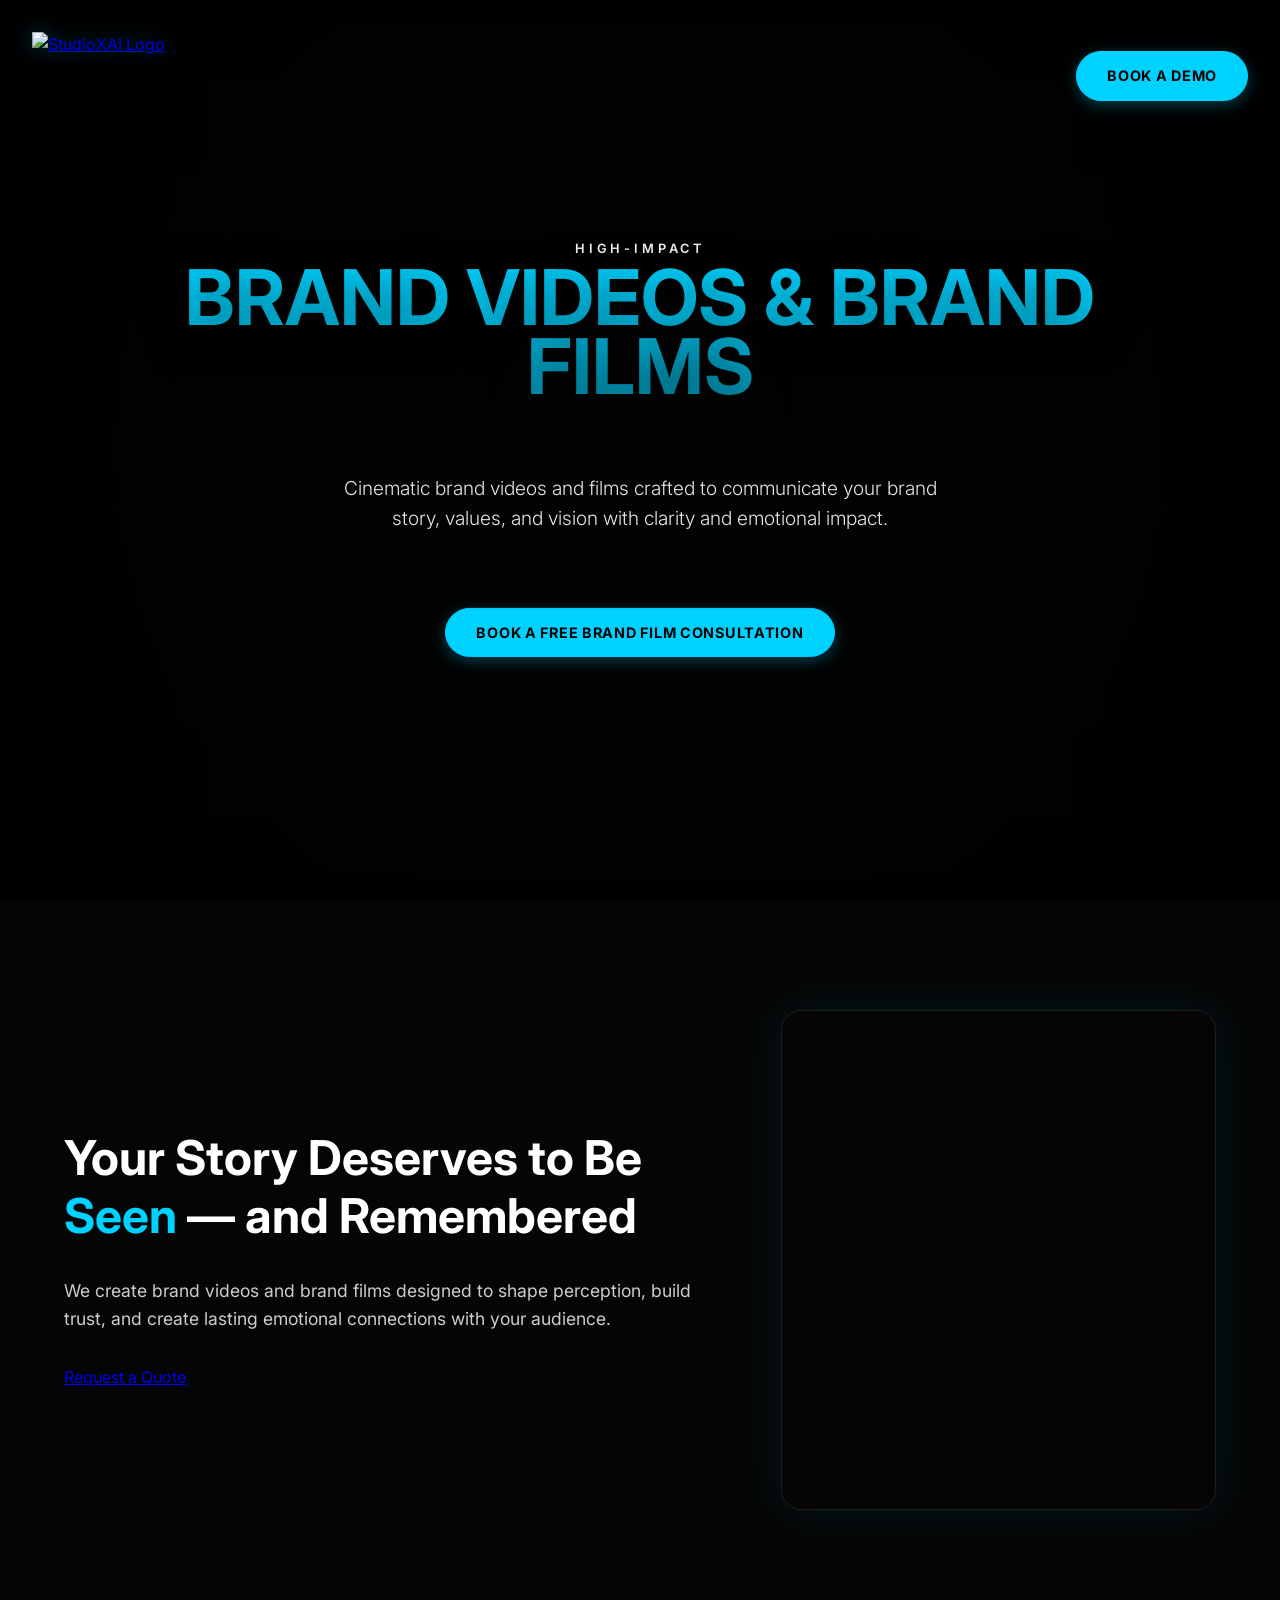
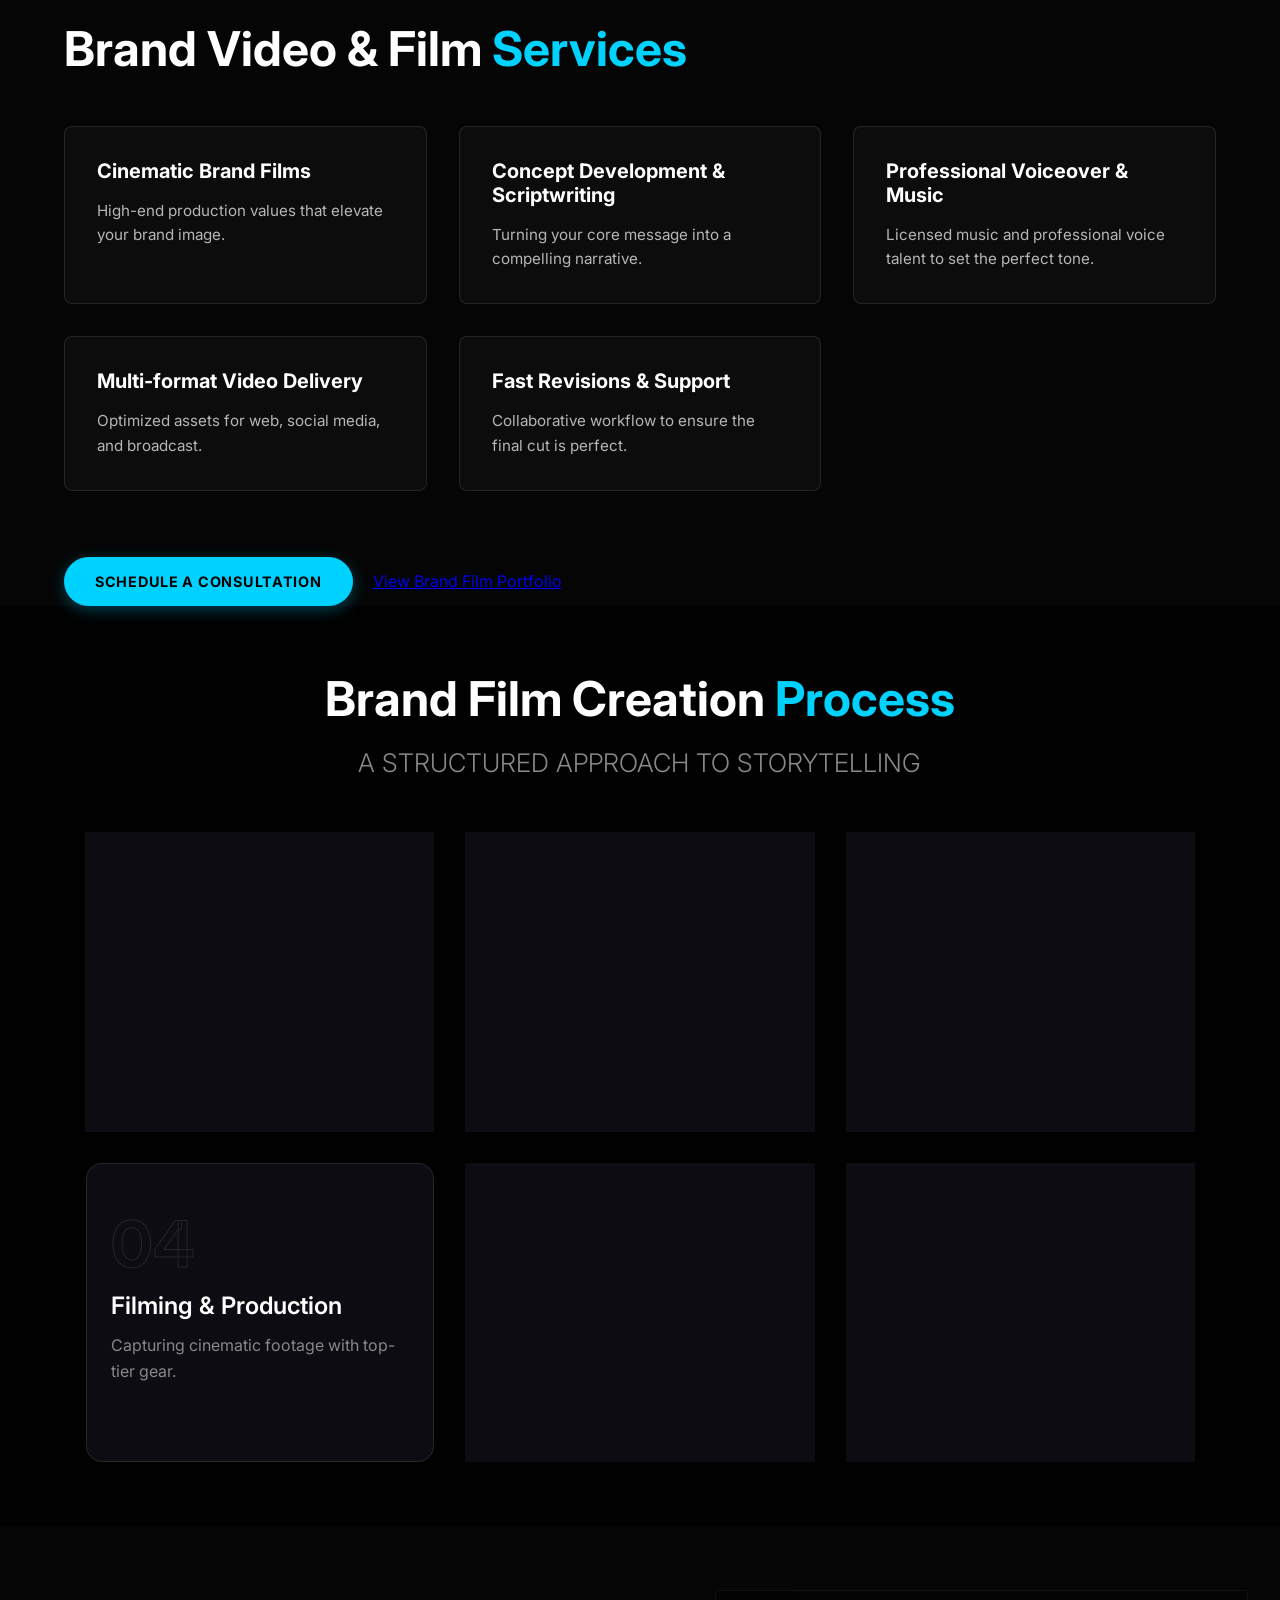
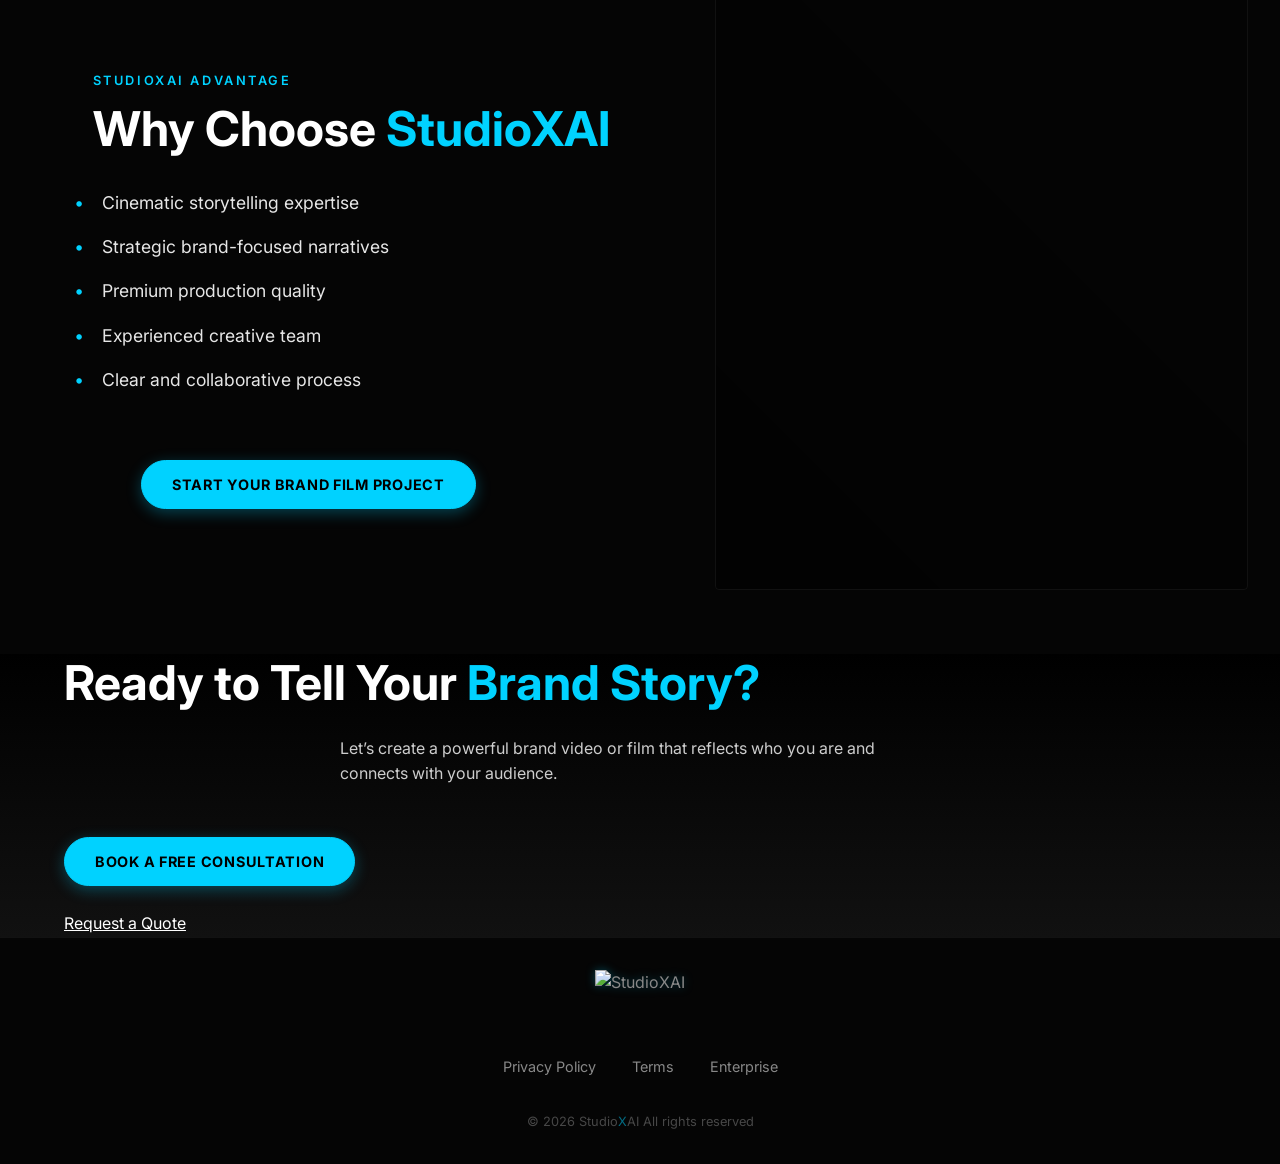
==== brand-videos.html @ f3bb55a2 "chnages" ====
<!DOCTYPE html>
<html lang="en">
<head>
    <meta charset="UTF-8">
    <meta name="viewport" content="width=device-width, initial-scale=1.0">
    <title>Brand Videos & Films | Studio X AI</title>
    <link rel="icon" type="image/png" sizes="32x32" href="https://pub-d8add5c3ed1e4923aa87c457caea356d.r2.dev/Studio%20X%20AI_Logo.png">
    
    <!-- Fonts -->
    <link rel="preconnect" href="https://fonts.googleapis.com">
    <link rel="preconnect" href="https://fonts.gstatic.com" crossorigin>
    <link href="https://fonts.googleapis.com/css2?family=Inter:wght@300;400;500;600;700;800&family=Playfair+Display:ital,wght@0,400;0,700;1,400&display=swap" rel="stylesheet">
    
    <!-- CSS -->
    <link rel="stylesheet" href="assets/css/avatar-landing.css">
    <link rel="stylesheet" href="assets/css/video-production.css">
    <style>
        /* Specific Overrides for Brand Videos Page if needed */
        .hero-title-large {
            font-size: 3.5rem; /* Slightly adjust for longer title */
        }
        @media (max-width: 768px) {
            .hero-title-large {
                font-size: 2.5rem;
            }
        }
        
        /* Service List Styling */
        .services-list-grid {
            display: grid;
            grid-template-columns: repeat(auto-fit, minmax(280px, 1fr));
            gap: 2rem;
            margin-top: 3rem;
        }
        .service-card-item {
            background: rgba(255, 255, 255, 0.03);
            border: 1px solid rgba(255, 255, 255, 0.1);
            padding: 2rem;
            border-radius: 8px;
            transition: all 0.3s ease;
        }
        .service-card-item:hover {
            background: rgba(255, 255, 255, 0.08);
            border-color: var(--color-accent);
            transform: translateY(-5px);
        }
        .service-card-item h3 {
            font-size: 1.25rem;
            margin-bottom: 1rem;
            color: #fff;
        }
        .service-card-item p {
            color: rgba(255, 255, 255, 0.7);
            font-size: 0.95rem;
        }

        /* Why Choose List Styling */
        .feature-simple-list {
            list-style: none;
            padding: 0;
            margin: 2rem 0;
        }
        .feature-simple-list li {
            display: flex;
            align-items: center;
            margin-bottom: 1rem;
            font-size: 1.1rem;
            color: rgba(255, 255, 255, 0.9);
        }
        .feature-simple-list li::before {
            content: "•";
            color: var(--color-accent);
            font-weight: bold;
            display: inline-block;
            width: 1.5em;
            margin-left: -1em;
        }
    </style>
</head>
<body>

    <!-- Navigation -->
    <nav class="main-nav">
        <a href="index.html" class="logo-link">
            <img src="https://pub-d8add5c3ed1e4923aa87c457caea356d.r2.dev/Studio%20X%20AI_Logo.png" alt="StudioXAI Logo" class="logo-img" style="height: 70px;">
        </a>
        <a href="#" onclick="openModal(); return false;" class="btn-primary">Book a Demo</a>
    </nav>
    
    <!-- Navbar Scroll Script -->
    <script>
        window.addEventListener('scroll', () => {
            const nav = document.querySelector('.main-nav');
            if (window.scrollY > 50) {
                nav.classList.add('scrolled');
            } else {
                nav.classList.remove('scrolled');
            }
        });
    </script>

    <!-- SECTION 1: HERO -->
    <section class="section-fullscreen">
        <!-- Background Video -->
        <video autoplay muted loop playsinline class="video-bg" style="object-fit: cover;">
            <!-- Reusing a high quality video from previous page, 'brand.mp4' seems fitting -->
            <source src="https://pub-d8add5c3ed1e4923aa87c457caea356d.r2.dev/brand.mp4" type="video/mp4">
        </video> 
        
        <!-- Content -->
        <div class="hero-content-wrapper centered-hero">
            <h1 class="hero-title-large">
                <span class="hero-line-1 fade-in">High-Impact</span>
                <span class="hero-line-2 fade-in delay-200" style="color: var(--color-accent);">Brand Videos & Brand Films</span>
            </h1>
            
            <p class="hero-subtitle fade-in delay-400">
                Cinematic brand videos and films crafted to communicate your brand story, values, and vision with clarity and emotional impact.
            </p>

            <div class="hero-actions fade-in delay-500">
                 <a href="#" onclick="openModal(); return false;" class="btn-primary">Book a Free Brand Film Consultation</a>
            </div>
        </div>
    </section>

    <!-- SECTION 2: INTRODUCTION / STORY -->
    <section class="philosophy-section">
        <div class="container">
             <div class="realism-grid">
                <!-- Left: Content -->
                <div class="fade-in">
                    <h2 class="text-headline" style="margin-bottom: 2rem;">Your Story Deserves to Be <span style="color: var(--color-accent);">Seen</span> — and Remembered</h2>
                    
                    <p class="philosophy-desc">
                        We create brand videos and brand films designed to shape perception, build trust, and create lasting emotional connections with your audience.
                    </p>
                    
                    <div style="margin-top: 2rem;">
                         <a href="#" onclick="openModal(); return false;" class="btn-secondary">Request a Quote</a>
                    </div>
                </div>
                
                <!-- Right: Video -->
                <div class="fade-in delay-200" style="display: flex; justify-content: center;">
                     <div class="philosophy-video-wrapper">
                        <video autoplay muted loop playsinline class="philosophy-video">
                            <source src="https://pub-d8add5c3ed1e4923aa87c457caea356d.r2.dev/we%20are%20video3.mp4" type="video/mp4">
                        </video>
                     </div>
                </div>
            </div>
        </div>
    </section>

    <!-- SECTION 3: SERVICES -->
    <section id="services" class="section-padding" style="background-color: #050505;">
        <div class="container">
            <div class="text-center fade-in">
                <h2 class="text-headline">Brand Video & Film <span style="color: var(--color-accent);">Services</span></h2>
            </div>
            
            <div class="services-list-grid">
                <div class="service-card-item fade-in delay-100">
                    <h3>Cinematic Brand Films</h3>
                    <p>High-end production values that elevate your brand image.</p>
                </div>
                <div class="service-card-item fade-in delay-200">
                    <h3>Concept Development & Scriptwriting</h3>
                    <p>Turning your core message into a compelling narrative.</p>
                </div>
                <div class="service-card-item fade-in delay-300">
                    <h3>Professional Voiceover & Music</h3>
                    <p>Licensed music and professional voice talent to set the perfect tone.</p>
                </div>
                 <div class="service-card-item fade-in delay-400">
                    <h3>Multi-format Video Delivery</h3>
                    <p>Optimized assets for web, social media, and broadcast.</p>
                </div>
                 <div class="service-card-item fade-in delay-500">
                    <h3>Fast Revisions & Support</h3>
                    <p>Collaborative workflow to ensure the final cut is perfect.</p>
                </div>
            </div>

            <div class="text-center fade-in delay-500" style="margin-top: 3rem;">
                <!-- Adding both options as buttons -->
                <a href="#" onclick="openModal(); return false;" class="btn-primary" style="margin-right: 1rem;">Schedule a Consultation</a>
                <a href="video-portfolio.html" class="btn-secondary">View Brand Film Portfolio</a>
            </div>
        </div>
    </section>

    <!-- SECTION 4: PROCESS -->
    <section class="steps-section">
        <div class="container">
            <h2 class="text-headline">Brand Film Creation <span style="color: var(--color-accent);">Process</span></h2>
            <p class="text-subhead" style="margin-top: 1rem;">A structured approach to storytelling</p>
            
            <div class="steps-grid">
                <div class="step-card fade-in delay-100">
                    <span class="step-number">01</span>
                    <h3 class="step-title">Brand Discovery & Strategy</h3>
                    <p style="color: var(--color-text-muted);">Uncovering your unique value proposition and goals.</p>
                </div>
                <div class="step-card fade-in delay-200">
                    <span class="step-number">02</span>
                    <h3 class="step-title">Concept & Story Development</h3>
                    <p style="color: var(--color-text-muted);">Crafting the narrative arc and visual style.</p>
                </div>
                <div class="step-card fade-in delay-300">
                    <span class="step-number">03</span>
                    <h3 class="step-title">Pre-Production Planning</h3>
                    <p style="color: var(--color-text-muted);">Logistics, locations, and casting.</p>
                </div>
                <div class="step-card fade-in delay-400">
                    <span class="step-number">04</span>
                    <h3 class="step-title">Filming & Production</h3>
                    <p style="color: var(--color-text-muted);">Capturing cinematic footage with top-tier gear.</p>
                </div>
                 <div class="step-card fade-in delay-500">
                    <span class="step-number">05</span>
                    <h3 class="step-title">Post-Production & Finishing</h3>
                    <p style="color: var(--color-text-muted);">Editing, grading, sound design, and effects.</p>
                </div>
                 <div class="step-card fade-in delay-600">
                    <span class="step-number">06</span>
                    <h3 class="step-title">Review & Final Delivery</h3>
                    <p style="color: var(--color-text-muted);">Polishing until it's ready for the world.</p>
                </div>
            </div>
        </div>
    </section>

    <!-- SECTION 5: WHY CHOOSE (Feature Split) -->
    <section class="cinematic-split-section">
        <div class="split-container">
            <!-- Content Side -->
            <div class="split-content" style="padding-left: 5%; padding-right: 2%;">
                <div class="split-header fade-in">
                    <span class="eyebrow">StudioXAI Advantage</span>
                    <h2 class="text-headline">Why Choose <span class="text-accent">StudioXAI</span></h2>
                </div>

                <ul class="feature-simple-list fade-in delay-100">
                    <li>Cinematic storytelling expertise</li>
                    <li>Strategic brand-focused narratives</li>
                    <li>Premium production quality</li>
                    <li>Experienced creative team</li>
                    <li>Clear and collaborative process</li>
                </ul>

                <div class="split-cta fade-in delay-500">
                    <a href="#" onclick="openModal(); return false;" class="btn-primary">Start Your Brand Film Project</a>
                </div>
            </div>

             <!-- Video Side -->
             <div class="split-visual fade-in delay-200">
                <div class="video-container-tall">
                     <video autoplay muted loop playsinline class="cinematic-video">
                        <source src="https://pub-d8add5c3ed1e4923aa87c457caea356d.r2.dev/newyt.mp4" type="video/mp4">
                    </video>
                    <div class="visual-overlay"></div>
                </div>
            </div>
        </div>
    </section>

    <!-- FINAL CTA SECTION -->
    <section class="section-padding text-center" style="background: linear-gradient(to bottom, #000, #111);">
        <div class="container">
            <h2 class="text-headline fade-in">Ready to Tell Your <span style="color: var(--color-accent);">Brand Story?</span></h2>
            <p class="fade-in delay-200" style="max-width: 600px; margin: 1.5rem auto; color: rgba(255,255,255,0.8);">
                Let’s create a powerful brand video or film that reflects who you are and connects with your audience.
            </p>
            <div class="fade-in delay-400" style="margin-top: 2rem;">
                 <a href="#" onclick="openModal(); return false;" class="btn-primary">Book a Free Consultation</a>
                 <br><br>
                 <a href="#" onclick="openModal(); return false;" class="btn-link" style="color: #fff; text-decoration: underline;">Request a Quote</a>
            </div>
        </div>
    </section>

    <!-- FOOTER -->
    <footer class="site-footer">
        <img src="https://pub-d8add5c3ed1e4923aa87c457caea356d.r2.dev/Studio%20X%20AI_Logo.png" alt="StudioXAI" class="footer-logo-img-small" style="height: 60px;">
        <div class="footer-links">
            <a href="privacy-policy.html">Privacy Policy</a>
            <a href="#">Terms</a>
            <a href="#">Enterprise</a>
        </div>
        <p style="font-size: 0.8rem; margin-top: 2rem; opacity: 0.5;">&copy; 2026 Studio<span style="color: var(--color-accent);">X</span>AI All rights reserved</p>
    </footer>

    <!-- MODAL POPUP (Reusing existing structure) -->
    <div id="projectModal" class="modal-overlay">
        <div class="modal-content">
            <button class="close-modal" onclick="closeModal()">&times;</button>
            
            <div class="modal-header">
                <h2>Start Your Brand Film Project</h2>
                <p>Tell us about your brand vision. We'll respond within 24 hours.</p>
            </div>
            
            <form class="modal-form" action="contact.php" method="POST">
                <div class="form-group">
                    <label>Full Name</label>
                    <input type="text" name="name" placeholder="Your Name" required>
                </div>
                
                <div class="form-group">
                    <label>Work Email</label>
                    <input type="email" name="email" placeholder="name@company.com" required>
                </div>
                
                <div class="form-group">
                    <label>Project Type</label>
                    <select name="project_type">
                        <option value="brand_film">Brand Film</option>
                        <option value="concept_dev">Concept Development</option>
                        <option value="commercial">Commercial</option>
                        <option value="other">Other</option>
                    </select>
                </div>
                
                <div class="form-group">
                    <label>Project Details</label>
                    <textarea name="message" placeholder="Briefly describe your goals and requirements..." required></textarea>
                </div>
                
                <button type="submit" class="modal-submit">Send Request</button>
            </form>
        </div>
    </div>

    <!-- SCRIPTS -->
    <script src="assets/js/modal.js"></script>
    <script>
        // Simple Intersection Observer for fade-in animations
        document.addEventListener('DOMContentLoaded', () => {
            const observerOptions = {
                root: null,
                rootMargin: '0px',
                threshold: 0.1
            };

            const observer = new IntersectionObserver((entries, observer) => {
                entries.forEach(entry => {
                    if (entry.isIntersecting) {
                        entry.target.style.opacity = '1';
                        entry.target.style.transform = 'translateY(0)';
                        observer.unobserve(entry.target);
                    }
                });
            }, observerOptions);

            const fadeElements = document.querySelectorAll('.fade-in');
            fadeElements.forEach(el => {
                el.style.opacity = '0';
                el.style.transform = 'translateY(20px)';
                el.style.transition = 'opacity 0.8s ease-out, transform 0.8s ease-out';
                observer.observe(el);
            });
        });
    </script>
</body>
</html>
---- assets/css/avatar-landing.css ----
/* StudioX Avatar Solutions - Cinematic Landing Page */

:root {
    /* Colors */
    --color-bg: #050505;
    --color-text: #FFFFFF;
    --color-text-muted: #888888;
    --color-accent: #00D2FF;
    --color-accent-dim: rgba(0, 210, 255, 0.1);
    --color-overlay: rgba(0, 0, 0, 0.7);

    /* Typography */
    --font-serif: 'Inter', sans-serif;
    --font-sans: 'Inter', sans-serif;

    /* Spacing */
    /* Spacing */
    --spacing-xs: 0.5rem;
    --spacing-sm: 0.75rem;
    --spacing-md: 1.5rem;
    --spacing-lg: 2rem;
    --spacing-xl: 3rem;
    --spacing-xxl: 4rem;
}

*, *::before, *::after {
    box-sizing: border-box;
    margin: 0;
    padding: 0;
}

html {
    scroll-behavior: smooth;
    font-size: 16px;
}

body {
    background-color: var(--color-bg);
    color: var(--color-text);
    font-family: var(--font-sans);
    line-height: 1.6;
    overflow-x: hidden;
    -webkit-font-smoothing: antialiased;
}

/* Typography Utility Classes */
h1, h2, h3, h4, h5, h6 {
    font-family: var(--font-serif);
    font-weight: 700;
    line-height: 1.2;
    margin-bottom: 1rem;
}

.step-title {
    font-size: 1.5rem;
    font-family: var(--font-serif);
    margin-bottom: 0.5rem;
    color: var(--color-text);
}

h2 { font-size: 2.5rem; }
h3 { font-size: 1.5rem; }

.text-display {
    font-size: clamp(3rem, 8vw, 6rem);
    letter-spacing: -0.02em;
}

.hero-headline {
    font-size: clamp(2.5rem, 6vw, 4.5rem);
    line-height: 1.1;
}

.text-headline {
    font-size: clamp(2rem, 4vw, 3rem);
}

.text-subhead {
    font-family: var(--font-sans);
    font-size: clamp(1.2rem, 2vw, 1.8rem);
    font-weight: 300;
    color: var(--color-text-muted);
    text-transform: uppercase;
}

.text-micro {
    font-family: var(--font-sans);
    font-size: 0.875rem;
    text-transform: uppercase;
    letter-spacing: 0.1em;
    color: var(--color-accent);
}

/* Layout Utilities */
.section-fullscreen {
    min-height: 100vh;
    width: 100%;
    position: relative;
    display: flex;
    flex-direction: column;
    justify-content: center;
    align-items: center;
    overflow: hidden;
}

.container {
    width: 90%;
    max-width: 1400px;
    margin: 0 auto;
    position: relative;
    z-index: 2;
}

/* Components */
.btn-primary {
    padding: 12px 30px;
    background: var(--color-accent); /* Theme Color */
    border: 1px solid var(--color-accent);
    color: #000000; /* Black text for contrast on bright cyan */
    text-transform: uppercase;
    font-weight: 700;
    font-size: 0.9rem;
    letter-spacing: 0.05em;
    text-decoration: none;
    transition: all 0.3s ease;
    cursor: pointer;
    border-radius: 50px;
    display: inline-flex;
    align-items: center;
    gap: 10px;
    box-shadow: 0 4px 15px rgba(0, 210, 255, 0.3); /* Cyan glow */
    margin-top: 18px;
}

.btn-primary:hover {
    background: #00d2ff;
    border-color: #00d2ff;
    color: #000;
    transform: translateY(-2px);
    box-shadow: 0 10px 20px rgba(0, 210, 255, 0.3);
}

/* Navigation */
.main-nav {
    position: fixed;
    top: 0;
    left: 0;
    width: 100%;
    padding: 2rem; /* Initial larger padding */
    z-index: 100;
    display: flex;
    justify-content: space-between;
    align-items: center;
    background: transparent;
    transition: all 0.4s ease;
}

.main-nav.scrolled {
    padding: 1rem 2rem; /* Reduced height */
    background: rgba(0, 0, 0, 0.6); /* Reduced darkness (was 0.8) */
    backdrop-filter: blur(10px);
    border-bottom: 1px solid rgba(255, 255, 255, 0.05);
}

/* Animations */
@keyframes btn-pulse {
    0% {
        box-shadow: 0 0 0 0 rgba(0, 210, 255, 0.4);
    }
    70% {
        box-shadow: 0 0 0 10px rgba(0, 210, 255, 0);
    }
    100% {
        box-shadow: 0 0 0 0 rgba(0, 210, 255, 0);
    }
}
@keyframes fadeIn {
    from { opacity: 0; transform: translateY(20px); }
    to { opacity: 1; transform: translateY(0); }
}

.fade-in {
    animation: fadeIn 1s cubic-bezier(0.2, 0.8, 0.2, 1) forwards;
    opacity: 0;
}

.delay-100 { animation-delay: 0.1s; }
.delay-200 { animation-delay: 0.2s; }
.delay-300 { animation-delay: 0.3s; }
.delay-500 { animation-delay: 0.5s; }

/* Video background */
.video-bg {
    position: absolute;
    top: 0;
    left: 0;
    width: 100%;
    height: 100%;
    object-fit: cover;
    object-position: center 25%;
    z-index: 0;
    opacity: 0.6;
}

.overlay {
    position: absolute;
    top: 0;
    left: 0;
    width: 100%;
    height: 100%;
    background: radial-gradient(circle at center, rgba(5,5,5,0.2) 0%, var(--color-bg) 90%);
    z-index: 1;
}

/* Helper */
.hidden { display: none; }

/* SECTION 2: REALISM MOMENT */
.split-screen {
    display: flex;
    width: 100%;
    height: 100vh;
    position: relative;
    overflow: hidden;
}

.split-panel {
    flex: 1;
    position: relative;
    height: 100%;
    transition: flex 0.8s cubic-bezier(0.2, 0.8, 0.2, 1);
    overflow: hidden;
}

.split-panel img,
.split-panel video {
    width: 100%;
    height: 100%;
    object-fit: cover;
    object-position: center 25%; /* Fix for cut-off heads in videos */
    transition: transform 0.8s ease;
}

.split-panel:hover {
    flex: 1.5;
}

.split-panel:hover img,
.split-panel:hover video {
    transform: scale(1.05);
}

.split-label {
    position: absolute;
    bottom: 2rem;
    left: 2rem;
    font-family: var(--font-serif);
    font-size: 2rem;
    color: var(--color-text);
    opacity: 0;
    transform: translateY(20px);
    transition: all 0.5s ease;
    z-index: 2;
    text-shadow: 0 2px 10px rgba(0,0,0,0.5);
}

.split-panel:hover .split-label {
    opacity: 1;
    transform: translateY(0);
}

.realism-overlay {
    position: absolute;
    top: 50%;
    left: 50%;
    transform: translate(-50%, -50%);
    z-index: 10;
    text-align: center;
    pointer-events: none; /* Let clicks pass through to panels */
    width: 100%;
}

.realism-text {
    font-size: clamp(1.5rem, 3vw, 2.5rem);
    font-family: var(--font-serif);
    font-style: italic;
    mix-blend-mode: difference; /* Ensures visibility on light/dark */
    opacity: 0.8;
}

/* SECTION 3: WHAT STUDIOX IS */
.intro-section {
    padding: var(--spacing-xxl) var(--spacing-md);
    background: var(--color-bg);
    position: relative;
    overflow: hidden;
    display: flex;
    justify-content: center;
    align-items: center;
    min-height: 80vh;
}

.intro-text {
    font-family: var(--font-serif);
    font-size: clamp(2rem, 5vw, 4.5rem);
    line-height: 1.2;
    text-align: center;
    max-width: 1200px;
    z-index: 2;
    position: relative;
}

.intro-text span {
    color: var(--color-accent);
    font-style: italic;
}

.abstract-bg {
    position: absolute;
    top: 0;
    left: 0;
    width: 100%;
    height: 100%;
    z-index: 0;
    opacity: 0.3;
    pointer-events: none;
    /* Create a subtle animated gradient background */
    background: radial-gradient(circle at 50% 50%, rgba(0, 210, 255, 0.15) 0%, transparent 50%);
    animation: pulse-glow 5s infinite alternate;
}

@keyframes pulse-glow {
    0% { transform: scale(1); opacity: 0.2; }
    100% { transform: scale(1.2); opacity: 0.4; }
}

/* SECTION 5: GLOBAL SCALE */
.scale-section {
    padding: var(--spacing-xxl) var(--spacing-md);
    position: relative;
    text-align: center;
    overflow: hidden;
}

.map-bg {
    position: absolute;
    top: 50%;
    left: 50%;
    transform: translate(-50%, -50%);
    width: 100%;
    height: 100%;
    object-fit: cover;
    opacity: 0.2;
    z-index: 0;
}

.scale-content {
    position: relative;
    z-index: 2;
}

.text-gradient {
    background: linear-gradient(135deg, #FFFFFF 0%, var(--color-accent) 100%);
    background-clip: text;
    -webkit-background-clip: text;
    -webkit-text-fill-color: transparent;
    display: inline-block;
}

/* SECTION 6: USE CASE SCENES (REDESIGN: SPLIT CARD) */
.use-case-wrapper {
    position: relative;
    background: #000;
}

.use-case-panel {
    height: 100vh;
    width: 100%;
    position: sticky;
    top: 0;
    display: flex;
    align-items: center;
    justify-content: center;
    overflow: hidden;
    background: #050505;
    border-top: 1px solid rgba(255,255,255,0.05);
}

/* Blurred Background Ambient Effect */
.use-case-bg-blur {
    position: absolute;
    top: 0;
    left: 0;
    width: 100%;
    height: 100%;
    z-index: 0;
    opacity: 0.3;
    filter: blur(80px);
    transform: scale(1.2);
}

.use-case-bg-blur video {
    width: 100%;
    height: 100%;
    object-fit: cover;
}

/* Main Grid Container */
.use-case-grid {
    display: grid;
    grid-template-columns: 1fr 1fr;
    gap: var(--spacing-xl);
    width: 90%;
    max-width: 1400px;
    height: 80vh; /* Contain within viewport */
    position: relative;
    z-index: 2;
}

/* Text Side */
.use-case-text-col {
    padding: var(--spacing-lg);
    text-align: left;
    display: flex;
    flex-direction: column;
    justify-content: center;
    height: 100%;
}

.use-case-label {
    text-transform: uppercase;
    font-size: 0.9rem;
    letter-spacing: 0.2em;
    margin-bottom: 1.5rem;
    display: block;
    color: var(--color-accent);
}

.use-case-text-col h2 {
    font-size: clamp(2.5rem, 5vw, 3rem);
    margin-bottom: 1.5rem;
}

.use-case-text-col p {
    font-size: 1.25rem;
    color: var(--color-text-muted);
    max-width: 500px;
}

/* Video Card Side */
.use-case-card-col {
    height: 100%;
    display: flex;
    justify-content: center;
    align-items: center;
}

.use-case-video-card {
    width: auto;
    max-width: 650px;
    max-height: 80vh;
    background: #000;
    border-radius: 20px;
    overflow: hidden;
    position: relative;
    box-shadow: 0 20px 80px rgba(0,0,0,0.8);
    border: 1px solid rgba(255, 255, 255, 0.1);
    display: flex;
    justify-content: center;
    align-items: center;
}

.use-case-video-card video {
    width: auto;
    height: auto;
    max-width: 100%;
    max-height: 100%;
    object-fit: contain;
}

/* Mobile Responsive */
@media (max-width: 968px) {
    .use-case-panel {
        height: auto;
        min-height: 100vh;
        position: relative;
        overflow: visible;
        padding-bottom: 2rem;
    }

    .use-case-grid {
        grid-template-columns: 1fr;
        height: auto;
        padding-top: 100px;
        padding-bottom: 50px;
        gap: var(--spacing-md);
        text-align: center;
    }

    .use-case-text-col {
        padding: 0;
        text-align: center;
    }

    .use-case-text-col p {
        margin: 0 auto;
    }

    .use-case-card-col {
        height: 40vh;
    }
}

/* SECTION: HOW IT WORKS (STEPS) */
.steps-section {
    padding: var(--spacing-xxl) var(--spacing-md);
    background: var(--color-bg);
    text-align: center;
}

.steps-grid {
    display: grid;
    grid-template-columns: repeat(auto-fit, minmax(300px, 1fr));
    gap: var(--spacing-lg);
    margin-top: var(--spacing-xl);
    max-width: 1200px;
    margin-left: auto;
    margin-right: auto;
}

.step-card {
    background: rgba(255,255,255,0.03);
    padding: var(--spacing-md);
    border: 1px solid rgba(255,255,255,0.05);
    border-radius: 8px;
    text-align: center;
    transition: transform 0.3s ease;
}

.step-card:hover {
    transform: translateY(-5px);
    border-color: var(--color-accent);
}

.step-number {
    font-family: var(--font-serif);
    font-size: 3rem;
    color: var(--color-accent);
    opacity: 0.5;
    margin-bottom: 1rem;
    display: block;
}

.step-title {
    font-size: 1.5rem;
    margin-bottom: 0.5rem;
    color: var(--color-text);
}


/* SECTION 7: SPEED & SCALE */
.speed-section {
    padding: var(--spacing-xl) var(--spacing-md);
    background: var(--color-bg);
    text-align: center;
}

.icon-grid {
    display: flex;
    justify-content: center;
    gap: var(--spacing-lg);
    margin-top: var(--spacing-lg);
}

.speed-item {
    text-align: center;
}

.speed-icon {
    font-size: 3rem;
    color: var(--color-accent);
    margin-bottom: 1rem;
    display: block;
}

/* SECTION 8: RESULTS */
.results-section {
    padding: var(--spacing-xxl) var(--spacing-md);
    background: url('https://pub-d8add5c3ed1e4923aa87c457caea356d.r2.dev/results_bg_tech.png') no-repeat center center/cover;
    position: relative;
    overflow: hidden;
}

.results-section::before {
    content: '';
    position: absolute;
    top: 0; left: 0; 
    width: 100%; height: 100%;
    background: rgba(0,0,0,0.4); /* Lighter overlay to show new bg details */
    z-index: 1;
}

.results-section .container {
    position: relative;
    z-index: 2;
}

.results-grid {
    display: flex;
    justify-content: center;
    align-items: stretch;
    flex-wrap: wrap;
    gap: 2rem;
    width: 100%;
}

.result-item {
    text-align: center;
    flex: 1 1 250px;
    max-width: 350px;
    background: rgba(20, 20, 30, 0.4); /* Darker, more integrated */
    border: 1px solid rgba(255, 255, 255, 0.05);
    border-radius: 20px;
    padding: 3rem 1.5rem;
    backdrop-filter: blur(20px);
    transition: all 0.4s cubic-bezier(0.2, 0.8, 0.2, 1);
    box-shadow: 0 4px 30px rgba(0, 0, 0, 0.1);
    position: relative;
    overflow: hidden;
}

.result-item::before {
    content: '';
    position: absolute;
    top: 0; left: 0; width: 100%; height: 100%;
    background: linear-gradient(135deg, rgba(255,255,255,0.1) 0%, transparent 100%);
    opacity: 0;
    transition: opacity 0.4s ease;
}

.result-item:hover {
    transform: translateY(-10px);
    border-color: rgba(0, 210, 255, 0.5);
    background: rgba(20, 20, 30, 0.6);
    box-shadow: 0 20px 50px rgba(0, 210, 255, 0.15);
}

.result-item:hover::before {
    opacity: 1;
}

.result-number {
    font-size: clamp(3rem, 6vw, 4.5rem);
    font-family: var(--font-serif);
    color: var(--color-accent);
    line-height: 1;
    display: block;
    margin-bottom: 1rem;
    text-shadow: 0 0 30px rgba(0, 210, 255, 0.4);
    background: linear-gradient(to bottom, #fff, var(--color-accent));
    -webkit-background-clip: text;
    background-clip: text;
    -webkit-text-fill-color: transparent;
}

.result-label {
    font-size: 1.2rem;
    color: var(--color-text-muted);
    margin-top: 0.5rem;
    font-weight: 300;
    letter-spacing: 0.05em;
}

/* Testimonials Grid */
.testimonials-grid {
    display: grid;
    grid-template-columns: repeat(auto-fit, minmax(300px, 1fr));
    gap: 2rem;
    width: 100%;
}

.testimonial-card {
    background: rgba(255, 255, 255, 0.03);
    border: 1px solid rgba(255, 255, 255, 0.1);
    border-radius: 16px;
    padding: 2.5rem;
    position: relative;
    transition: all 0.3s ease;
}

.testimonial-card:hover {
    background: rgba(255, 255, 255, 0.05);
    border-color: var(--color-accent);
    transform: translateY(-5px);
}

.quote-icon {
    font-size: 5rem;
    color: var(--color-accent);
    opacity: 0.3;
    font-family: serif;
    line-height: 1;
    margin-bottom: 1rem;
    display: block;
}

.testimonial-text {
    font-size: 1.1rem;
    line-height: 1.6;
    color: #ddd;
    margin-bottom: 1.5rem;
    font-style: italic;
}

.testimonial-author {
    border-top: 1px solid rgba(255, 255, 255, 0.1);
    padding-top: 1rem;
    display: flex;
    flex-direction: column;
}

.author-name {
    font-weight: 700;
    color: #fff;
    font-size: 1rem;
}

.author-role {
    color: var(--color-accent);
    font-size: 0.85rem;
    text-transform: uppercase;
    letter-spacing: 0.05em;
    margin-top: 0.2rem;
}

/* SECTION 9: FINAL CTA (REDESIGN: MINIMAL) */
.cta-section {
    min-height: 50vh;
    display: flex;
    flex-direction: column;
    justify-content: center;
    align-items: center;
    position: relative;
    background: #000;
    text-align: center;
    padding: var(--spacing-md);
    overflow: hidden;
}

.cta-avatar-bg {
    position: absolute;
    top: 50%;
    left: 50%;
    transform: translate(-50%, -50%);
    width: 100%;
    height: 100%;
    z-index: 0;
    opacity: 0.5; /* Slightly darker for better text contrast */
}

.cta-avatar-bg img {
    width: 100%;
    height: 100%;
    object-fit: cover;
}

/* Minimalist Content - No Glass Box */
.cta-content {
    position: relative;
    z-index: 2;
    background: transparent;
    backdrop-filter: none;
    -webkit-backdrop-filter: none;
    border: none;
    padding: var(--spacing-lg) var(--spacing-lg);
    border-radius: 0;
    box-shadow: none;
    max-width: 900px;
    width: 100%;
    transform: translateY(20px);
    opacity: 1;
    animation: fadeIn 1s forwards;
}

.cta-content h2 {
    font-size: 2.5rem;
    text-shadow: 0 4px 20px rgba(0,0,0,0.8);
    font-weight: 700;
}

.cta-content p {
    font-size: 1.3rem;
    text-shadow: 0 2px 10px rgba(0,0,0,0.8);
    opacity: 0.9;
}

/* FOOTER */
.site-footer {
    padding: var(--spacing-lg) var(--spacing-md);
    background: var(--color-bg);
    border-top: 1px solid rgba(255,255,255,0.05);
    text-align: center;
    color: var(--color-text-muted);
}

.footer-logo {
    font-family: var(--font-serif);
    font-size: 1.5rem;
    color: var(--color-text);
    margin-bottom: 1rem;
    display: block;
}

.footer-logo-img-small {
    height: 60px;
    width: auto;
    margin-bottom: 1.5rem;
    display: inline-block;
    filter: drop-shadow(0 0 5px rgba(0, 210, 255, 0.3));
}

.footer-links a {
    color: var(--color-text-muted);
    margin: 0 1rem;
    text-decoration: none;
    font-size: 0.9rem;
    transition: color 0.3s ease;
}

.footer-links a:hover {
    color: var(--color-accent);
}
.gallery-section {
    background: var(--color-bg);
    padding: var(--spacing-xl) 0;
    overflow: hidden;
    position: relative;
}

.gallery-header {
    padding: 0 var(--spacing-md);
    margin-bottom: var(--spacing-lg);
    max-width: 1400px;
    margin-left: auto;
    margin-right: auto;
}

.gallery-track {
    display: flex;
    gap: var(--spacing-md);
    padding: 0 var(--spacing-md);
    overflow-x: auto;
    scroll-snap-type: x mandatory;
    padding-bottom: var(--spacing-md); /* Space for scrollbar if visible */
    scrollbar-width: none; /* Firefox */
}

/* Center items on desktop if they fit - REMOVED for 7 items flow */

.gallery-track::-webkit-scrollbar {
    display: none; /* Chrome/Safari */
}

.gallery-item {
    flex: 0 0 300px; /* Portrait width */
    height: 60vh;
    min-height: 400px;
    position: relative;
    border-radius: 4px;
    overflow: hidden;
    scroll-snap-align: center;
    cursor: pointer;
    background: #111;
    transition: transform 0.3s ease; /* Revert to simple hover effect */
}

/* Lightbox Styles */
.lightbox-overlay {
    position: fixed;
    top: 0;
    left: 0;
    width: 100%;
    height: 100%;
    background: rgba(0, 0, 0, 0.95);
    z-index: 2000;
    display: none;
    opacity: 0;
    transition: opacity 0.3s ease;
    justify-content: center;
    align-items: center;
    backdrop-filter: blur(10px);
}

.lightbox-overlay.active {
    display: flex;
    opacity: 1;
}

.lightbox-content {
    max-width: 90vw;
    max-height: 90vh;
    position: relative;
    transform: scale(0.95);
    transition: transform 0.3s cubic-bezier(0.2, 0.8, 0.2, 1);
    display: flex;
    justify-content: center;
    align-items: center;
}

.lightbox-overlay.active .lightbox-content {
    transform: scale(1);
}

.lightbox-image {
    max-width: 100%;
    max-height: 90vh;
    object-fit: contain;
    border-radius: 4px;
    box-shadow: 0 20px 50px rgba(0,0,0,0.5);
    border: 1px solid rgba(255,255,255,0.1);
}

.lightbox-close {
    position: absolute;
    top: 2rem;
    right: 2rem;
    background: none;
    border: none;
    color: #fff;
    font-size: 3rem;
    cursor: pointer;
    z-index: 2001;
    opacity: 0.7;
    transition: all 0.2s;
    line-height: 1;
    padding: 0;
}

.lightbox-close:hover {
    opacity: 1;
    color: var(--color-accent);
    transform: rotate(90deg);
}

.gallery-item img,
.gallery-item video,
.placeholder-avatar {
    width: 100%;
    height: 100%;
    object-fit: cover;
    object-position: top center; /* Show face/top of image */
    opacity: 0.8;
    transition: all 0.5s ease;
    filter: grayscale(100%);
}

.gallery-item:hover img,
.gallery-item:hover video,
.gallery-item:hover .placeholder-avatar,
.gallery-item.active img,
.gallery-item.active video,
.gallery-item.active .placeholder-avatar {
    opacity: 1;
    transform: scale(1.05);
    filter: grayscale(0%);
}

.gallery-content {
    position: absolute;
    bottom: 0;
    left: 0;
    width: 100%;
    padding: var(--spacing-md);
    background: linear-gradient(to top, rgba(0,0,0,0.9), transparent);
    z-index: 2;
}

.gallery-category {
    font-size: 0.8rem;
    text-transform: uppercase;
    letter-spacing: 0.1em;
    color: var(--color-accent);
    margin-bottom: 0.5rem;
    display: block;
}

.gallery-title {
    font-family: var(--font-serif);
    font-size: 1.5rem;
    color: var(--color-text);
}

/* SECTION: INTRODUCING ELARA */
.elara-section {
    position: relative;
    min-height: auto;
    padding: 5rem 0;
    display: flex;
    align-items: center;
    justify-content: center;
    background: transparent;
    overflow: hidden;
}

.elara-content {
    display: flex;
    align-items: center;
    justify-content: center;
    gap: var(--spacing-xl);
    width: 90%;
    max-width: 1400px;
    position: relative;
    z-index: 2;
}

.elara-image-wrapper {
    flex: 1;
    position: relative;
    display: flex;
    justify-content: center;
}

.elara-image {
    max-height: 70vh;
    object-fit: contain;
    filter: drop-shadow(0 0 50px rgba(0, 210, 255, 0.1));
    transform: scale(1);
    transition: transform 1s ease;
}

.elara-section:hover .elara-image {
    transform: scale(1.15);
}

.elara-text-content {
    flex: 1;
    text-align: left;
}

.elara-badge {
    display: inline-block;
    padding: 0;
    border: none;
    color: var(--color-accent);
    text-transform: uppercase;
    letter-spacing: 0.2em;
    font-size: 0.8rem;
    margin-bottom: 1rem;
    border-radius: 0;
    background: transparent;
}

.elara-title {
    font-family: var(--font-serif);
    font-size: 2.5rem;
    line-height: 1;
    margin-bottom: 1rem;
    background: linear-gradient(to right, #fff, #888);
    -webkit-background-clip: text;
    background-clip: text;
    -webkit-text-fill-color: transparent;
}

.elara-desc {
    font-size: 1.2rem;
    color: var(--color-text-muted);
    margin-bottom: 2rem;
    max-width: 800px;
}

@media (max-width: 968px) {
    .elara-content {
        flex-direction: column;
        text-align: center;
        padding: var(--spacing-xl) 0;
    }
    
    .elara-text-content {
        text-align: center;
        order: 1;
    }
    
    .elara-image-wrapper {
         order: 2;
         margin-top: 3rem;
    }
    
    .elara-image {
        max-height: 50vh;
    }
}

/* Navigation Logo */
.logo-img {
    height: 70px;
    width: auto;
    display: block;
    object-fit: contain;
    filter: drop-shadow(0 0 10px rgba(0, 210, 255, 0.3)); /* Extended glow for better visibility */
}

/* Modal Styles */
.modal-overlay {
    position: fixed;
    top: 0;
    left: 0;
    width: 100%;
    height: 100%;
    background: rgba(0, 0, 0, 0.8);
    backdrop-filter: blur(8px);
    z-index: 1000;
    display: none;
    opacity: 0;
    transition: opacity 0.3s ease;
    justify-content: center;
    align-items: center;
}

.modal-overlay.active {
    display: flex;
    opacity: 1;
}

.modal-container {
    background: #111;
    border: 1px solid rgba(255, 255, 255, 0.1);
    border-radius: 12px;
    padding: 3rem;
    max-width: 600px;
    width: 90%;
    position: relative;
    transform: scale(0.95);
    transition: transform 0.3s ease;
    box-shadow: 0 20px 50px rgba(0, 0, 0, 0.5);
}

.modal-overlay.active .modal-container {
    transform: scale(1);
}

.modal-close {
    position: absolute;
    top: 1.5rem;
    right: 1.5rem;
    background: none;
    border: none;
    color: #fff;
    font-size: 1.5rem;
    cursor: pointer;
    opacity: 0.7;
    transition: opacity 0.2s;
}

.modal-close:hover {
    opacity: 1;
}

.modal-title {
    font-family: var(--font-serif);
    font-size: 2rem;
    margin-bottom: 2rem;
    color: #fff;
    text-align: center;
}

.form-group {
    margin-bottom: 1.5rem;
}

.form-label {
    display: block;
    color: #ccc;
    margin-bottom: 0.5rem;
    font-size: 0.9rem;
    font-weight: 500;
}

.form-input, .form-select {
    width: 100%;
    padding: 1rem;
    background: rgba(255, 255, 255, 0.05);
    border: 1px solid rgba(255, 255, 255, 0.1);
    border-radius: 6px;
    color: #fff;
    font-size: 1rem;
    font-family: var(--font-sans);
    transition: border-color 0.3s;
}

.form-input:focus, .form-select:focus {
    outline: none;
    border-color: var(--color-accent);
}

.form-select option {
    background: #111;
    color: #fff;
}

.form-row {
    display: grid;
    grid-template-columns: 1fr 1fr;
    gap: 1rem;
}

@media (max-width: 600px) {
    .form-row {
        grid-template-columns: 1fr;
    }
}


.modal-footer-text {
    text-align: center;
    color: #666;
    font-size: 0.8rem;
    margin-top: 1rem;
}

/* =========================================
   MOBILE RESPONSIVENESS
   ========================================= */
@media (max-width: 768px) {
    :root {
        --spacing-md: 1rem;
        --spacing-lg: 1.5rem;
        --spacing-xl: 2.5rem;
        --spacing-xxl: 3rem;
    }

    .text-display {
        font-size: 2.5rem; /* Ensure readable on small screens */
    }

    .hero-headline {
        font-size: 2.2rem;
        line-height: 1.2;
    }

    .text-headline {
        font-size: 1.7rem;
        line-height: 1.2;
    }

    /* Navigation */
    nav {
        padding: 1rem !important; /* Override inline style */
        background: rgba(0,0,0,0.8); /* readable bg */
        backdrop-filter: blur(10px);
    }

    .logo-img {
        height: 50px; /* Smaller logo */
    }

    .btn-primary {
        padding: 0.8rem 1.2rem !important;
        font-size: 0.8rem !important;
    }

    /* Split Screen - Stack panels */
    .split-screen {
        flex-direction: column;
        height: auto;
        min-height: 100vh;
    }

    .split-panel {
        height: 50vh;
        width: 100%;
    }

    .split-label {
        font-size: 1.5rem;
        bottom: 1rem;
        left: 1rem;
        opacity: 1; /* Always visible on mobile */
        transform: none;
    }

    /* Intro Section */
    .intro-section {
        padding: var(--spacing-xl) var(--spacing-md);
        min-height: auto;
    }

    .intro-text {
        font-size: 2rem;
    }

    /* Gallery - Carousel effect */
    .gallery-item {
        flex: 0 0 85vw; /* Wider items */
        height: 50vh;
    }

    .gallery-item img,
    .gallery-item video,
    .placeholder-avatar {
        opacity: 1 !important;
        filter: grayscale(0%) !important;
    }

    /* Results */
    .results-grid {
        display: flex;
        flex-direction: column;
        gap: var(--spacing-xl);
    }
    
    .result-number {
        font-size: 3.5rem;
    }
    
    /* Testimonials */
    .testimonials-grid {
        grid-template-columns: 1fr !important; /* Force single column on mobile */
    }

    /* FAQ Detail */
    details {
        padding: 1rem;
    }
    
    summary {
        font-size: 1rem;
    }
}

/* Tablet Responsiveness */
@media (max-width: 991px) {
    .results-grid {
        /* On tablet, we might still want them side-by-side if they fit, or wrapped nicely */
        /* Let's try to keep them in a row/grid but handle smaller space */
        justify-content: center;
    }
}

@media (max-width: 768px) {
    /* Hero Section Mobile Adjustment */
    .section-fullscreen:first-of-type {
        min-height: 60vh;
        height: auto;
        padding-top: 100px; /* Space for navbar */
        padding-bottom: 3rem;
    }
    
    .section-fullscreen:first-of-type .video-bg {
        height: 100%;
        object-fit: cover;
    }
}
---- assets/css/video-production.css ----
/* StudioX Video Production Styles */

/* SECTION: HOW IT WORKS (STEPS) */
.steps-section {
    padding: var(--spacing-xxl) var(--spacing-md);
    background: url('../images/hero_bg_real.png') no-repeat center center;
    background-size: cover;
    background-attachment: fixed;
    position: relative;
    text-align: center;
}

.steps-section::before {
    content: '';
    position: absolute;
    top: 0;
    left: 0;
    width: 100%;
    height: 100%;
    background: rgba(0, 0, 0, 0.7); /* Dark overlay for text readability */
    z-index: 1;
}

.steps-section .container {
    position: relative;
    z-index: 2;
}

.steps-grid {
    display: grid;
    grid-template-columns: repeat(auto-fit, minmax(300px, 1fr));
    gap: var(--spacing-lg);
    margin-top: var(--spacing-xl);
    max-width: 1200px;
    margin-left: auto;
    margin-right: auto;
}

.step-card {
    background: rgba(20, 20, 30, 0.6);
    backdrop-filter: blur(12px);
    -webkit-backdrop-filter: blur(12px);
    padding: var(--spacing-xl) var(--spacing-md);
    border: 1px solid rgba(255, 255, 255, 0.1);
    border-radius: 16px;
    text-align: left; /* Better for reading steps */
    transition: all 0.4s cubic-bezier(0.2, 0.8, 0.2, 1);
    position: relative;
    overflow: hidden;
}

.step-card:hover {
    transform: translateY(-10px);
    border-color: var(--color-accent);
    background: rgba(20, 20, 30, 0.8);
    box-shadow: 0 15px 40px rgba(0, 0, 0, 0.3);
}

.step-card::after {
    content: '';
    position: absolute;
    top: 0;
    left: 0;
    width: 100%;
    height: 100%;
    background: linear-gradient(135deg, rgba(255,255,255,0.05) 0%, transparent 100%);
    opacity: 0;
    transition: opacity 0.4s ease;
}

.step-card:hover::after {
    opacity: 1;
}

.step-number {
    font-family: var(--font-serif);
    font-size: 4rem;
    font-weight: 700;
    color: transparent;
    -webkit-text-stroke: 1px rgba(255, 255, 255, 0.2);
    margin-bottom: 1rem;
    display: block;
    line-height: 1;
    transition: all 0.3s ease;
}

.step-card:hover .step-number {
    -webkit-text-stroke: 1px var(--color-accent);
    color: rgba(0, 210, 255, 0.1);
}

.step-title {
    font-size: 1.5rem;
    margin-bottom: 0.75rem;
    color: #fff;
    font-weight: 600;
}


/* HERO REDESIGN - CENTERED CINEMATIC */
.section-fullscreen {
    position: relative;
    /* Vignette Overlay */
    box-shadow: inset 0 0 150px rgba(0,0,0,0.8);
}

.section-fullscreen::after {
    content: '';
    position: absolute;
    top: 0; left: 0; width: 100%; height: 100%;
    background: radial-gradient(circle at center, rgba(0,0,0,0.5) 0%, rgba(0,0,0,0.8) 100%);
    pointer-events: none;
    z-index: 1;
}

.hero-content-wrapper.centered-hero {
    position: absolute;
    top: 50%;
    left: 50%;
    transform: translate(-50%, -50%);
    text-align: center;
    z-index: 10;
    width: 90%;
    max-width: 1000px;
    display: flex;
    flex-direction: column;
    align-items: center;
    gap: 1.5rem;
}

.hero-title-large {
    font-family: var(--font-serif);
    font-weight: 700;
    line-height: 0.9;
    text-transform: uppercase;
    display: flex;
    flex-direction: column;
    align-items: center;
    text-shadow: 0 10px 40px rgba(0,0,0,0.5);
}

.hero-line-1 {
    font-size: 0.8rem;
    letter-spacing: 0.3em;
    color: rgba(255, 255, 255, 0.95); /* Clean white */
    font-family: 'Inter', sans-serif;
    font-weight: 600;
    margin-bottom: 0.5rem;
    display: block;
    text-shadow: 0 2px 10px rgba(0,0,0,0.5);
}

.hero-line-2 {
    font-size: clamp(2.5rem, 6vw, 5rem); /* Significantly reduced max size from 8rem */
    color: var(--color-accent); /* Theme Color */
    display: block;
    background: linear-gradient(180deg, var(--color-accent) 30%, rgba(0, 210, 255, 0.7) 100%);
    -webkit-background-clip: text;
    background-clip: text;
    -webkit-text-fill-color: transparent;
    margin-bottom: 1rem;
}

.hero-subtitle {
    color: rgba(255, 255, 255, 0.9); /* Clean white/grey */
    font-size: clamp(1rem, 1.5vw, 1.25rem);
    max-width: 600px;
    line-height: 1.6;
    margin-top: 1rem;
    font-weight: 300;
}

.hero-actions {
    display: flex;
    gap: 2rem;
    align-items: center;
    margin-top: 2rem;
}

.btn-text {
    color: #fff;
    text-decoration: none;
    font-weight: 500;
    transition: all 0.3s ease;
    display: flex;
    align-items: center;
    gap: 0.5rem;
}

.btn-text span {
    transition: transform 0.3s ease;
}

.btn-text:hover span {
    transform: translateX(5px);
}

.btn-text:hover {
    color: var(--color-accent);
}

/* Scroll Indicator */
.scroll-indicator {
    position: absolute;
    bottom: 2rem;
    left: 50%;
    transform: translateX(-50%);
    z-index: 10;
    display: flex;
    flex-direction: column;
    align-items: center;
    gap: 0.5rem;
    color: rgba(255,255,255,0.5);
    font-size: 0.8rem;
    letter-spacing: 0.1em;
    text-transform: uppercase;
}

.mouse {
    width: 26px;
    height: 40px;
    border: 1px solid rgba(255,255,255,0.5);
    border-radius: 20px;
    position: relative;
    display: flex;
    justify-content: center;
    padding-top: 8px;
}

.wheel {
    width: 2px;
    height: 6px;
    background: #fff;
    border-radius: 2px;
    animation: scrollWheel 1.5s infinite;
}

@keyframes scrollWheel {
    0% { transform: translateY(0); opacity: 1; }
    100% { transform: translateY(15px); opacity: 0; }
}

/* Mobile Responsive - Hero */
@media (max-width: 900px) {
    .hero-content-wrapper.centered-hero {
        width: 100%;
        padding: 0 1rem;
    }
    
    .hero-line-1 {
        letter-spacing: 0.1em;
    }
    
    .hero-actions {
        flex-direction: column;
        gap: 1.5rem;
    }
    
    .scroll-indicator {
        bottom: 5rem;
    }
}

/* CINEMATIC SPLIT SECTION */
.cinematic-split-section {
    background: #050505;
    padding: 0; /* Full edge to edge feel if wanted, or retain padding */
    padding: var(--spacing-xxl) 0;
    overflow: hidden;
}

.split-container {
    display: flex;
    max-width: 1400px;
    margin: 0 auto;
    align-items: center; /* Center vertically */
    gap: 4rem;
    padding: 0 var(--spacing-lg);
}

.split-content {
    flex: 1;
    padding-left: 3rem; /* Adjusted for right side placement */
}

.split-visual {
    flex: 1;
    height: 600px; /* Tall video */
    position: relative;
}

/* Typography & Header */
.eyebrow {
    color: var(--color-accent);
    letter-spacing: 0.2em;
    text-transform: uppercase;
    font-size: 0.8rem;
    font-weight: 600;
    display: block;
    margin-bottom: 0.5rem;
}

.text-accent {
    color: var(--color-accent);
}

.split-desc {
    color: rgba(255,255,255,0.7);
    margin-top: 1rem;
    font-size: 1.1rem;
    max-width: 500px;
}

/* Feature List */
.feature-list {
    margin-top: 3rem;
    display: flex;
    flex-direction: column;
    gap: 2.5rem;
}

.feature-row {
    display: flex;
    gap: 1.5rem;
    align-items: flex-start;
}

.feature-num {
    font-family: var(--font-serif);
    font-size: 1.2rem;
    color: rgba(255,255,255,0.3);
    padding-top: 0.2rem;
}

.feature-text h3 {
    font-size: 1.25rem;
    margin-bottom: 0.5rem;
    color: #fff;
    font-weight: 500;
}

.feature-text p {
    font-size: 0.95rem;
    color: rgba(255,255,255,0.6);
    line-height: 1.6;
    max-width: 450px;
}

/* Video Side */
.video-container-tall {
    width: 100%;
    height: 100%;
    border-radius: 4px;
    overflow: hidden;
    position: relative;
    /* Subtle border/glow */
    border: 1px solid rgba(255,255,255,0.05);
}

.cinematic-video {
    width: 100%;
    height: 100%;
    object-fit: cover;
    opacity: 0.9;
}

.visual-overlay {
    position: absolute;
    top: 0; left: 0; width: 100%; height: 100%;
    background: linear-gradient(45deg, rgba(0,0,0,0.5) 0%, transparent 100%);
    pointer-events: none;
}

.split-cta {
    margin-top: 3rem;
    padding-left: 3rem; /* Align with text, skipping number width approx */
}


@media (max-width: 900px) {
    .split-container {
        flex-direction: column;
        gap: 3rem;
        padding: var(--spacing-xl) var(--spacing-md);
    }
    
    .split-content {
        padding-left: 0;
        text-align: center; /* Center text on mobile */
    }

    /* Center the feature rows on mobile too? */
    .feature-list {
        align-items: flex-start; /* Keep left aligned for readability or center? Let's keep strict left for list */
        text-align: left; 
    }
    
    .split-visual {
        width: 100%;
        height: 400px;
        order: -1; /* Ensure video is on top */
    }
    
    .split-cta {
        padding-left: 0;
        display: flex;
        justify-content: center; /* Center button */
    }
}

/* PHILOSOPHY SECTION (Moved from Inline) */
.philosophy-section {
    min-height: 80vh;
    display: flex;
    align-items: center;
    background: #050505;
    padding: var(--spacing-xxl) 0;
}

.realism-grid {
    display: grid; 
    grid-template-columns: 1.5fr 1fr; 
    gap: 4rem; 
    align-items: center;
}

.philosophy-desc {
    color: rgba(255,255,255,0.8);
    font-size: 1.1rem; 
    margin-bottom: 2rem; 
    line-height: 1.6;
}

.philosophy-video-wrapper {
    border-radius: 20px; 
    overflow: hidden; 
    box-shadow: 0 0 50px rgba(0, 210, 255, 0.1); 
    border: 1px solid rgba(255,255,255,0.1); 
    max-width: 500px; 
    width: 100%; 
    height: 500px;
    position: relative;
}

.philosophy-video {
    width: 100%; 
    height: 100%; 
    object-fit: cover; 
    display: block;
}

@media (max-width: 900px) {
    .philosophy-section {
        padding: var(--spacing-xl) 0;
        min-height: auto;
    }

    .realism-grid {
        grid-template-columns: 1fr;
        gap: 3rem;
        text-align: center;
    }
    
    .realism-grid > div:last-child {
        justify-content: center;
        display: flex;
    }

    .philosophy-video-wrapper {
        height: auto;
        aspect-ratio: 1/1; /* Square on mobile or video ratio */
        max-height: 400px;
    }
}

@media (max-width: 600px) {
   .hero-line-2 {
       font-size: clamp(1.8rem, 8vw, 3rem); /* Further reduced for better visibility */
       margin-bottom: 0.5rem; /* Reduced from 1rem */
   }
   
   .hero-line-1 {
       font-size: 0.8rem;
       margin-bottom: 0.3rem; /* Reduced from 0.5rem */
   }
   
   .hero-subtitle {
       font-size: 0.9rem;
       margin-top: 0.5rem; /* Reduced from 1rem */
   }
   
   .hero-actions {
       gap: 1rem;
       margin-top: 1rem; /* Reduced from 2rem (or default) */
   }
   
   .step-number {
       font-size: 3rem;
   }
   
   .gallery-item {
       height: 50vh;
   }
}


/* =========================================
   MODAL POPUP STYLES
   ========================================= */
.modal-overlay {
    position: fixed;
    top: 0;
    left: 0;
    width: 100%;
    height: 100%;
    background: rgba(0, 0, 0, 0.85);
    backdrop-filter: blur(8px);
    -webkit-backdrop-filter: blur(8px);
    z-index: 9999;
    display: flex;
    justify-content: center;
    align-items: center;
    opacity: 0;
    visibility: hidden;
    transition: all 0.3s ease;
}

.modal-overlay.active {
    opacity: 1;
    visibility: visible;
}

.modal-content {
    background: #111;
    border: 1px solid rgba(255, 255, 255, 0.1);
    border-radius: 16px;
    width: 90%;
    max-width: 500px;
    padding: 2.5rem;
    position: relative;
    box-shadow: 0 25px 50px rgba(0, 0, 0, 0.5);
    transform: translateY(20px);
    transition: all 0.3s ease;
    max-height: 90vh;
    overflow-y: auto;
}

.modal-overlay.active .modal-content {
    transform: translateY(0);
}

.close-modal {
    position: absolute;
    top: 1.5rem;
    right: 1.5rem;
    background: transparent;
    border: none;
    color: rgba(255, 255, 255, 0.5);
    font-size: 1.5rem;
    cursor: pointer;
    transition: color 0.3s ease;
    line-height: 1;
    padding: 0;
}

.close-modal:hover {
    color: #fff;
}

.modal-header {
    margin-bottom: 2rem;
    text-align: center;
}

.modal-header h2 {
    font-size: 1.8rem;
    margin-bottom: 0.5rem;
    font-family: var(--font-serif);
}

.modal-header p {
    color: rgba(255, 255, 255, 0.6);
    font-size: 0.95rem;
}

.modal-form .form-group {
    margin-bottom: 1.25rem;
}

.modal-form label {
    display: block;
    margin-bottom: 0.5rem;
    color: #fff;
    font-size: 0.9rem;
    font-weight: 500;
}

.modal-form input,
.modal-form select,
.modal-form textarea {
    width: 100%;
    background: rgba(255, 255, 255, 0.05);
    border: 1px solid rgba(255, 255, 255, 0.1);
    border-radius: 8px;
    padding: 0.75rem 1rem;
    color: #fff;
    font-family: inherit;
    font-size: 0.95rem;
    transition: all 0.3s ease;
}

.modal-form input:focus,
.modal-form select:focus,
.modal-form textarea:focus {
    outline: none;
    border-color: var(--color-accent);
    background: rgba(255, 255, 255, 0.1);
}

.modal-form textarea {
    resize: vertical;
    min-height: 100px;
}

.modal-submit {
    width: 100%;
    background: #fff;
    color: #000;
    border: none;
    padding: 1rem;
    border-radius: 8px;
    font-weight: 600;
    margin-top: 1rem;
    cursor: pointer;
    transition: all 0.3s ease;
}

.modal-submit:hover {
    background: var(--color-accent);
    transform: translateY(-2px);
}
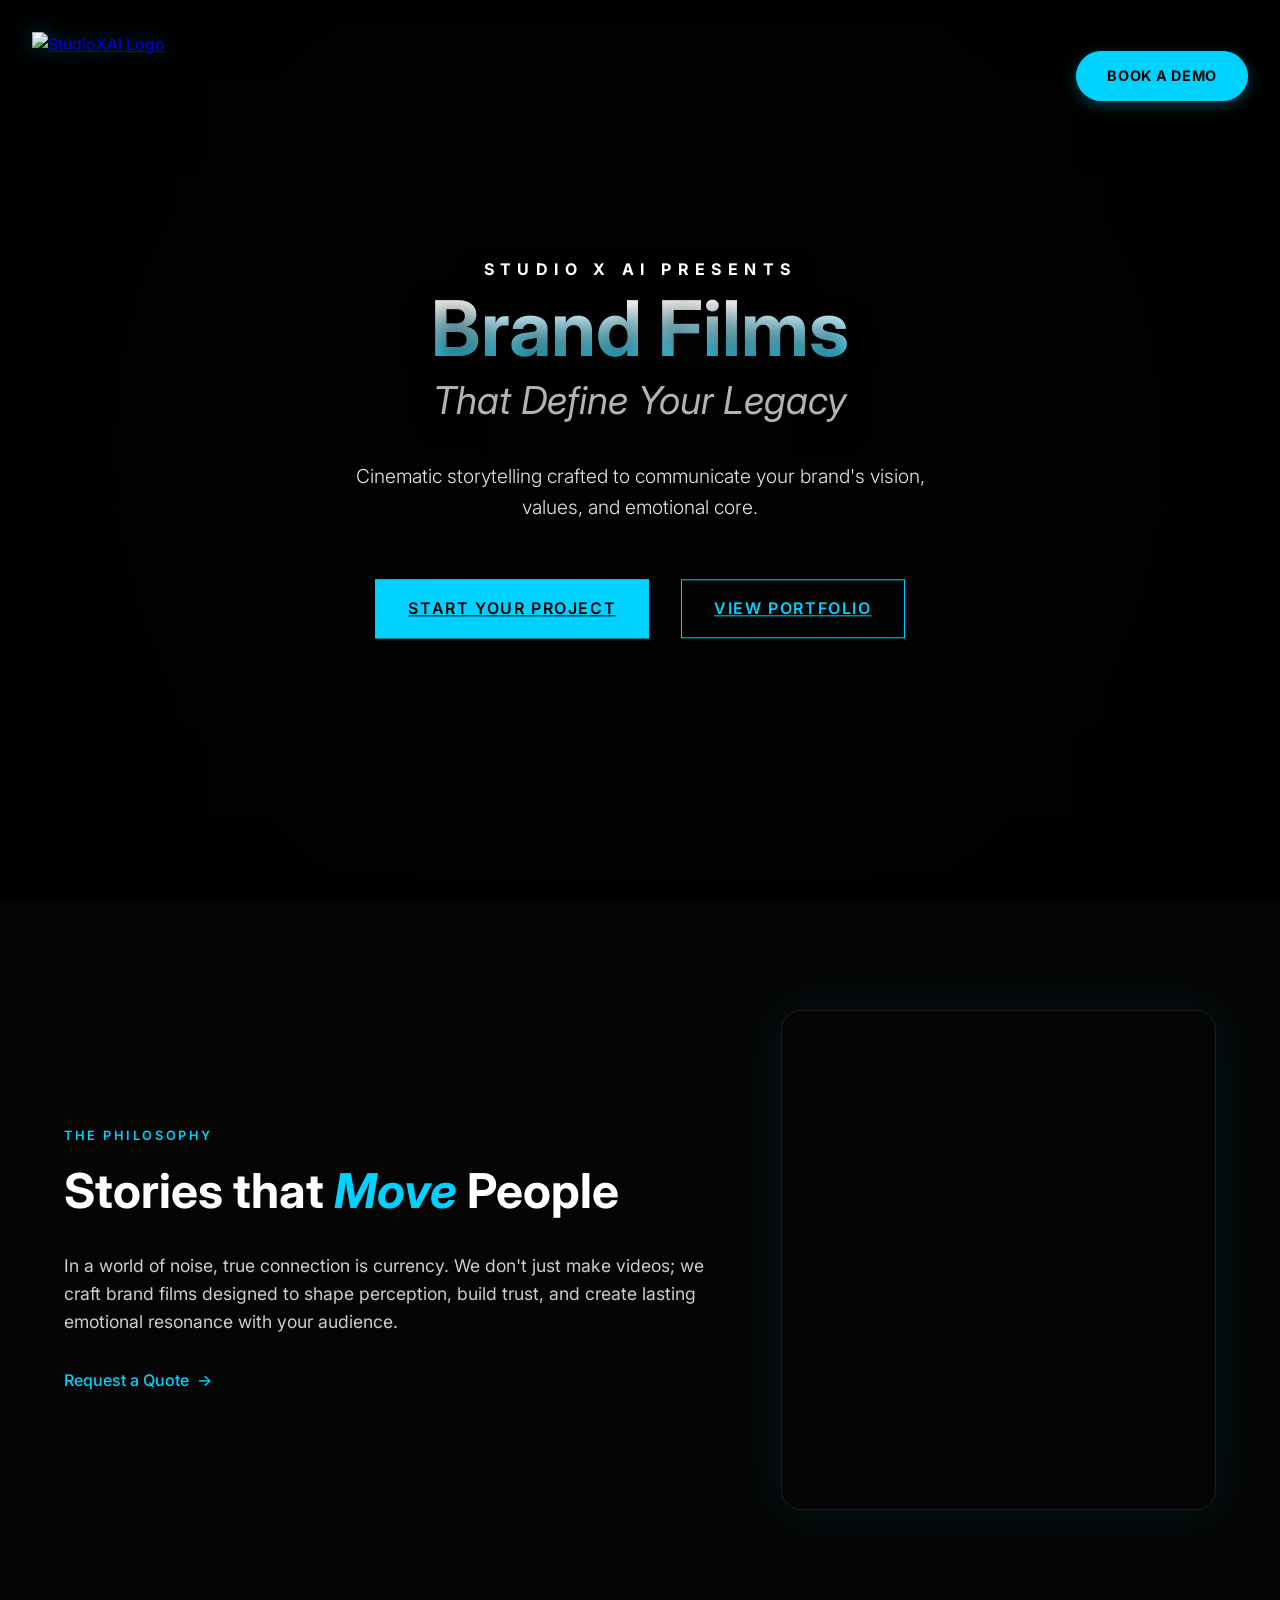
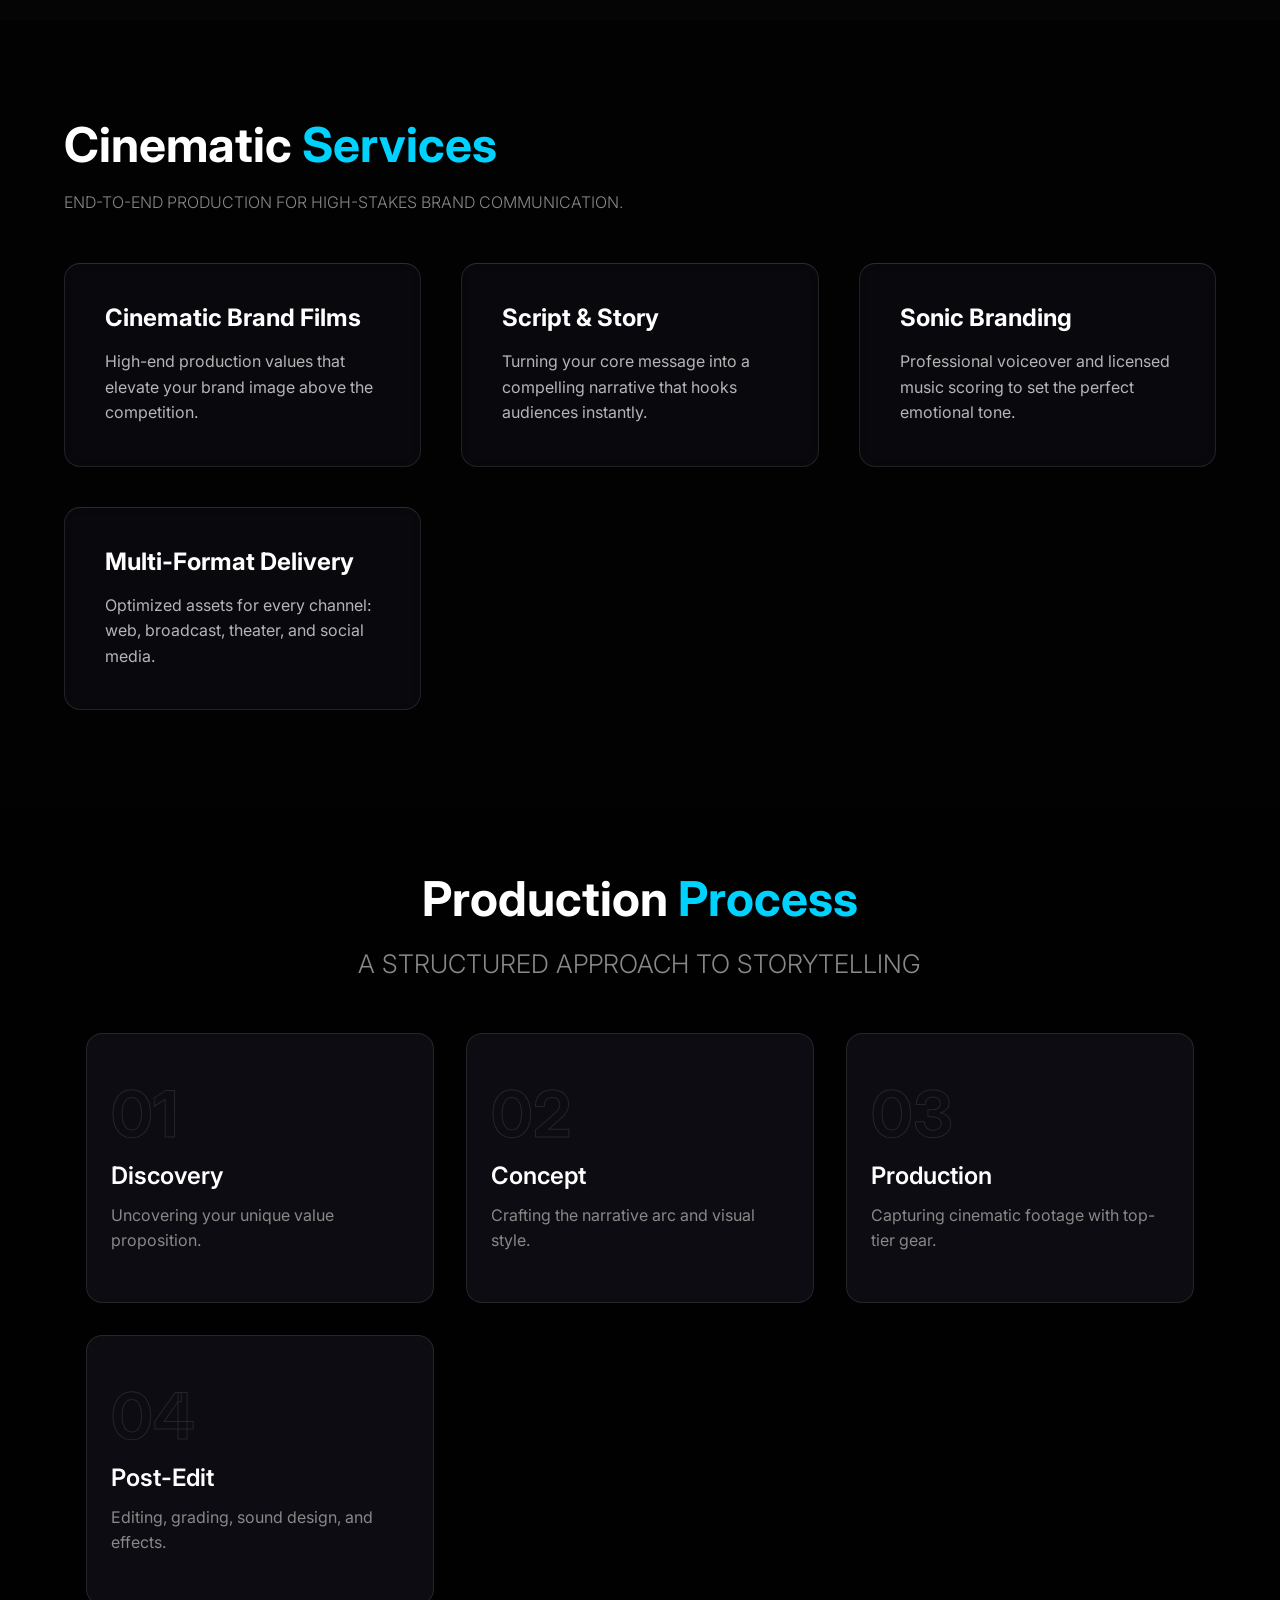
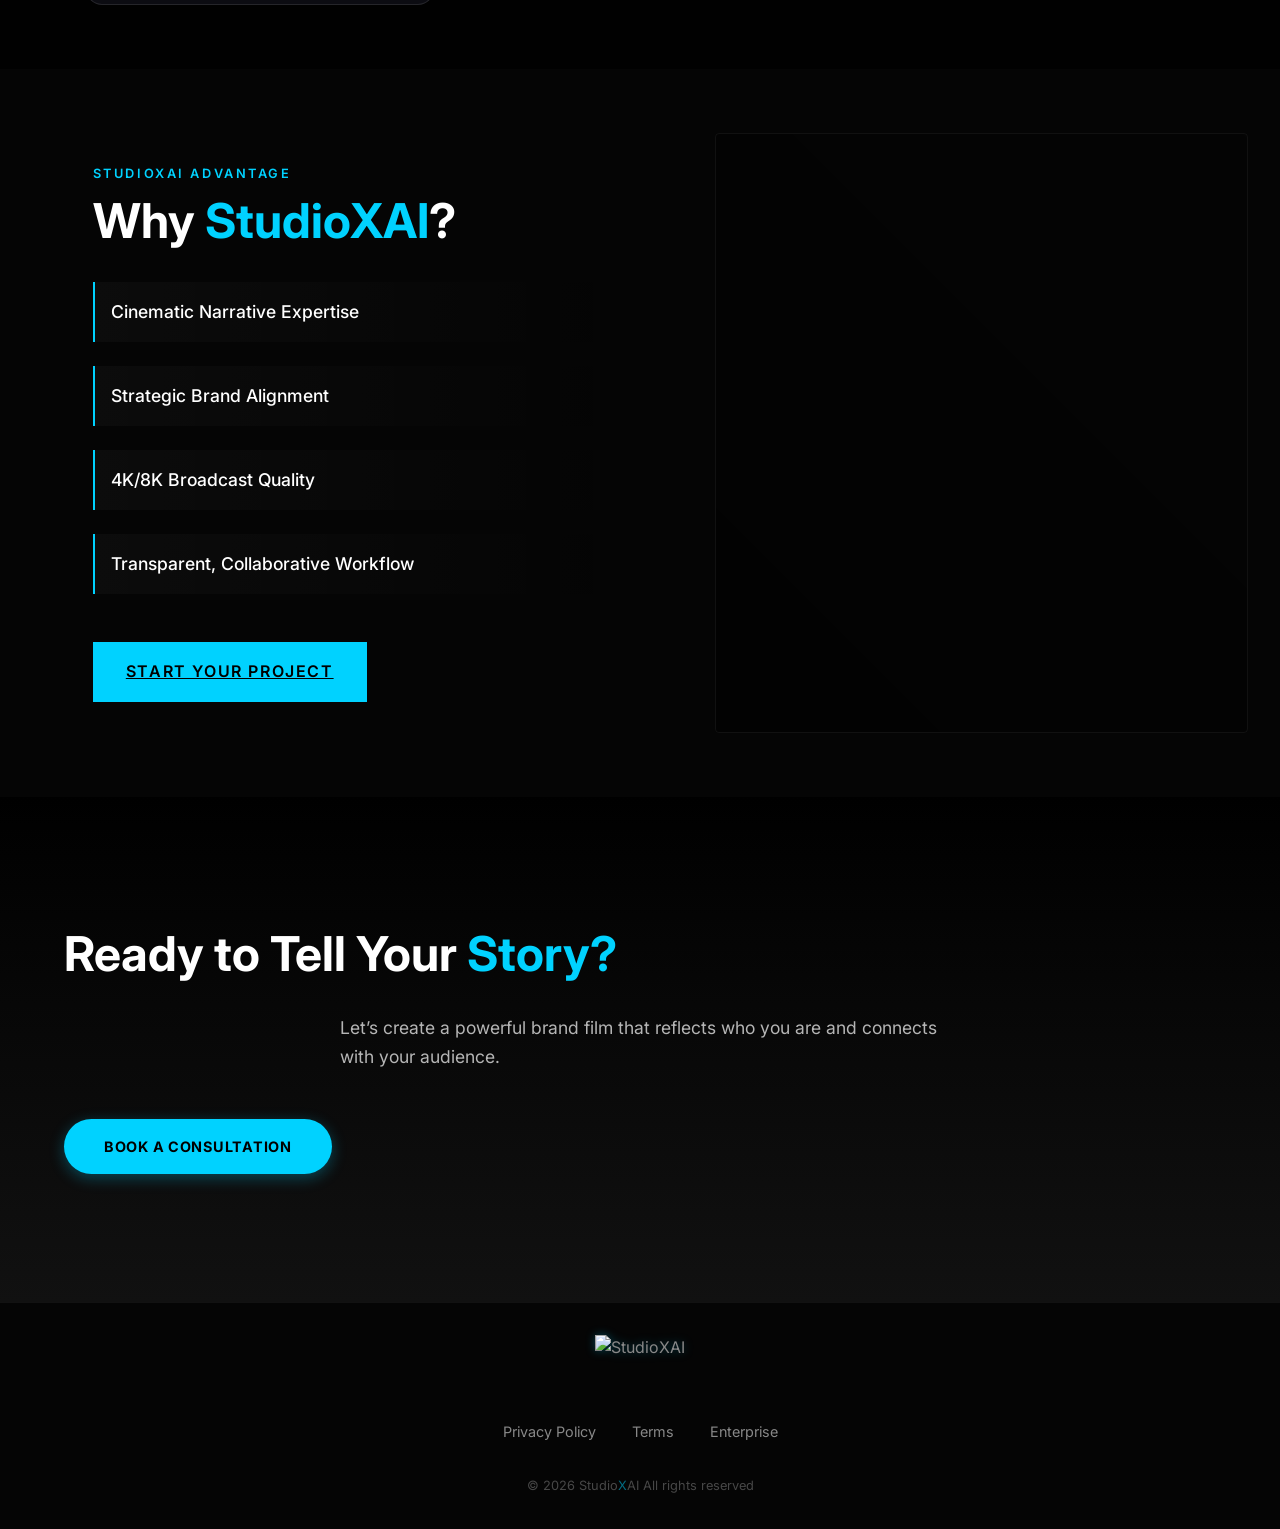
==== commit cd83b9fc: "chnages" ====
--- a/brand-videos.html
+++ b/brand-videos.html
@@ -14,68 +14,7 @@
     <!-- CSS -->
     <link rel="stylesheet" href="assets/css/avatar-landing.css">
     <link rel="stylesheet" href="assets/css/video-production.css">
-    <style>
-        /* Specific Overrides for Brand Videos Page if needed */
-        .hero-title-large {
-            font-size: 3.5rem; /* Slightly adjust for longer title */
-        }
-        @media (max-width: 768px) {
-            .hero-title-large {
-                font-size: 2.5rem;
-            }
-        }
-        
-        /* Service List Styling */
-        .services-list-grid {
-            display: grid;
-            grid-template-columns: repeat(auto-fit, minmax(280px, 1fr));
-            gap: 2rem;
-            margin-top: 3rem;
-        }
-        .service-card-item {
-            background: rgba(255, 255, 255, 0.03);
-            border: 1px solid rgba(255, 255, 255, 0.1);
-            padding: 2rem;
-            border-radius: 8px;
-            transition: all 0.3s ease;
-        }
-        .service-card-item:hover {
-            background: rgba(255, 255, 255, 0.08);
-            border-color: var(--color-accent);
-            transform: translateY(-5px);
-        }
-        .service-card-item h3 {
-            font-size: 1.25rem;
-            margin-bottom: 1rem;
-            color: #fff;
-        }
-        .service-card-item p {
-            color: rgba(255, 255, 255, 0.7);
-            font-size: 0.95rem;
-        }
-
-        /* Why Choose List Styling */
-        .feature-simple-list {
-            list-style: none;
-            padding: 0;
-            margin: 2rem 0;
-        }
-        .feature-simple-list li {
-            display: flex;
-            align-items: center;
-            margin-bottom: 1rem;
-            font-size: 1.1rem;
-            color: rgba(255, 255, 255, 0.9);
-        }
-        .feature-simple-list li::before {
-            content: "•";
-            color: var(--color-accent);
-            font-weight: bold;
-            display: inline-block;
-            width: 1.5em;
-            margin-left: -1em;
-        }
-    </style>
+    <link rel="stylesheet" href="assets/css/brand-videos.css"> <!-- New Premium Styles -->
 </head>
 <body>
 
@@ -103,23 +42,24 @@
     <section class="section-fullscreen">
         <!-- Background Video -->
         <video autoplay muted loop playsinline class="video-bg" style="object-fit: cover;">
-            <!-- Reusing a high quality video from previous page, 'brand.mp4' seems fitting -->
             <source src="https://pub-d8add5c3ed1e4923aa87c457caea356d.r2.dev/brand.mp4" type="video/mp4">
         </video> 
         
         <!-- Content -->
         <div class="hero-content-wrapper centered-hero">
-            <h1 class="hero-title-large">
-                <span class="hero-line-1 fade-in">High-Impact</span>
-                <span class="hero-line-2 fade-in delay-200" style="color: var(--color-accent);">Brand Videos & Brand Films</span>
-            </h1>
+            <div class="hero-title-cinematic">
+                <span class="hero-text-upper fade-in">Studio X AI Presents</span>
+                <span class="hero-text-main fade-in delay-200">Brand Films</span>
+                <span class="hero-text-sub fade-in delay-300">That Define Your Legacy</span>
+            </div>
             
             <p class="hero-subtitle fade-in delay-400">
-                Cinematic brand videos and films crafted to communicate your brand story, values, and vision with clarity and emotional impact.
+                Cinematic storytelling crafted to communicate your brand's vision, values, and emotional core.
             </p>
 
             <div class="hero-actions fade-in delay-500">
-                 <a href="#" onclick="openModal(); return false;" class="btn-primary">Book a Free Brand Film Consultation</a>
+                 <a href="#" onclick="openModal(); return false;" class="btn-cinema btn-cinema-filled">Start Your Project</a>
+                 <a href="#work" class="btn-cinema">View Portfolio</a>
             </div>
         </div>
     </section>
@@ -130,14 +70,15 @@
              <div class="realism-grid">
                 <!-- Left: Content -->
                 <div class="fade-in">
-                    <h2 class="text-headline" style="margin-bottom: 2rem;">Your Story Deserves to Be <span style="color: var(--color-accent);">Seen</span> — and Remembered</h2>
+                    <span class="eyebrow" style="margin-bottom: 1rem; display:block;">The Philosophy</span>
+                    <h2 class="text-headline" style="margin-bottom: 2rem; font-family: var(--font-heading);">Stories that <span style="color: var(--color-accent); font-style: italic;">Move</span> People</h2>
                     
                     <p class="philosophy-desc">
-                        We create brand videos and brand films designed to shape perception, build trust, and create lasting emotional connections with your audience.
+                        In a world of noise, true connection is currency. We don't just make videos; we craft brand films designed to shape perception, build trust, and create lasting emotional resonance with your audience.
                     </p>
                     
                     <div style="margin-top: 2rem;">
-                         <a href="#" onclick="openModal(); return false;" class="btn-secondary">Request a Quote</a>
+                         <a href="#" onclick="openModal(); return false;" class="btn-text" style="color: var(--color-accent);">Request a Quote <span>&rarr;</span></a>
                     </div>
                 </div>
                 
@@ -154,39 +95,34 @@
     </section>
 
     <!-- SECTION 3: SERVICES -->
-    <section id="services" class="section-padding" style="background-color: #050505;">
+    <section id="services" class="section-padding" style="padding: 6rem 0; background-color: #020202;">
         <div class="container">
             <div class="text-center fade-in">
-                <h2 class="text-headline">Brand Video & Film <span style="color: var(--color-accent);">Services</span></h2>
-            </div>
-            
-            <div class="services-list-grid">
-                <div class="service-card-item fade-in delay-100">
+                <h2 class="text-headline" style="font-family: var(--font-heading);">Cinematic <span style="color: var(--color-accent);">Services</span></h2>
+                <p class="text-subhead" style="font-size: 1rem; margin-top: 1rem;">End-to-end production for high-stakes brand communication.</p>
+            </div>
+            
+            <div class="services-grid-premium">
+                <!-- Service 1 -->
+                <div class="service-card-premium fade-in delay-100">
                     <h3>Cinematic Brand Films</h3>
-                    <p>High-end production values that elevate your brand image.</p>
-                </div>
-                <div class="service-card-item fade-in delay-200">
-                    <h3>Concept Development & Scriptwriting</h3>
-                    <p>Turning your core message into a compelling narrative.</p>
-                </div>
-                <div class="service-card-item fade-in delay-300">
-                    <h3>Professional Voiceover & Music</h3>
-                    <p>Licensed music and professional voice talent to set the perfect tone.</p>
-                </div>
-                 <div class="service-card-item fade-in delay-400">
-                    <h3>Multi-format Video Delivery</h3>
-                    <p>Optimized assets for web, social media, and broadcast.</p>
-                </div>
-                 <div class="service-card-item fade-in delay-500">
-                    <h3>Fast Revisions & Support</h3>
-                    <p>Collaborative workflow to ensure the final cut is perfect.</p>
-                </div>
-            </div>
-
-            <div class="text-center fade-in delay-500" style="margin-top: 3rem;">
-                <!-- Adding both options as buttons -->
-                <a href="#" onclick="openModal(); return false;" class="btn-primary" style="margin-right: 1rem;">Schedule a Consultation</a>
-                <a href="video-portfolio.html" class="btn-secondary">View Brand Film Portfolio</a>
+                    <p>High-end production values that elevate your brand image above the competition.</p>
+                </div>
+                <!-- Service 2 -->
+                <div class="service-card-premium fade-in delay-200">
+                    <h3>Script & Story</h3>
+                    <p>Turning your core message into a compelling narrative that hooks audiences instantly.</p>
+                </div>
+                <!-- Service 3 -->
+                <div class="service-card-premium fade-in delay-300">
+                    <h3>Sonic Branding</h3>
+                    <p>Professional voiceover and licensed music scoring to set the perfect emotional tone.</p>
+                </div>
+                <!-- Service 4 -->
+                <div class="service-card-premium fade-in delay-400">
+                    <h3>Multi-Format Delivery</h3>
+                    <p>Optimized assets for every channel: web, broadcast, theater, and social media.</p>
+                </div>
             </div>
         </div>
     </section>
@@ -194,39 +130,29 @@
     <!-- SECTION 4: PROCESS -->
     <section class="steps-section">
         <div class="container">
-            <h2 class="text-headline">Brand Film Creation <span style="color: var(--color-accent);">Process</span></h2>
+            <h2 class="text-headline" style="font-family: var(--font-heading);">Production <span style="color: var(--color-accent);">Process</span></h2>
             <p class="text-subhead" style="margin-top: 1rem;">A structured approach to storytelling</p>
             
             <div class="steps-grid">
                 <div class="step-card fade-in delay-100">
                     <span class="step-number">01</span>
-                    <h3 class="step-title">Brand Discovery & Strategy</h3>
-                    <p style="color: var(--color-text-muted);">Uncovering your unique value proposition and goals.</p>
+                    <h3 class="step-title">Discovery</h3>
+                    <p style="color: var(--color-text-muted);">Uncovering your unique value proposition.</p>
                 </div>
                 <div class="step-card fade-in delay-200">
                     <span class="step-number">02</span>
-                    <h3 class="step-title">Concept & Story Development</h3>
+                    <h3 class="step-title">Concept</h3>
                     <p style="color: var(--color-text-muted);">Crafting the narrative arc and visual style.</p>
                 </div>
                 <div class="step-card fade-in delay-300">
                     <span class="step-number">03</span>
-                    <h3 class="step-title">Pre-Production Planning</h3>
-                    <p style="color: var(--color-text-muted);">Logistics, locations, and casting.</p>
+                    <h3 class="step-title">Production</h3>
+                    <p style="color: var(--color-text-muted);">Capturing cinematic footage with top-tier gear.</p>
                 </div>
                 <div class="step-card fade-in delay-400">
                     <span class="step-number">04</span>
-                    <h3 class="step-title">Filming & Production</h3>
-                    <p style="color: var(--color-text-muted);">Capturing cinematic footage with top-tier gear.</p>
-                </div>
-                 <div class="step-card fade-in delay-500">
-                    <span class="step-number">05</span>
-                    <h3 class="step-title">Post-Production & Finishing</h3>
+                    <h3 class="step-title">Post-Edit</h3>
                     <p style="color: var(--color-text-muted);">Editing, grading, sound design, and effects.</p>
-                </div>
-                 <div class="step-card fade-in delay-600">
-                    <span class="step-number">06</span>
-                    <h3 class="step-title">Review & Final Delivery</h3>
-                    <p style="color: var(--color-text-muted);">Polishing until it's ready for the world.</p>
                 </div>
             </div>
         </div>
@@ -239,19 +165,26 @@
             <div class="split-content" style="padding-left: 5%; padding-right: 2%;">
                 <div class="split-header fade-in">
                     <span class="eyebrow">StudioXAI Advantage</span>
-                    <h2 class="text-headline">Why Choose <span class="text-accent">StudioXAI</span></h2>
-                </div>
-
-                <ul class="feature-simple-list fade-in delay-100">
-                    <li>Cinematic storytelling expertise</li>
-                    <li>Strategic brand-focused narratives</li>
-                    <li>Premium production quality</li>
-                    <li>Experienced creative team</li>
-                    <li>Clear and collaborative process</li>
-                </ul>
-
-                <div class="split-cta fade-in delay-500">
-                    <a href="#" onclick="openModal(); return false;" class="btn-primary">Start Your Brand Film Project</a>
+                    <h2 class="text-headline" style="font-family: var(--font-heading);">Why <span class="text-accent">StudioXAI</span>?</h2>
+                </div>
+
+                <div class="premium-feature-list fade-in delay-100">
+                    <div class="premium-feature-item">
+                         <span class="feature-text">Cinematic Narrative Expertise</span>
+                    </div>
+                    <div class="premium-feature-item">
+                         <span class="feature-text">Strategic Brand Alignment</span>
+                    </div>
+                    <div class="premium-feature-item">
+                         <span class="feature-text">4K/8K Broadcast Quality</span>
+                    </div>
+                    <div class="premium-feature-item">
+                         <span class="feature-text">Transparent, Collaborative Workflow</span>
+                    </div>
+                </div>
+
+                <div class="split-cta fade-in delay-500" style="padding-left: 0;">
+                    <a href="#" onclick="openModal(); return false;" class="btn-cinema btn-cinema-filled">Start Your Project</a>
                 </div>
             </div>
 
@@ -268,16 +201,14 @@
     </section>
 
     <!-- FINAL CTA SECTION -->
-    <section class="section-padding text-center" style="background: linear-gradient(to bottom, #000, #111);">
-        <div class="container">
-            <h2 class="text-headline fade-in">Ready to Tell Your <span style="color: var(--color-accent);">Brand Story?</span></h2>
-            <p class="fade-in delay-200" style="max-width: 600px; margin: 1.5rem auto; color: rgba(255,255,255,0.8);">
-                Let’s create a powerful brand video or film that reflects who you are and connects with your audience.
+    <section class="section-padding text-center" style="background: linear-gradient(to bottom, #000, #111); padding: 8rem 0;">
+        <div class="container">
+            <h2 class="text-headline fade-in" style="font-family: var(--font-heading); font-size: 3rem; margin-bottom: 2rem;">Ready to Tell Your <span style="color: var(--color-accent);">Story?</span></h2>
+            <p class="fade-in delay-200" style="max-width: 600px; margin: 0 auto 3rem; color: rgba(255,255,255,0.7); font-size: 1.1rem; line-height: 1.6;">
+                Let’s create a powerful brand film that reflects who you are and connects with your audience.
             </p>
-            <div class="fade-in delay-400" style="margin-top: 2rem;">
-                 <a href="#" onclick="openModal(); return false;" class="btn-primary">Book a Free Consultation</a>
-                 <br><br>
-                 <a href="#" onclick="openModal(); return false;" class="btn-link" style="color: #fff; text-decoration: underline;">Request a Quote</a>
+            <div class="fade-in delay-400">
+                 <a href="#" onclick="openModal(); return false;" class="btn-standard-cta">Book a Consultation</a>
             </div>
         </div>
     </section>
--- a/assets/css/video-production.css
+++ b/assets/css/video-production.css
@@ -1,4 +1,4 @@
-/* StudioX Video Production Styles */
+﻿/* StudioX Video Production Styles */
 
 /* SECTION: HOW IT WORKS (STEPS) */
 .steps-section {
@@ -475,18 +475,21 @@
 
 @media (max-width: 600px) {
    .hero-line-2 {
-       font-size: clamp(1.8rem, 8vw, 3rem); /* Further reduced for better visibility */
-       margin-bottom: 0.5rem; /* Reduced from 1rem */
+       font-size: clamp(1.8rem, 8vw, 3rem); 
+       margin-bottom: -0.4rem; 
+       line-height: 0.7; 
    }
    
    .hero-line-1 {
        font-size: 0.8rem;
-       margin-bottom: 0.3rem; /* Reduced from 0.5rem */
+       margin-bottom: 1.2rem; 
+       line-height: 1;
    }
    
    .hero-subtitle {
        font-size: 0.9rem;
-       margin-top: 0.5rem; /* Reduced from 1rem */
+       margin-top: 0.3rem; 
+       line-height: 1.1;
    }
    
    .hero-actions {
@@ -609,6 +612,22 @@
     transition: all 0.3s ease;
 }
 
+.modal-form select option {
+    background-color: #000;
+    color: #fff;
+}
+
+/* Remove Arrows/Spinners from Number Input */
+.modal-form input[type=number]::-webkit-inner-spin-button, 
+.modal-form input[type=number]::-webkit-outer-spin-button { 
+    -webkit-appearance: none; 
+    margin: 0; 
+}
+
+.modal-form input[type=number] {
+    -moz-appearance: textfield; /* Firefox */
+}
+
 .modal-form input:focus,
 .modal-form select:focus,
 .modal-form textarea:focus {
@@ -639,3 +658,234 @@
     background: var(--color-accent);
     transform: translateY(-2px);
 }
+
+/* =========================================
+   SERVICES GALLERY (CLEANED & RESPONSIVE)
+   ========================================= */
+.gallery-section {
+    padding: var(--spacing-xxl) 0;
+    background: #000;
+    position: relative;
+    /* Default: Vertical Stack for Mobile reliability */
+    height: auto;
+    overflow: visible;
+}
+
+.gallery-header {
+    text-align: center;
+    margin-bottom: 3rem;
+    padding: 0 var(--spacing-md);
+    position: relative;
+    z-index: 2;
+}
+
+.gallery-track {
+    display: flex;
+    flex-direction: column;
+    gap: var(--spacing-md);
+    padding: 0 var(--spacing-sm) 3rem;
+    max-width: 100%;
+    margin: 0 auto;
+}
+
+.gallery-item {
+    width: 100%;
+    height: auto;
+    aspect-ratio: 16/9; /* Good for video on mobile */
+    min-height: 300px;
+    border-radius: 12px;
+    position: relative;
+    overflow: hidden;
+    background: #111;
+    border: 1px solid rgba(255,255,255,0.1);
+    box-shadow: 0 10px 30px rgba(0,0,0,0.5);
+}
+
+.gallery-item video {
+    width: 100%;
+    height: 100%;
+    object-fit: cover;
+    opacity: 0.8;
+    transition: opacity 0.3s ease;
+}
+
+.gallery-content {
+    position: absolute;
+    bottom: 0;
+    left: 0;
+    width: 100%;
+    padding: 1.5rem;
+    background: linear-gradient(to top, rgba(0,0,0,0.95) 0%, rgba(0,0,0,0.6) 50%, transparent 100%);
+    z-index: 2;
+    text-align: left;
+}
+
+.gallery-title {
+    font-size: 1.25rem;
+    font-family: var(--font-serif);
+    color: #fff;
+    margin-bottom: 0.25rem;
+    text-shadow: 0 2px 10px rgba(0,0,0,0.8);
+}
+
+.gallery-content p {
+    font-family: 'Inter', sans-serif;
+    font-size: 0.7rem;
+    text-transform: uppercase;
+    letter-spacing: 0.1em;
+    color: var(--color-accent);
+    font-weight: 600;
+    margin: 0;
+}
+
+/* Make gallery items clickable on mobile too */
+.gallery-item {
+    cursor: pointer;
+}
+
+/* =========================================
+   DESKTOP: STICKY STACK LAYOUT (>= 900px)
+   ========================================= */
+@media (min-width: 900px) {
+    .gallery-section {
+        padding: 0;
+        height: auto; /* Let it grow with sticky items */
+    }
+
+    .gallery-header {
+        position: sticky;
+        top: 5vh;
+        z-index: 20;
+        pointer-events: none; /* Pass clicks */
+        mix-blend-mode: difference;
+        margin-bottom: 0;
+        height: 0; /* Remove flow impact */
+    }
+    
+    .gallery-header h2 {
+        text-shadow: 0 4px 20px rgba(0,0,0,0.9);
+    }
+
+    .gallery-track {
+        display: block;
+        padding: 0;
+        gap: 0;
+        margin: 0;
+    }
+
+    .gallery-item {
+        position: sticky;
+        top: 0;
+        width: 100%;
+        height: 100vh; /* Full screen */
+        aspect-ratio: auto; /* Reset aspect ratio */
+        border-radius: 0;
+        border: none;
+        box-shadow: 0 -10px 50px rgba(0,0,0,0.8); /* Top shadow for stacking depth */
+        z-index: 1;
+        display: flex;
+        flex-direction: column;
+        justify-content: flex-end;
+        margin-bottom: 0;
+    }
+
+    /* Stacking Order */
+    .gallery-item:nth-child(1) { z-index: 1; }
+    .gallery-item:nth-child(2) { z-index: 2; }
+    .gallery-item:nth-child(3) { z-index: 3; }
+    .gallery-item:nth-child(4) { z-index: 4; }
+    .gallery-item:nth-child(5) { z-index: 5; }
+    .gallery-item:nth-child(6) { z-index: 6; }
+    .gallery-item:nth-child(7) { z-index: 7; }
+
+    .gallery-content {
+        padding: 4rem 3rem 3rem;
+        background: linear-gradient(to top, rgba(0,0,0,1) 0%, rgba(0,0,0,0) 100%);
+    }
+
+    .gallery-title {
+        font-size: 2.5rem;
+        margin-bottom: 0.5rem;
+    }
+
+    .gallery-content p {
+        font-size: 0.9rem;
+    }
+    
+    .gallery-item:hover video {
+        opacity: 0.6; /* Dim video on hover */
+    }
+}
+
+
+/* =========================================
+   VIDEO PLAYBACK MODAL
+   ========================================= */
+.video-modal-overlay {
+    position: fixed;
+    top: 0; left: 0; width: 100%; height: 100%;
+    background: rgba(0, 0, 0, 0.95);
+    z-index: 10000;
+    display: flex;
+    justify-content: center;
+    align-items: center;
+    opacity: 0;
+    visibility: hidden;
+    transition: all 0.3s ease;
+}
+
+.video-modal-overlay.active {
+    opacity: 1;
+    visibility: visible;
+}
+
+.video-modal-content {
+    width: 95%; /* Wider on mobile */
+    max-width: 1200px;
+    position: relative;
+    max-height: 90vh;
+}
+
+#modal-video-player {
+    width: 100%;
+    max-height: 85vh;
+    border-radius: 8px;
+    box-shadow: 0 0 50px rgba(0,0,0,0.5);
+    background: #000;
+    outline: none;
+}
+
+
+.close-video-modal {
+    position: absolute;
+    top: 1.5rem; 
+    right: 1.5rem;
+    background: rgba(0,0,0,0.5);
+    border: 1px solid rgba(255,255,255,0.2);
+    border-radius: 50%;
+    width: 44px;
+    height: 44px;
+    display: flex;
+    justify-content: center;
+    align-items: center;
+    font-size: 2rem;
+    color: #fff;
+    cursor: pointer;
+    z-index: 10001;
+    padding: 0;
+    line-height: 1;
+    transition: all 0.3s ease;
+}
+
+.close-video-modal:hover {
+    background: var(--color-accent);
+    color: #000;
+    border-color: var(--color-accent);
+}
+
+@media (min-width: 768px) {
+    .close-video-modal {
+        top: 2rem; 
+        right: 2rem; 
+    }
+}
--- a/assets/css/brand-videos.css
+++ b/assets/css/brand-videos.css
@@ -0,0 +1,215 @@
+/* StudioX Brand Videos & Films - Premium Cinematic Styles */
+
+:root {
+    --color-bg-deep: #050505;
+    --color-text-primary: #FFFFFF;
+    --color-text-secondary: rgba(255, 255, 255, 0.7);
+    --color-accent: #00D2FF;
+    --color-accent-glow: rgba(0, 210, 255, 0.3);
+    
+    --font-heading: 'Inter', sans-serif;
+    --font-body: 'Inter', sans-serif;
+    
+    --glass-bg: rgba(20, 20, 30, 0.4);
+    --glass-border: rgba(255, 255, 255, 0.1);
+    --glass-blur: blur(12px);
+}
+
+/* Base Overrides */
+body {
+    background-color: var(--color-bg-deep);
+    font-family: var(--font-body);
+}
+
+/* Typography Enhancements */
+.hero-title-cinematic {
+    font-family: var(--font-heading);
+    font-weight: 700;
+    line-height: 1.1;
+    text-shadow: 0 10px 30px rgba(0,0,0,0.8);
+    display: flex;
+    flex-direction: column;
+    align-items: center;
+}
+
+.hero-text-upper {
+    font-family: var(--font-body);
+    font-size: 1rem;
+    letter-spacing: 0.4em;
+    text-transform: uppercase;
+    color: var(--color-text-primary);
+    margin-bottom: 0.5rem;
+    opacity: 0.9;
+}
+
+.hero-text-main {
+    font-size: clamp(3rem, 6vw, 5rem);
+    background: linear-gradient(180deg, #FFFFFF 20%, var(--color-accent) 100%);
+    -webkit-background-clip: text;
+    background-clip: text;
+    -webkit-text-fill-color: transparent;
+    margin-bottom: 0.5rem;
+}
+
+.hero-text-sub {
+    font-size: clamp(1.5rem, 3vw, 2.5rem);
+    font-style: italic;
+    color: var(--color-text-secondary);
+    font-weight: 400;
+}
+
+/* Glassmorphism Service Cards */
+.services-grid-premium {
+    display: grid;
+    grid-template-columns: repeat(auto-fit, minmax(300px, 1fr));
+    gap: 2.5rem;
+    margin-top: 3rem;
+}
+
+.service-card-premium {
+    background: var(--glass-bg);
+    border: 1px solid var(--glass-border);
+    backdrop-filter: var(--glass-blur);
+    -webkit-backdrop-filter: var(--glass-blur);
+    padding: 2.5rem;
+    border-radius: 16px;
+    transition: all 0.4s cubic-bezier(0.2, 0.8, 0.2, 1);
+    position: relative;
+    overflow: hidden;
+    display: flex;
+    flex-direction: column;
+    justify-content: center;
+    border-top: 1px solid rgba(255,255,255,0.15);
+}
+
+.service-card-premium::before {
+    content: '';
+    position: absolute;
+    top: 0; left: 0; width: 100%; height: 100%;
+    background: radial-gradient(circle at top right, var(--color-accent-glow), transparent 60%);
+    opacity: 0;
+    transition: opacity 0.4s ease;
+}
+
+.service-card-premium:hover {
+    transform: translateY(-8px);
+    border-color: var(--color-accent);
+    box-shadow: 0 15px 40px rgba(0,0,0,0.4);
+}
+
+.service-card-premium:hover::before {
+    opacity: 1;
+}
+
+.service-card-premium h3 {
+    font-family: var(--font-heading);
+    font-size: 1.5rem;
+    margin-bottom: 1rem;
+    position: relative;
+    z-index: 2;
+    color: white;
+}
+
+.service-card-premium p {
+    color: var(--color-text-secondary);
+    font-size: 1rem;
+    line-height: 1.6;
+    position: relative;
+    z-index: 2;
+}
+
+/* Feature List Styling */
+.premium-feature-list {
+    display: flex;
+    flex-direction: column;
+    gap: 1.5rem;
+    margin: 2rem 0;
+}
+
+.premium-feature-item {
+    display: flex;
+    align-items: center;
+    gap: 1rem;
+    padding: 1rem;
+    background: linear-gradient(90deg, rgba(255,255,255,0.03) 0%, transparent 100%);
+    border-left: 2px solid var(--color-accent);
+    transition: padding-left 0.3s ease;
+}
+
+.premium-feature-item:hover {
+    padding-left: 1.5rem;
+    background: linear-gradient(90deg, rgba(255,255,255,0.06) 0%, transparent 100%);
+}
+
+.feature-text {
+    font-size: 1.1rem;
+    color: var(--color-text-primary);
+    font-weight: 500;
+}
+
+/* Buttons */
+.btn-cinema {
+    background: transparent;
+    border: 1px solid var(--color-accent);
+    color: var(--color-accent);
+    padding: 1rem 2rem;
+    font-family: var(--font-body);
+    font-weight: 600;
+    text-transform: uppercase;
+    letter-spacing: 0.1em;
+    transition: all 0.3s ease;
+    cursor: pointer;
+    display: inline-flex;
+    align-items: center;
+    gap: 0.5rem;
+}
+
+.btn-cinema:hover {
+    background: var(--color-accent);
+    color: #000;
+    box-shadow: 0 0 20px var(--color-accent-glow);
+}
+
+.btn-cinema-filled {
+    background: var(--color-accent);
+    color: #000;
+    border: 1px solid var(--color-accent);
+}
+
+/* Standard CTA Button (Site Match) */
+.btn-standard-cta {
+    background: var(--color-accent);
+    color: #000;
+    font-family: var(--font-body);
+    font-weight: 700;
+    text-transform: uppercase;
+    padding: 1rem 2.5rem;
+    border-radius: 50px; /* Pillow shape like main site */
+    text-decoration: none;
+    display: inline-flex;
+    align-items: center;
+    gap: 0.5rem;
+    transition: all 0.3s ease;
+    border: none;
+    box-shadow: 0 4px 15px var(--color-accent-glow);
+    font-size: 0.9rem;
+    letter-spacing: 0.05em;
+}
+
+.btn-standard-cta:hover {
+    transform: translateY(-3px);
+    box-shadow: 0 10px 25px var(--color-accent-glow);
+    background: #fff;
+}
+
+/* Responsive Adjustments */
+@media (max-width: 768px) {
+    .services-grid-premium {
+        grid-template-columns: 1fr;
+        gap: 1.5rem;
+    }
+    
+    .hero-text-main {
+        line-height: 1;
+    }
+}
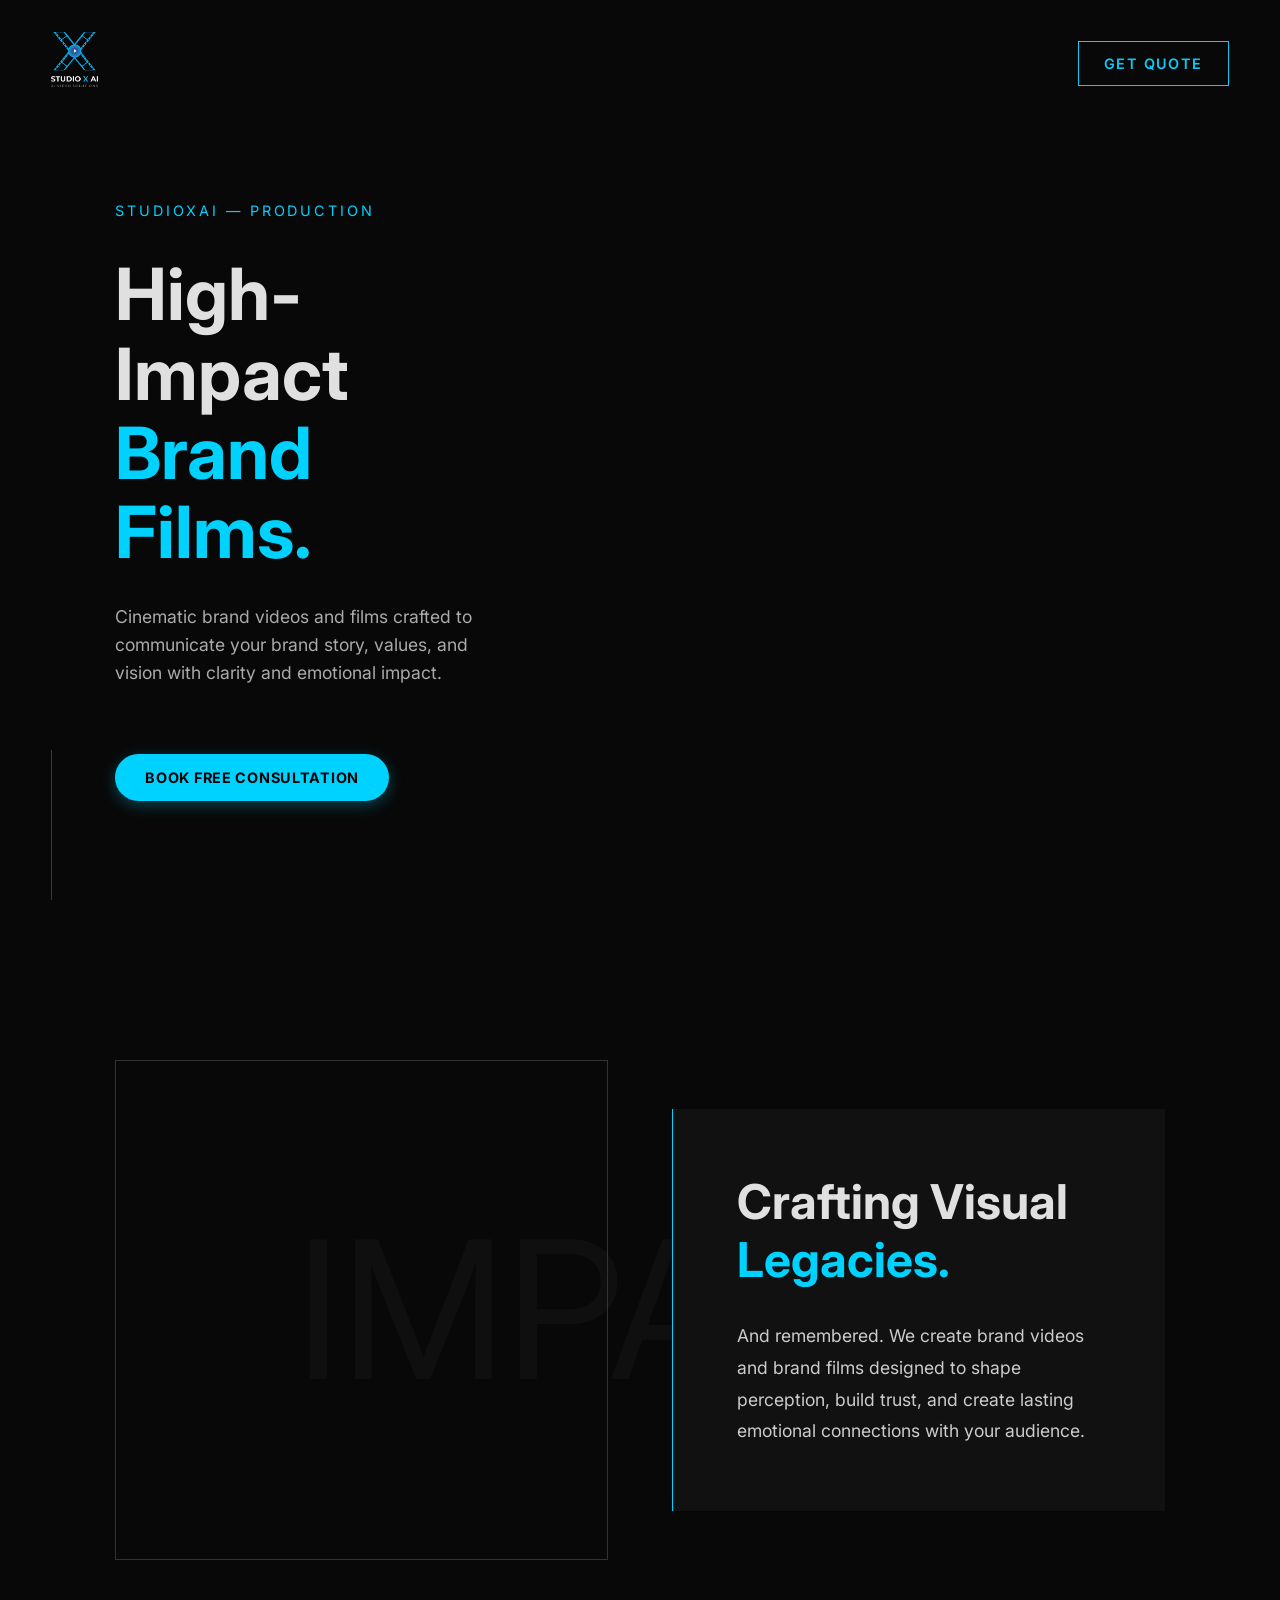
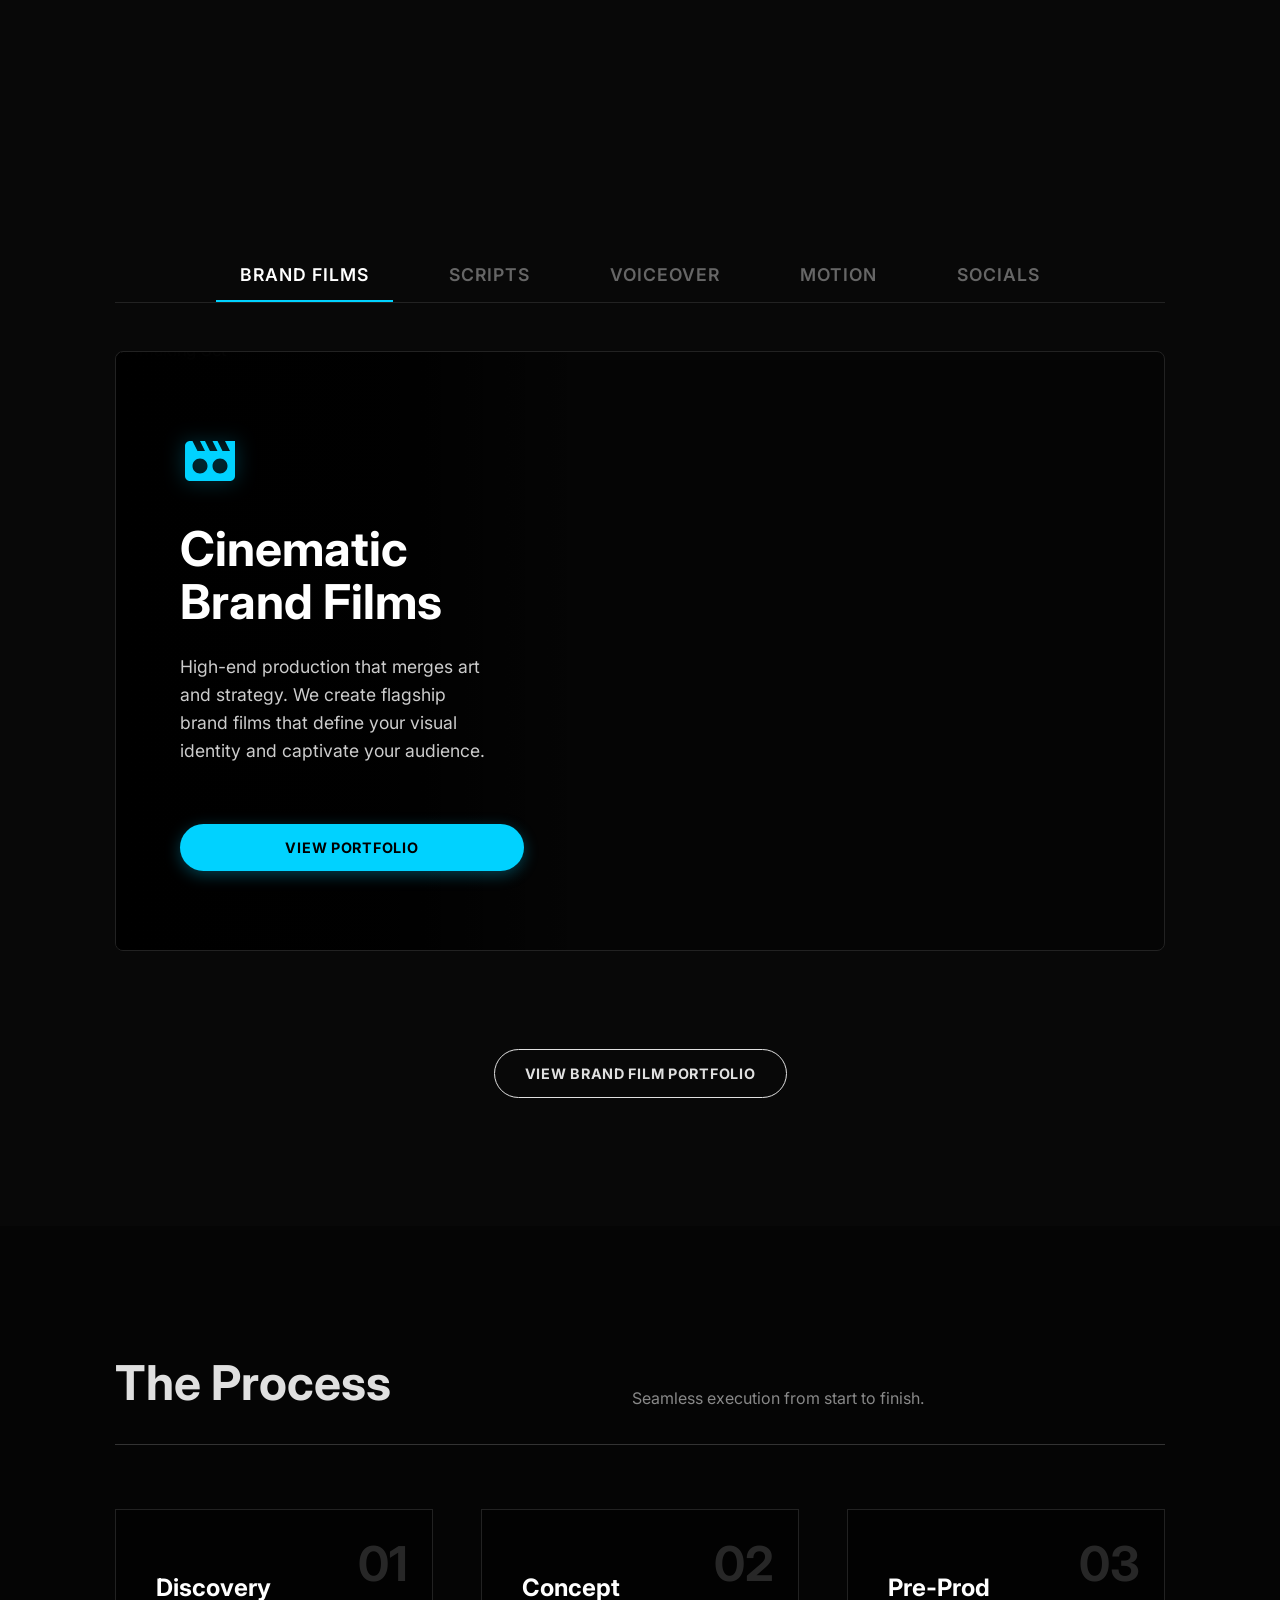
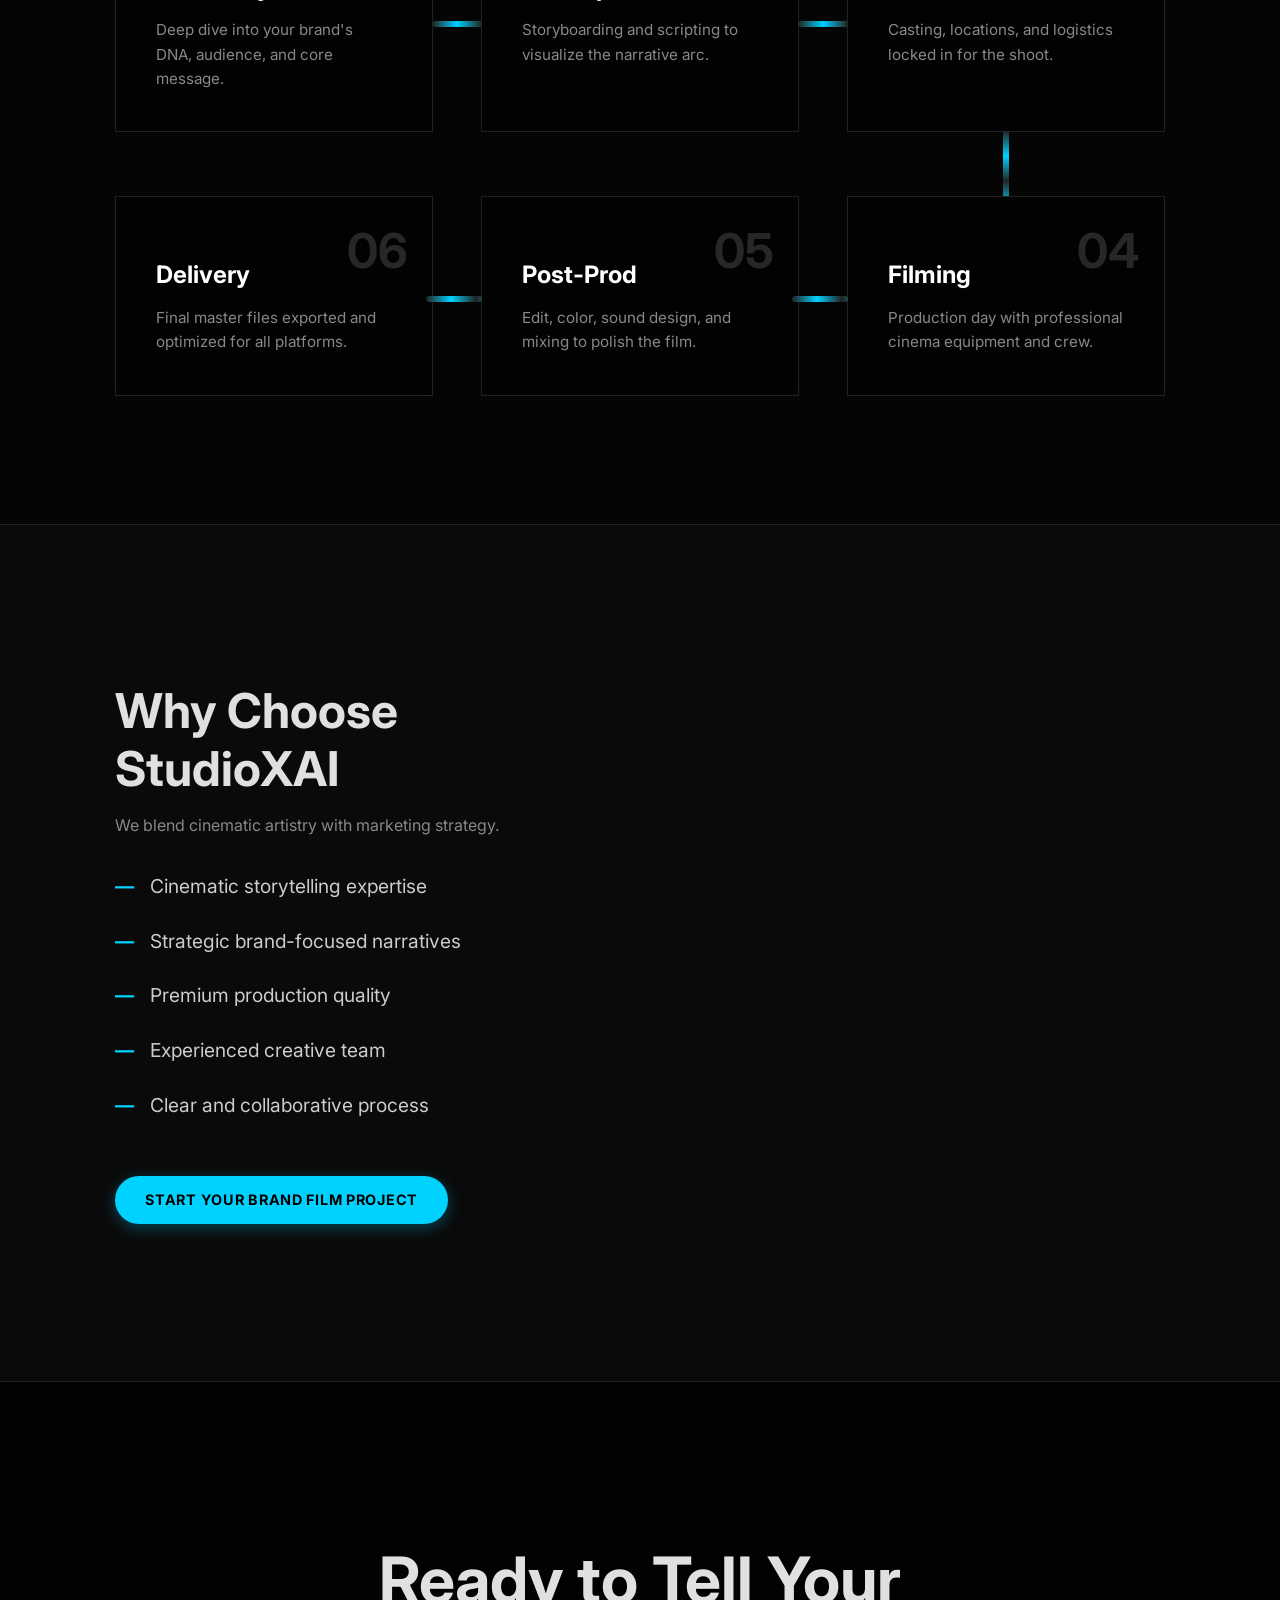
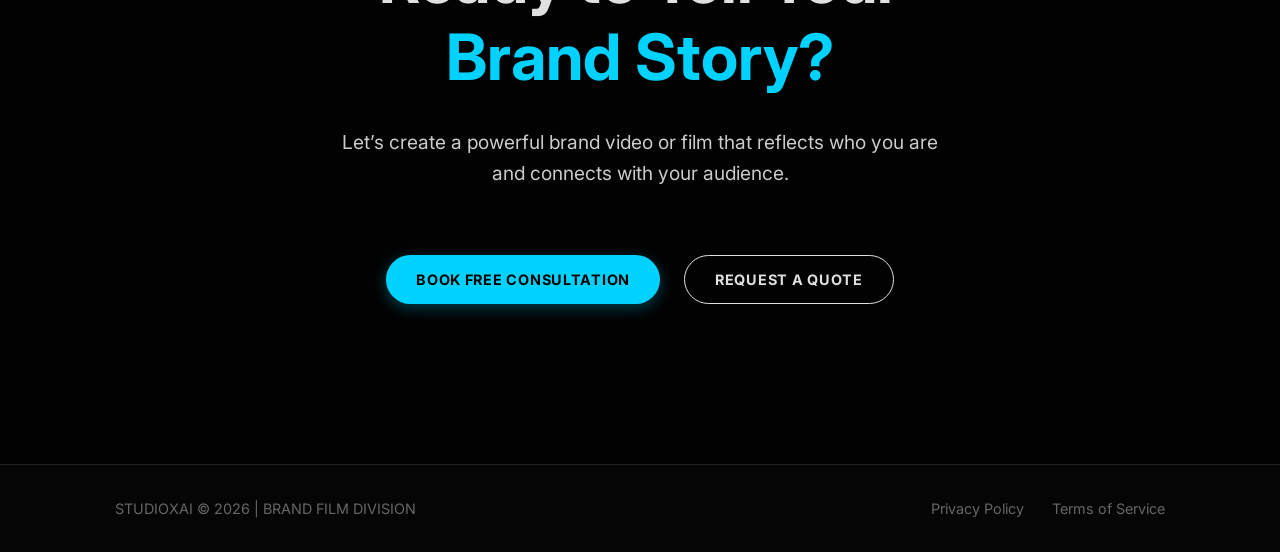
==== commit 580f20f7: "changes" ====
--- a/brand-videos.html
+++ b/brand-videos.html
@@ -3,297 +3,319 @@
 <head>
     <meta charset="UTF-8">
     <meta name="viewport" content="width=device-width, initial-scale=1.0">
-    <title>Brand Videos & Films | Studio X AI</title>
+    <title>Brand Videos & Film Production | StudioXAI</title>
     <link rel="icon" type="image/png" sizes="32x32" href="https://pub-d8add5c3ed1e4923aa87c457caea356d.r2.dev/Studio%20X%20AI_Logo.png">
     
     <!-- Fonts -->
     <link rel="preconnect" href="https://fonts.googleapis.com">
-    <link rel="preconnect" href="https://fonts.gstatic.com" crossorigin>
-    <link href="https://fonts.googleapis.com/css2?family=Inter:wght@300;400;500;600;700;800&family=Playfair+Display:ital,wght@0,400;0,700;1,400&display=swap" rel="stylesheet">
+    <link href="https://fonts.googleapis.com/css2?family=Inter:wght@300;400;600;700&display=swap" rel="stylesheet">
     
     <!-- CSS -->
     <link rel="stylesheet" href="assets/css/avatar-landing.css">
-    <link rel="stylesheet" href="assets/css/video-production.css">
-    <link rel="stylesheet" href="assets/css/brand-videos.css"> <!-- New Premium Styles -->
+    <link rel="stylesheet" href="assets/css/brand-videos.css"> 
 </head>
 <body>
 
-    <!-- Navigation -->
-    <nav class="main-nav">
-        <a href="index.html" class="logo-link">
-            <img src="https://pub-d8add5c3ed1e4923aa87c457caea356d.r2.dev/Studio%20X%20AI_Logo.png" alt="StudioXAI Logo" class="logo-img" style="height: 70px;">
+    <!-- NAV -->
+    <nav class="nav-editorial">
+        <a href="index.html" class="nav-logo">
+            <img src="assets/images/logo.png" alt="StudioXAI" style="height: 55px; width: auto; object-fit: contain;">
         </a>
-        <a href="#" onclick="openModal(); return false;" class="btn-primary">Book a Demo</a>
+        <div style="display:flex; gap: 1.5rem; align-items: center;">
+        
+            <a href="#" onclick="openModal('Request Quote'); return false;" style="text-transform: uppercase; font-size: 0.9rem; letter-spacing: 0.1em; border: 1px solid var(--accent); padding: 10px 25px; color: var(--accent); text-decoration: none; font-weight: 600;">Get Quote</a>
+        </div>
     </nav>
-    
-    <!-- Navbar Scroll Script -->
-    <script>
-        window.addEventListener('scroll', () => {
-            const nav = document.querySelector('.main-nav');
-            if (window.scrollY > 50) {
-                nav.classList.add('scrolled');
-            } else {
-                nav.classList.remove('scrolled');
-            }
-        });
-    </script>
-
-    <!-- SECTION 1: HERO -->
-    <section class="section-fullscreen">
+
+    <!-- 1. HERO -->
+    <section class="editorial-hero">
+        <div class="scroll-line"></div>
+        <div class="container hero-grid">
+            <div class="hero-text">
+                <span style="display:block; margin-bottom:2rem; font-size:0.9rem; letter-spacing:0.2em; color:var(--accent);">STUDIOXAI — PRODUCTION</span>
+                <h1 class="hero-title serif">
+                    High-Impact <br>
+                    <span class="italic">Brand Films.</span>
+                </h1>
+                <p style="color:#aaa; line-height:1.6; max-width:480px; font-size: 1.1rem;">
+                    Cinematic brand videos and films crafted to communicate your brand story, values, and vision with clarity and emotional impact.
+                </p>
+                <div style="margin-top: 3rem; display: flex; gap: 1rem; align-items: center;">
+                    <a href="#" onclick="openModal('Book Consultation'); return false;" class="btn-primary">Book Free Consultation</a>
+                
+                </div>
+            </div>
+            
+            <div class="hero-video-wrap">
+                <video autoplay muted loop playsinline>
+                    <source src="https://pub-d8add5c3ed1e4923aa87c457caea356d.r2.dev/brand.mp4" type="video/mp4">
+                </video>
+            </div>
+        </div>
+    </section>
+
+    <!-- 2. INTRO (OVERLAP) -->
+    <section class="section-overlap">
+        <div class="overlap-bg-text">IMPACT</div>
+        <div class="container overlap-grid">
+            <!-- New Left Video -->
+            <div class="intro-video-left">
+                <video autoplay muted loop playsinline>
+                    <source src="https://pub-d8add5c3ed1e4923aa87c457caea356d.r2.dev/we%20are%20video3.mp4" type="video/mp4">
+                </video>
+            </div>
+            
+            <!-- Right Card -->
+            <div class="intro-card">
+                <h2 class="serif" style="font-size: 3rem; margin-bottom: 2rem;">Crafting Visual <br> <span style="color: #00D2FF;">Legacies.</span></h2>
+                <p style="color: #ccc; line-height: 1.8; font-size: 1.1rem;">
+                    And remembered. We create brand videos and brand films designed to shape perception, build trust, and create lasting emotional connections with your audience.
+                </p>
+            </div>
+        </div>
+    </section>
+
+    <!-- 3. SERVICES (GRID) -->
+    <section id="work" class="section-columns">
+        <div class="container" style="max-width: 1400px;">
+            <!-- SHOWCASE TABS -->
+            <div class="services-tabs">
+                <button class="s-tab-btn active" onclick="switchStage('s1')">Brand Films</button>
+                <button class="s-tab-btn" onclick="switchStage('s2')">Scripts</button>
+                <button class="s-tab-btn" onclick="switchStage('s3')">Voiceover</button>
+                <button class="s-tab-btn" onclick="switchStage('s4')">Motion</button>
+                <button class="s-tab-btn" onclick="switchStage('s5')">Socials</button>
+            </div>
+
+            <!-- MAIN STAGE -->
+            <div class="service-stage">
+                
+                <!-- Panel 1: Brand Films -->
+                <div id="s1" class="stage-panel active">
+                    <img class="stage-video-bg" src="https://images.unsplash.com/photo-1492691527719-9d1e07e534b4?auto=format&fit=crop&q=80&w=1920" alt="Filmmaking Set">
+                    <div class="stage-content">
+                        <div class="stage-icon">
+                             <svg viewBox="0 0 24 24"><path d="M18 4l2 4h-3l-2-4h-2l2 4h-3l-2-4H8l2 4H7L5 4H4c-1.1 0-1.99.9-1.99 2L2 18c0 1.1.9 2 2 2h16c1.1 0 2-.9 2-2V4h-4zM8 17c-1.66 0-3-1.34-3-3s1.34-3 3-3 3 1.34 3 3-1.34 3-3 3zm8 0c-1.66 0-3-1.34-3-3s1.34-3 3-3 3 1.34 3 3-1.34 3-3 3z"/></svg>
+                        </div>
+                        <h3 class="stage-title">Cinematic Brand Films</h3>
+                        <p class="stage-desc">High-end production that merges art and strategy. We create flagship brand films that define your visual identity and captivate your audience.</p>
+                        <a href="#" class="btn-primary">View Portfolio</a>
+                    </div>
+                </div>
+
+                <!-- Panel 2: Scripts (Writing) -->
+                <div id="s2" class="stage-panel">
+                    <img class="stage-video-bg" src="https://images.unsplash.com/photo-1455390582262-044cdead277a?auto=format&fit=crop&q=80&w=1920" alt="Scriptwriting">
+                    <div class="stage-content">
+                         <div class="stage-icon">
+                            <svg viewBox="0 0 24 24"><path d="M14.06 9.02l.92.92L5.92 19H5v-.92l9.06-9.06M17.66 3c-.25 0-.51.1-.7.29l-1.83 1.83 3.75 3.75 1.83-1.83c.39-.39.39-1.02 0-1.41l-2.34-2.34c-.2-.2-.45-.29-.71-.29zm-3.6 3.19L3 17.25V21h3.75L17.81 9.94l-3.75-3.75z"/></svg>
+                        </div>
+                        <h3 class="stage-title">Concept & Script</h3>
+                        <p class="stage-desc">The blueprint of every great film. We develop compelling narratives, storyboards, and scripts that align perfectly with your market positioning.</p>
+                        <a href="#" class="btn-primary">Start Strategy</a>
+                    </div>
+                </div>
+
+                <!-- Panel 3: Voiceover (Mic) -->
+                <div id="s3" class="stage-panel">
+                    <img class="stage-video-bg" src="https://images.unsplash.com/photo-1590602847861-f357a9332bbc?auto=format&fit=crop&q=80&w=1920" alt="Microphone">
+                    <div class="stage-content">
+                         <div class="stage-icon">
+                            <svg viewBox="0 0 24 24"><path d="M12 14c1.66 0 3-1.34 3-3V5c0-1.66-1.34-3-3-3S9 3.34 9 5v6c0 1.66 1.34 3 3 3z"/><path d="M17 11c0 2.76-2.24 5-5 5s-5-2.24-5-5H5c0 3.53 2.61 6.43 6 6.92V21h2v-3.08c3.39-.49 6-3.39 6-6.92h-2z"/></svg>
+                        </div>
+                        <h3 class="stage-title">Professional Voiceover</h3>
+                        <p class="stage-desc">World-class audio engineering. We handle voice casting, licensing, and mixing to ensure your brand sounds as good as it looks.</p>
+                         <a href="#" class="btn-primary">Listen to Samples</a>
+                    </div>
+                </div>
+
+                <!-- Panel 4: Motion (Abstract) -->
+                <div id="s4" class="stage-panel">
+                    <img class="stage-video-bg" src="https://images.unsplash.com/photo-1550745165-9bc0b252726f?auto=format&fit=crop&q=80&w=1920" alt="Motion Graphics">
+                    <div class="stage-content">
+                         <div class="stage-icon">
+                           <svg viewBox="0 0 24 24"><path d="M21 3H3c-1.1 0-2 .9-2 2v14c0 1.1.9 2 2 2h18c1.1 0 2-.9 2-2V5c0-1.1-.9-2-2-2zm-10 2H3v2h8V5zm0 4H3v2h8V9zm0 4H3v2h8v-2zm-8 4v-2h8v2H3zm12.5-1.5l-4.5-3v6l4.5-3z"/></svg>
+                        </div>
+                        <h3 class="stage-title">Motion Graphics</h3>
+                        <p class="stage-desc">Visualize the invisible. Our 2D/3D motion graphics team explains complex concepts through stunning, dynamic animation.</p>
+                         <a href="#" class="btn-primary">View VFX Reel</a>
+                    </div>
+                </div>
+
+                <!-- Panel 5: Socials (Vertical/Fast) -->
+                <div id="s5" class="stage-panel">
+                    <img class="stage-video-bg" src="https://images.unsplash.com/photo-1611162616475-46b635cb6868?auto=format&fit=crop&q=80&w=1920" alt="Social Media">
+                    <div class="stage-content">
+                         <div class="stage-icon">
+                            <svg viewBox="0 0 24 24"><path d="M7 2v11h3v9l7-12h-4l4-8z"/></svg>
+                        </div>
+                        <h3 class="stage-title">Social Media Edits</h3>
+                        <p class="stage-desc">Content configured for the feed. We engage users with fast-paced, vertical cuts optimized for Instagram Reels, TikTok, and Shorts.</p>
+                         <a href="#" class="btn-primary">See Results</a>
+                    </div>
+                </div>
+
+            </div>
+
+            <script>
+                function switchStage(panelId) {
+                    // Update Tabs
+                    // Find which index matches? Simple class toggle approach
+                    // We need to know WHICH button was clicked. 
+                    const buttons = document.querySelectorAll('.s-tab-btn');
+                    const targetIndex = ['s1','s2','s3','s4','s5'].indexOf(panelId);
+                    
+                    buttons.forEach((btn, idx) => {
+                        if(idx === targetIndex) btn.classList.add('active');
+                        else btn.classList.remove('active');
+                    });
+
+                    // Update Panels
+                    document.querySelectorAll('.stage-panel').forEach(p => p.classList.remove('active'));
+                    document.getElementById(panelId).classList.add('active');
+                }
+            </script>
+        </div>
+            
+            <div style="margin-top: 5rem; text-align: center;">
+                 <a href="#" onclick="openModal('Portfolio Request'); return false;" class="btn-secondary">View Brand Film Portfolio</a>
+            </div>
+        </div>
+    </section>
+
+    <!-- 4. PROCESS (S-CURVE GRID) -->
+    <section class="section-process">
+        <div class="container">
+             <div class="cols-header" style="text-align: center; margin-bottom: 2rem;">
+                <h2 class="serif">The Process</h2>
+                <p style="margin: 0 auto; color: #888;">Seamless execution from start to finish.</p>
+            </div>
+            
+            <div class="process-grid">
+                <!-- Step 1 -->
+                <div class="p-card" style="--p-bg: url('https://images.unsplash.com/photo-1552664730-d307ca884978?q=80&w=600&auto=format&fit=crop')">
+                    <span class="p-num">01</span>
+                    <h3 class="p-title">Discovery</h3>
+                    <p class="p-desc">Deep dive into your brand's DNA, audience, and core message.</p>
+                </div>
+                
+                <!-- Step 2 -->
+                <div class="p-card" style="--p-bg: url('https://images.unsplash.com/photo-1531403009284-440f080d1e12?q=80&w=600&auto=format&fit=crop')">
+                    <span class="p-num">02</span>
+                    <h3 class="p-title">Concept</h3>
+                    <p class="p-desc">Storyboarding and scripting to visualize the narrative arc.</p>
+                </div>
+
+                <!-- Step 3 -->
+                <div class="p-card" style="--p-bg: url('https://images.unsplash.com/photo-1598550476439-6847785fcea6?q=80&w=600&auto=format&fit=crop')">
+                    <span class="p-num">03</span>
+                    <h3 class="p-title">Pre-Prod</h3>
+                    <p class="p-desc">Casting, locations, and logistics locked in for the shoot.</p>
+                    <div class="v-pipe"></div> <!-- Vertical Pipe Down -->
+                </div>
+
+                <!-- Step 4 -->
+                <div class="p-card" style="--p-bg: url('https://images.unsplash.com/photo-1533558778401-209a53d6ab27?q=80&w=600&auto=format&fit=crop')">
+                    <span class="p-num">04</span>
+                    <h3 class="p-title">Filming</h3>
+                    <p class="p-desc">Production day with professional cinema equipment and crew.</p>
+                </div>
+
+                <!-- Step 5 -->
+                <div class="p-card" style="--p-bg: url('https://images.unsplash.com/photo-1574717024653-61fd2cf4d44c?q=80&w=600&auto=format&fit=crop')">
+                    <span class="p-num">05</span>
+                    <h3 class="p-title">Post-Prod</h3>
+                    <p class="p-desc">Edit, color, sound design, and mixing to polish the film.</p>
+                </div>
+
+                <!-- Step 6 -->
+                <div class="p-card" style="--p-bg: url('https://images.unsplash.com/photo-1605379399642-870262d3d051?q=80&w=600&auto=format&fit=crop')">
+                    <span class="p-num">06</span>
+                    <h3 class="p-title">Delivery</h3>
+                    <p class="p-desc">Final master files exported and optimized for all platforms.</p>
+                </div>
+            </div>
+        </div>
+    </section>
+        </div>
+    </section>
+
+    <!-- 5. WHY US -->
+    <section class="section-why-us">
+        <div class="container why-grid">
+            <div class="why-content">
+                <h2 class="serif" style="font-size: 3rem;">Why Choose StudioXAI</h2>
+                <p style="color: #888; margin-top: 1rem;">We blend cinematic artistry with marketing strategy.</p>
+                <ul>
+                    <li>Cinematic storytelling expertise</li>
+                    <li>Strategic brand-focused narratives</li>
+                    <li>Premium production quality</li>
+                    <li>Experienced creative team</li>
+                    <li>Clear and collaborative process</li>
+                </ul>
+                <a href="#" onclick="openModal('Start Project'); return false;" class="btn-primary" style="margin-top: 2rem;">Start Your Brand Film Project</a>
+            </div>
+            <div class="why-image-wrap">
+                 <video autoplay muted loop playsinline>
+                    <source src="https://pub-d8add5c3ed1e4923aa87c457caea356d.r2.dev/we%20are%20video3.mp4" type="video/mp4">
+                </video>
+            </div>
+        </div>
+    </section>
+
+
+    <!-- 6. CTA SECTION -->
+    <section class="section-cta" style="position: relative; padding: 10rem 0; overflow: hidden;">
         <!-- Background Video -->
-        <video autoplay muted loop playsinline class="video-bg" style="object-fit: cover;">
-            <source src="https://pub-d8add5c3ed1e4923aa87c457caea356d.r2.dev/brand.mp4" type="video/mp4">
-        </video> 
+        <video autoplay muted loop playsinline class="cta-video" style="position: absolute; top: 0; left: 0; width: 100%; height: 100%; object-fit: cover; z-index: 0; opacity: 0.6;">
+            <source src="https://videos.pexels.com/video-files/3195394/3195394-hd_1920_1080_25fps.mp4" type="video/mp4">
+        </video>
+        <div class="cta-overlay" style="position: absolute; top: 0; left: 0; width: 100%; height: 100%; background: rgba(0,0,0,0.7); z-index: 1;"></div>
         
-        <!-- Content -->
-        <div class="hero-content-wrapper centered-hero">
-            <div class="hero-title-cinematic">
-                <span class="hero-text-upper fade-in">Studio X AI Presents</span>
-                <span class="hero-text-main fade-in delay-200">Brand Films</span>
-                <span class="hero-text-sub fade-in delay-300">That Define Your Legacy</span>
-            </div>
-            
-            <p class="hero-subtitle fade-in delay-400">
-                Cinematic storytelling crafted to communicate your brand's vision, values, and emotional core.
-            </p>
-
-            <div class="hero-actions fade-in delay-500">
-                 <a href="#" onclick="openModal(); return false;" class="btn-cinema btn-cinema-filled">Start Your Project</a>
-                 <a href="#work" class="btn-cinema">View Portfolio</a>
-            </div>
-        </div>
-    </section>
-
-    <!-- SECTION 2: INTRODUCTION / STORY -->
-    <section class="philosophy-section">
-        <div class="container">
-             <div class="realism-grid">
-                <!-- Left: Content -->
-                <div class="fade-in">
-                    <span class="eyebrow" style="margin-bottom: 1rem; display:block;">The Philosophy</span>
-                    <h2 class="text-headline" style="margin-bottom: 2rem; font-family: var(--font-heading);">Stories that <span style="color: var(--color-accent); font-style: italic;">Move</span> People</h2>
-                    
-                    <p class="philosophy-desc">
-                        In a world of noise, true connection is currency. We don't just make videos; we craft brand films designed to shape perception, build trust, and create lasting emotional resonance with your audience.
-                    </p>
-                    
-                    <div style="margin-top: 2rem;">
-                         <a href="#" onclick="openModal(); return false;" class="btn-text" style="color: var(--color-accent);">Request a Quote <span>&rarr;</span></a>
-                    </div>
-                </div>
-                
-                <!-- Right: Video -->
-                <div class="fade-in delay-200" style="display: flex; justify-content: center;">
-                     <div class="philosophy-video-wrapper">
-                        <video autoplay muted loop playsinline class="philosophy-video">
-                            <source src="https://pub-d8add5c3ed1e4923aa87c457caea356d.r2.dev/we%20are%20video3.mp4" type="video/mp4">
-                        </video>
-                     </div>
-                </div>
-            </div>
-        </div>
-    </section>
-
-    <!-- SECTION 3: SERVICES -->
-    <section id="services" class="section-padding" style="padding: 6rem 0; background-color: #020202;">
-        <div class="container">
-            <div class="text-center fade-in">
-                <h2 class="text-headline" style="font-family: var(--font-heading);">Cinematic <span style="color: var(--color-accent);">Services</span></h2>
-                <p class="text-subhead" style="font-size: 1rem; margin-top: 1rem;">End-to-end production for high-stakes brand communication.</p>
-            </div>
-            
-            <div class="services-grid-premium">
-                <!-- Service 1 -->
-                <div class="service-card-premium fade-in delay-100">
-                    <h3>Cinematic Brand Films</h3>
-                    <p>High-end production values that elevate your brand image above the competition.</p>
-                </div>
-                <!-- Service 2 -->
-                <div class="service-card-premium fade-in delay-200">
-                    <h3>Script & Story</h3>
-                    <p>Turning your core message into a compelling narrative that hooks audiences instantly.</p>
-                </div>
-                <!-- Service 3 -->
-                <div class="service-card-premium fade-in delay-300">
-                    <h3>Sonic Branding</h3>
-                    <p>Professional voiceover and licensed music scoring to set the perfect emotional tone.</p>
-                </div>
-                <!-- Service 4 -->
-                <div class="service-card-premium fade-in delay-400">
-                    <h3>Multi-Format Delivery</h3>
-                    <p>Optimized assets for every channel: web, broadcast, theater, and social media.</p>
-                </div>
-            </div>
-        </div>
-    </section>
-
-    <!-- SECTION 4: PROCESS -->
-    <section class="steps-section">
-        <div class="container">
-            <h2 class="text-headline" style="font-family: var(--font-heading);">Production <span style="color: var(--color-accent);">Process</span></h2>
-            <p class="text-subhead" style="margin-top: 1rem;">A structured approach to storytelling</p>
-            
-            <div class="steps-grid">
-                <div class="step-card fade-in delay-100">
-                    <span class="step-number">01</span>
-                    <h3 class="step-title">Discovery</h3>
-                    <p style="color: var(--color-text-muted);">Uncovering your unique value proposition.</p>
-                </div>
-                <div class="step-card fade-in delay-200">
-                    <span class="step-number">02</span>
-                    <h3 class="step-title">Concept</h3>
-                    <p style="color: var(--color-text-muted);">Crafting the narrative arc and visual style.</p>
-                </div>
-                <div class="step-card fade-in delay-300">
-                    <span class="step-number">03</span>
-                    <h3 class="step-title">Production</h3>
-                    <p style="color: var(--color-text-muted);">Capturing cinematic footage with top-tier gear.</p>
-                </div>
-                <div class="step-card fade-in delay-400">
-                    <span class="step-number">04</span>
-                    <h3 class="step-title">Post-Edit</h3>
-                    <p style="color: var(--color-text-muted);">Editing, grading, sound design, and effects.</p>
-                </div>
-            </div>
-        </div>
-    </section>
-
-    <!-- SECTION 5: WHY CHOOSE (Feature Split) -->
-    <section class="cinematic-split-section">
-        <div class="split-container">
-            <!-- Content Side -->
-            <div class="split-content" style="padding-left: 5%; padding-right: 2%;">
-                <div class="split-header fade-in">
-                    <span class="eyebrow">StudioXAI Advantage</span>
-                    <h2 class="text-headline" style="font-family: var(--font-heading);">Why <span class="text-accent">StudioXAI</span>?</h2>
-                </div>
-
-                <div class="premium-feature-list fade-in delay-100">
-                    <div class="premium-feature-item">
-                         <span class="feature-text">Cinematic Narrative Expertise</span>
-                    </div>
-                    <div class="premium-feature-item">
-                         <span class="feature-text">Strategic Brand Alignment</span>
-                    </div>
-                    <div class="premium-feature-item">
-                         <span class="feature-text">4K/8K Broadcast Quality</span>
-                    </div>
-                    <div class="premium-feature-item">
-                         <span class="feature-text">Transparent, Collaborative Workflow</span>
-                    </div>
-                </div>
-
-                <div class="split-cta fade-in delay-500" style="padding-left: 0;">
-                    <a href="#" onclick="openModal(); return false;" class="btn-cinema btn-cinema-filled">Start Your Project</a>
-                </div>
-            </div>
-
-             <!-- Video Side -->
-             <div class="split-visual fade-in delay-200">
-                <div class="video-container-tall">
-                     <video autoplay muted loop playsinline class="cinematic-video">
-                        <source src="https://pub-d8add5c3ed1e4923aa87c457caea356d.r2.dev/newyt.mp4" type="video/mp4">
-                    </video>
-                    <div class="visual-overlay"></div>
-                </div>
-            </div>
-        </div>
-    </section>
-
-    <!-- FINAL CTA SECTION -->
-    <section class="section-padding text-center" style="background: linear-gradient(to bottom, #000, #111); padding: 8rem 0;">
-        <div class="container">
-            <h2 class="text-headline fade-in" style="font-family: var(--font-heading); font-size: 3rem; margin-bottom: 2rem;">Ready to Tell Your <span style="color: var(--color-accent);">Story?</span></h2>
-            <p class="fade-in delay-200" style="max-width: 600px; margin: 0 auto 3rem; color: rgba(255,255,255,0.7); font-size: 1.1rem; line-height: 1.6;">
-                Let’s create a powerful brand film that reflects who you are and connects with your audience.
-            </p>
-            <div class="fade-in delay-400">
-                 <a href="#" onclick="openModal(); return false;" class="btn-standard-cta">Book a Consultation</a>
-            </div>
-        </div>
-    </section>
-
-    <!-- FOOTER -->
-    <footer class="site-footer">
-        <img src="https://pub-d8add5c3ed1e4923aa87c457caea356d.r2.dev/Studio%20X%20AI_Logo.png" alt="StudioXAI" class="footer-logo-img-small" style="height: 60px;">
-        <div class="footer-links">
-            <a href="privacy-policy.html">Privacy Policy</a>
-            <a href="#">Terms</a>
-            <a href="#">Enterprise</a>
-        </div>
-        <p style="font-size: 0.8rem; margin-top: 2rem; opacity: 0.5;">&copy; 2026 Studio<span style="color: var(--color-accent);">X</span>AI All rights reserved</p>
+        <div class="container" style="position: relative; z-index: 2; text-align: center; display: flex; flex-direction: column; align-items: center;">
+                <h2 class="serif" style="font-size: 4rem; margin-bottom: 2rem;">Ready to Tell Your <br> <span class="italic">Brand Story?</span></h2>
+                <p style="max-width: 600px; color: #ccc; line-height: 1.6; font-size: 1.2rem; margin-bottom: 3rem;">
+                    Let’s create a powerful brand video or film that reflects who you are and connects with your audience.
+                </p>
+                <div style="display: flex; gap: 1.5rem; justify-content: center;">
+                <a href="#" onclick="openModal('Book Consultation'); return false;" class="btn-primary">Book Free Consultation</a>
+                <a href="#" onclick="openModal('Request Quote'); return false;" class="btn-secondary">Request a Quote</a>
+                </div>
+        </div>
+    </section>
+
+    <!-- 7. FINAL FOOTER -->
+    <footer class="main-footer" style="background: #050505; padding: 2rem 0; border-top: 1px solid #222;">
+        <div class="container" style="display: flex; justify-content: space-between; align-items: center; font-size: 0.9rem; color: #666;">
+            <div>
+                STUDIOXAI © 2026 | BRAND FILM DIVISION
+            </div>
+            <div>
+                <a href="#" style="margin-right: 1.5rem; transition: color 0.3s;" onmouseover="this.style.color='#fff'" onmouseout="this.style.color='#666'">Privacy Policy</a>
+                <a href="#" style="transition: color 0.3s;" onmouseover="this.style.color='#fff'" onmouseout="this.style.color='#666'">Terms of Service</a>
+            </div>
+        </div>
     </footer>
 
-    <!-- MODAL POPUP (Reusing existing structure) -->
+
+    <!-- MODAL -->
     <div id="projectModal" class="modal-overlay">
-        <div class="modal-content">
+        <div class="modal-content" style="background: #111; border: 1px solid #333; padding: 3rem;">
             <button class="close-modal" onclick="closeModal()">&times;</button>
-            
-            <div class="modal-header">
-                <h2>Start Your Brand Film Project</h2>
-                <p>Tell us about your brand vision. We'll respond within 24 hours.</p>
-            </div>
-            
+            <div class="modal-header" style="text-align: left;">
+                <h2 class="serif" style="font-size: 2rem;">Inquire</h2>
+                <p style="color: #666;">Begin the conversation.</p>
+            </div>
             <form class="modal-form" action="contact.php" method="POST">
-                <div class="form-group">
-                    <label>Full Name</label>
-                    <input type="text" name="name" placeholder="Your Name" required>
-                </div>
-                
-                <div class="form-group">
-                    <label>Work Email</label>
-                    <input type="email" name="email" placeholder="name@company.com" required>
-                </div>
-                
-                <div class="form-group">
-                    <label>Project Type</label>
-                    <select name="project_type">
-                        <option value="brand_film">Brand Film</option>
-                        <option value="concept_dev">Concept Development</option>
-                        <option value="commercial">Commercial</option>
-                        <option value="other">Other</option>
-                    </select>
-                </div>
-                
-                <div class="form-group">
-                    <label>Project Details</label>
-                    <textarea name="message" placeholder="Briefly describe your goals and requirements..." required></textarea>
-                </div>
-                
-                <button type="submit" class="modal-submit">Send Request</button>
+                <input type="text" name="name" placeholder="Name" required style="width: 100%; padding: 1rem 0; margin-bottom: 1.5rem; background: transparent; border: none; border-bottom: 1px solid #333; color: #fff; font-family: var(--font-serif); font-size: 1.2rem;">
+                <input type="email" name="email" placeholder="Email" required style="width: 100%; padding: 1rem 0; margin-bottom: 1.5rem; background: transparent; border: none; border-bottom: 1px solid #333; color: #fff; font-family: var(--font-serif); font-size: 1.2rem;">
+                <textarea name="message" placeholder="Tell us about your brand..." required style="width: 100%; padding: 1rem 0; margin-bottom: 2rem; background: transparent; border: none; border-bottom: 1px solid #333; color: #fff; font-family: var(--font-serif); font-size: 1.2rem; min-height: 100px;"></textarea>
+                <button type="submit" style="background: transparent; color: var(--accent); border: 1px solid var(--accent); padding: 1rem 3rem; font-family: var(--font-serif); font-style: italic; cursor: pointer; transition: all 0.3s;">Submit Inquiry</button>
             </form>
         </div>
     </div>
 
     <!-- SCRIPTS -->
     <script src="assets/js/modal.js"></script>
-    <script>
-        // Simple Intersection Observer for fade-in animations
-        document.addEventListener('DOMContentLoaded', () => {
-            const observerOptions = {
-                root: null,
-                rootMargin: '0px',
-                threshold: 0.1
-            };
-
-            const observer = new IntersectionObserver((entries, observer) => {
-                entries.forEach(entry => {
-                    if (entry.isIntersecting) {
-                        entry.target.style.opacity = '1';
-                        entry.target.style.transform = 'translateY(0)';
-                        observer.unobserve(entry.target);
-                    }
-                });
-            }, observerOptions);
-
-            const fadeElements = document.querySelectorAll('.fade-in');
-            fadeElements.forEach(el => {
-                el.style.opacity = '0';
-                el.style.transform = 'translateY(20px)';
-                el.style.transition = 'opacity 0.8s ease-out, transform 0.8s ease-out';
-                observer.observe(el);
-            });
-        });
-    </script>
 </body>
 </html>
--- a/assets/css/brand-videos.css
+++ b/assets/css/brand-videos.css
@@ -1,215 +1,627 @@
-/* StudioX Brand Videos & Films - Premium Cinematic Styles */
-
+/* OPTION 6: MODERN EDITORIAL (ASYMMETRIC) */
 :root {
-    --color-bg-deep: #050505;
-    --color-text-primary: #FFFFFF;
-    --color-text-secondary: rgba(255, 255, 255, 0.7);
-    --color-accent: #00D2FF;
-    --color-accent-glow: rgba(0, 210, 255, 0.3);
-    
-    --font-heading: 'Inter', sans-serif;
-    --font-body: 'Inter', sans-serif;
-    
-    --glass-bg: rgba(20, 20, 30, 0.4);
-    --glass-border: rgba(255, 255, 255, 0.1);
-    --glass-blur: blur(12px);
-}
-
-/* Base Overrides */
+    --bg-color: #080808;
+    --text-color: #e0e0e0;
+    --accent: #00D2FF; /* Theme Cyan */
+    --font-serif: 'Inter', sans-serif; /* Standardized */
+    --font-sans: 'Inter', sans-serif; /* Standardized */
+}
+
+* { box-sizing: border-box; }
+
 body {
-    background-color: var(--color-bg-deep);
-    font-family: var(--font-body);
-}
-
-/* Typography Enhancements */
-.hero-title-cinematic {
-    font-family: var(--font-heading);
+    background-color: var(--bg-color);
+    color: var(--text-color);
+    font-family: var(--font-sans);
+    margin: 0;
+    overflow-x: hidden;
+    font-weight: 400; /* Standard Inter weight */
+}
+
+a { text-decoration: none; color: inherit; transition: color 0.5s; }
+h1, h2, h3 { margin: 0; font-weight: 700; font-family: var(--font-serif); }
+
+/* UTILS */
+.container {
+    max-width: 1400px;
+    margin: 0 auto;
+    padding: 0 4vw;
+    position: relative;
+}
+
+.serif { font-family: var(--font-serif); }
+.italic { font-style: normal; color: var(--accent); } /* Italic replaced by accent color for emphasis since Inter Italic might look weak */
+
+/* Button overrides/expansions */
+.btn-primary {
+    background: var(--accent);
+    color: #000;
+    padding: 12px 30px; /* Reduced from likely default */
+    border-radius: 50px;
     font-weight: 700;
+    text-transform: uppercase;
+    font-size: 0.9rem;
+    border: none;
+    cursor: pointer;
+    display: inline-flex;
+    align-items: center;
+    justify-content: center;
+    transition: all 0.3s;
+    letter-spacing: 0.05em;
+    min-width: 160px; /* Constrain width */
+}
+
+.btn-primary:hover {
+    box-shadow: 0 0 20px rgba(0, 210, 255, 0.4);
+    transform: translateY(-2px);
+}
+
+.btn-secondary {
+    padding: 12px 30px;
+    background: transparent;
+    border: 1px solid var(--text-color);
+    color: var(--text-color);
+    text-transform: uppercase;
+    font-weight: 700;
+    font-size: 0.9rem;
+    letter-spacing: 0.05em;
+    text-decoration: none;
+    transition: all 0.3s ease;
+    cursor: pointer;
+    border-radius: 50px;
+    display: inline-flex;
+    align-items: center;
+    gap: 10px;
+    margin-top: 18px;
+}
+
+.btn-secondary:hover {
+    border-color: var(--accent);
+    color: var(--accent);
+    box-shadow: 0 4px 15px rgba(0, 210, 255, 0.2);
+}
+
+/* 1. HERO - ASYMMETRIC */
+.editorial-hero {
+    min-height: 100vh;
+    display: flex;
+    align-items: center;
+    position: relative;
+    padding-top: 100px; /* Nav space */
+}
+
+.hero-grid {
+    display: grid;
+    grid-template-columns: 1fr 1.5fr;
+    gap: 4rem;
+    align-items: center;
+}
+
+.hero-text {
+    position: relative;
+    z-index: 10;
+}
+
+.hero-title {
+    font-size: clamp(2.5rem, 6vw, 4.5rem); /* Matcha avatar-landing */
     line-height: 1.1;
-    text-shadow: 0 10px 30px rgba(0,0,0,0.8);
-    display: flex;
-    flex-direction: column;
-    align-items: center;
-}
-
-.hero-text-upper {
-    font-family: var(--font-body);
-    font-size: 1rem;
-    letter-spacing: 0.4em;
+    margin-bottom: 2rem;
+    font-weight: 700;
+}
+
+.hero-video-wrap {
+    position: relative;
+    height: 80vh;
+    width: 100%;
+    overflow: hidden;
+}
+
+.hero-video-wrap video {
+    width: 100%; height: 100%;
+    object-fit: cover;
+    filter: sepia(20%) contrast(1.1);
+}
+
+.scroll-line {
+    position: absolute;
+    left: 4vw;
+    bottom: 0;
+    height: 150px;
+    width: 1px;
+    background: rgba(255,255,255,0.2);
+}
+
+/* 2. OVERLAP SECTION (INTRO) */
+.section-overlap {
+    position: relative;
+    padding: 10rem 0;
+}
+
+.overlap-bg-text {
+    font-family: var(--font-serif);
+    font-size: 15vw;
+    position: absolute;
+    top: 50%; left: 50%;
+    transform: translate(-50%, -50%);
+    color: rgba(255,255,255,0.03);
+    white-space: nowrap;
+    z-index: 0;
+    pointer-events: none;
+}
+
+.overlap-grid {
+    display: grid;
+    grid-template-columns: 1fr 1fr;
+    gap: 4rem;
+    align-items: center;
+    position: relative;
+    z-index: 2;
+}
+
+.intro-video-left {
+    height: 500px; /* Portrait/Vertical feel */
+    width: 100%;
+    overflow: hidden;
+    border: 1px solid #333;
+    position: relative;
+}
+
+.intro-video-left video {
+    width: 100%; height: 100%;
+    object-fit: cover;
+    opacity: 0.8;
+    transition: opacity 0.5s;
+}
+
+.intro-video-left:hover video { opacity: 1; }
+
+.intro-card {
+    background: #111;
+    padding: 4rem;
+    /* Reset margins for grid */
+    margin-left: 0; 
+    border-left: 1px solid var(--accent);
+}
+
+@media (max-width: 1024px) {
+    .overlap-grid { grid-template-columns: 1fr; }
+    .intro-video-left { order: -1; height: 300px; margin-bottom: 2rem; }
+}
+
+/* 3. COLUMNS SECTION (SERVICES) */
+.section-columns {
+    padding: 8rem 0;
+}
+
+.cols-header {
+    margin-bottom: 4rem;
+    text-align: left;
+    border-bottom: 1px solid #333;
+    padding-bottom: 2rem;
+    display: flex;
+    justify-content: space-between;
+    align-items: flex-end;
+}
+
+.cols-header h2 { font-size: 3rem; }
+.cols-header p { color: #888; max-width: 300px; text-align: right; }
+
+/* 3. SERVICES (CINEMA SHOWCASE) */
+.section-services {
+    padding: 6rem 0;
+    background: #000;
+    position: relative;
+    border-top: 1px solid #111;
+}
+
+/* TABS NAVIGATION */
+.services-tabs {
+    display: flex;
+    justify-content: center;
+    gap: 2rem;
+    margin-bottom: 3rem;
+    flex-wrap: wrap;
+    border-bottom: 1px solid #222;
+    padding-bottom: 1px;
+}
+
+.s-tab-btn {
+    background: transparent;
+    border: none;
+    color: #666;
+    font-size: 1.1rem;
+    padding: 1rem 1.5rem;
+    cursor: pointer;
+    position: relative;
+    transition: all 0.3s;
+    font-family: var(--font-sans);
     text-transform: uppercase;
-    color: var(--color-text-primary);
-    margin-bottom: 0.5rem;
-    opacity: 0.9;
-}
-
-.hero-text-main {
-    font-size: clamp(3rem, 6vw, 5rem);
-    background: linear-gradient(180deg, #FFFFFF 20%, var(--color-accent) 100%);
-    -webkit-background-clip: text;
-    background-clip: text;
-    -webkit-text-fill-color: transparent;
-    margin-bottom: 0.5rem;
-}
-
-.hero-text-sub {
-    font-size: clamp(1.5rem, 3vw, 2.5rem);
-    font-style: italic;
-    color: var(--color-text-secondary);
-    font-weight: 400;
-}
-
-/* Glassmorphism Service Cards */
-.services-grid-premium {
-    display: grid;
-    grid-template-columns: repeat(auto-fit, minmax(300px, 1fr));
-    gap: 2.5rem;
-    margin-top: 3rem;
-}
-
-.service-card-premium {
-    background: var(--glass-bg);
-    border: 1px solid var(--glass-border);
-    backdrop-filter: var(--glass-blur);
-    -webkit-backdrop-filter: var(--glass-blur);
-    padding: 2.5rem;
-    border-radius: 16px;
-    transition: all 0.4s cubic-bezier(0.2, 0.8, 0.2, 1);
-    position: relative;
+    letter-spacing: 1px;
+    font-weight: 600;
+}
+
+.s-tab-btn::after {
+    content: '';
+    position: absolute;
+    bottom: -1px; left: 0; width: 100%; height: 2px;
+    background: var(--accent);
+    transform: scaleX(0);
+    transition: transform 0.3s cubic-bezier(0.25, 1, 0.5, 1);
+}
+
+.s-tab-btn:hover { color: #fff; }
+.s-tab-btn.active { color: #fff; }
+.s-tab-btn.active::after { transform: scaleX(1); }
+
+/* MAIN STAGE */
+.service-stage {
+    position: relative;
+    width: 100%;
+    height: 600px;
+    background: #050505;
+    border: 1px solid #222;
+    border-radius: 8px;
     overflow: hidden;
+}
+
+.stage-panel {
+    position: absolute;
+    top: 0; left: 0; width: 100%; height: 100%;
+    opacity: 0;
+    visibility: hidden;
+    transition: all 0.6s ease;
+    display: flex;
+}
+
+.stage-panel.active {
+    opacity: 1;
+    visibility: visible;
+}
+
+/* Background Video Layer */
+.stage-video-bg {
+    position: absolute;
+    top: 0; left: 0; width: 100%; height: 100%;
+    object-fit: cover;
+    z-index: 0;
+    filter: brightness(0.4);
+    transition: transform 10s ease; /* Subtle zoom effect */
+}
+
+.stage-panel.active .stage-video-bg {
+    transform: scale(1.05);
+}
+
+/* Content Overlay */
+.stage-content {
+    position: relative;
+    z-index: 2;
+    width: 45%;
+    height: 100%;
+    background: linear-gradient(90deg, #000 0%, rgba(0,0,0,0.9) 60%, transparent 100%);
+    padding: 4rem;
     display: flex;
     flex-direction: column;
     justify-content: center;
-    border-top: 1px solid rgba(255,255,255,0.15);
-}
-
-.service-card-premium::before {
+    transform: translateX(-50px);
+    transition: transform 0.6s ease 0.1s;
+}
+
+.stage-panel.active .stage-content {
+    transform: translateX(0);
+}
+
+.stage-icon {
+    width: 60px; height: 60px;
+    margin-bottom: 2rem;
+    color: var(--accent);
+    filter: drop-shadow(0 0 10px rgba(0,210,255,0.3));
+}
+
+.stage-icon svg { width: 100%; height: 100%; fill: currentColor; }
+
+.stage-title {
+    font-size: 3rem;
+    font-weight: 700;
+    color: #fff;
+    margin-bottom: 1.5rem;
+    line-height: 1.1;
+    font-family: var(--font-serif);
+}
+
+.stage-desc {
+    font-size: 1.1rem;
+    color: #ccc;
+    line-height: 1.6;
+    margin-bottom: 2.5rem;
+    max-width: 90%;
+}
+
+@media (max-width: 768px) {
+    .services-tabs { gap: 1rem; justify-content: flex-start; overflow-x: auto; padding-bottom: 0; border-bottom: none; }
+    .s-tab-btn { white-space: nowrap; font-size: 0.9rem; padding: 0.8rem 1rem; }
+    
+    .service-stage { height: auto; min-height: 600px; display: flex; }
+    .stage-panel { position: relative; flex-direction: column; }
+    .stage-content { width: 100%; background: linear-gradient(0deg, #000 0%, rgba(0,0,0,0.8) 80%, transparent 100%); padding: 2rem; justify-content: flex-end; }
+    .stage-title { font-size: 2rem; }
+}
+
+/* 4. PROCESS SECTION (SNAKE PIPE GRID) */
+.section-process {
+    padding: 8rem 0;
+    background: #050505;
+    overflow: hidden;
+}
+
+.process-grid {
+    display: grid;
+    grid-template-columns: repeat(3, 1fr);
+    gap: 4rem 3rem; /* Widen gap for pipes */
+    position: relative;
+    max-width: 1200px;
+    margin: 4rem auto 0;
+}
+
+.p-card {
+    background-color: #111;
+    background-image: linear-gradient(rgba(0,0,0,0.9), rgba(0,0,0,0.85)), var(--p-bg);
+    background-size: cover;
+    background-position: center;
+    border: 1px solid #222;
+    padding: 2.5rem;
+    position: relative;
+    z-index: 2;
+    transition: all 0.4s ease;
+}
+
+.p-card:hover { 
+    border-color: var(--accent);
+    background-image: linear-gradient(rgba(0,0,0,0.5), rgba(0,0,0,0.6)), var(--p-bg); /* Reveal image */
+    transform: translateY(-5px) scale(1.02);
+    box-shadow: 0 10px 40px rgba(0, 0, 0, 0.8), 0 0 20px rgba(0, 210, 255, 0.2);
+}
+
+.p-num {
+    font-size: 3rem;
+    font-weight: 700;
+    color: rgba(255,255,255,0.15); /* Increased visibility against bg */
+    position: absolute;
+    top: 1rem; right: 1.5rem;
+    z-index: 1; /* Ensure above bg */
+}
+
+.p-title {
+    font-family: var(--font-serif);
+    font-size: 1.5rem;
+    margin-top: 1.5rem;
+    margin-bottom: 1rem;
+    color: #fff;
+}
+
+.p-desc { color: #888; line-height: 1.6; font-size: 0.95rem; }
+
+/* --- PIPES & LIQUID ANIMATION --- */
+@keyframes flowRight {
+    0% { background-position: -100px 0; }
+    100% { background-position: 200px 0; }
+}
+@keyframes flowDown {
+    0% { background-position: 0 -100px; }
+    100% { background-position: 0 200px; }
+}
+@keyframes flowLeft {
+    0% { background-position: 200px 0; }
+    100% { background-position: -100px 0; }
+}
+
+/* Base Pipe Style */
+.pipe-h, .pipe-v {
+    position: absolute;
+    background: #222; /* Empty pipe color */
+    overflow: hidden;
+    z-index: 1;
+}
+
+/* The Liquid (Pseudo-element overlay) */
+.pipe-h::after, .pipe-v::after {
     content: '';
     position: absolute;
-    top: 0; left: 0; width: 100%; height: 100%;
-    background: radial-gradient(circle at top right, var(--color-accent-glow), transparent 60%);
-    opacity: 0;
-    transition: opacity 0.4s ease;
-}
-
-.service-card-premium:hover {
-    transform: translateY(-8px);
-    border-color: var(--color-accent);
-    box-shadow: 0 15px 40px rgba(0,0,0,0.4);
-}
-
-.service-card-premium:hover::before {
-    opacity: 1;
-}
-
-.service-card-premium h3 {
-    font-family: var(--font-heading);
-    font-size: 1.5rem;
-    margin-bottom: 1rem;
-    position: relative;
-    z-index: 2;
-    color: white;
-}
-
-.service-card-premium p {
-    color: var(--color-text-secondary);
-    font-size: 1rem;
-    line-height: 1.6;
-    position: relative;
-    z-index: 2;
-}
-
-/* Feature List Styling */
-.premium-feature-list {
-    display: flex;
-    flex-direction: column;
-    gap: 1.5rem;
-    margin: 2rem 0;
-}
-
-.premium-feature-item {
-    display: flex;
-    align-items: center;
-    gap: 1rem;
-    padding: 1rem;
-    background: linear-gradient(90deg, rgba(255,255,255,0.03) 0%, transparent 100%);
-    border-left: 2px solid var(--color-accent);
-    transition: padding-left 0.3s ease;
-}
-
-.premium-feature-item:hover {
-    padding-left: 1.5rem;
-    background: linear-gradient(90deg, rgba(255,255,255,0.06) 0%, transparent 100%);
-}
-
-.feature-text {
-    font-size: 1.1rem;
-    color: var(--color-text-primary);
-    font-weight: 500;
-}
-
-/* Buttons */
-.btn-cinema {
-    background: transparent;
-    border: 1px solid var(--color-accent);
-    color: var(--color-accent);
-    padding: 1rem 2rem;
-    font-family: var(--font-body);
-    font-weight: 600;
-    text-transform: uppercase;
-    letter-spacing: 0.1em;
-    transition: all 0.3s ease;
-    cursor: pointer;
-    display: inline-flex;
-    align-items: center;
-    gap: 0.5rem;
-}
-
-.btn-cinema:hover {
-    background: var(--color-accent);
-    color: #000;
-    box-shadow: 0 0 20px var(--color-accent-glow);
-}
-
-.btn-cinema-filled {
-    background: var(--color-accent);
-    color: #000;
-    border: 1px solid var(--color-accent);
-}
-
-/* Standard CTA Button (Site Match) */
-.btn-standard-cta {
-    background: var(--color-accent);
-    color: #000;
-    font-family: var(--font-body);
-    font-weight: 700;
-    text-transform: uppercase;
-    padding: 1rem 2.5rem;
-    border-radius: 50px; /* Pillow shape like main site */
-    text-decoration: none;
-    display: inline-flex;
-    align-items: center;
-    gap: 0.5rem;
-    transition: all 0.3s ease;
-    border: none;
-    box-shadow: 0 4px 15px var(--color-accent-glow);
-    font-size: 0.9rem;
-    letter-spacing: 0.05em;
-}
-
-.btn-standard-cta:hover {
-    transform: translateY(-3px);
-    box-shadow: 0 10px 25px var(--color-accent-glow);
-    background: #fff;
-}
-
-/* Responsive Adjustments */
-@media (max-width: 768px) {
-    .services-grid-premium {
-        grid-template-columns: 1fr;
-        gap: 1.5rem;
-    }
+    top: 0; left: 0; right: 0; bottom: 0;
+    /* Neon Liquid Gradient */
+    background: linear-gradient(90deg, transparent, var(--accent), transparent);
+    background-size: 100px 100%;
+    background-repeat: no-repeat;
+    opacity: 0.8;
+}
+
+.pipe-v::after {
+    background: linear-gradient(180deg, transparent, var(--accent), transparent);
+    background-size: 100% 100px;
+}
+
+/* DESKTOP SNAKE LAYOUT */
+@media (min-width: 1025px) {
+    /* Reorder for Snake Flow: 
+       Row 1: 1, 2, 3
+       Row 2: 6, 5, 4 (Visual) -> 4 is Right, 5 Middle, 6 Left
+    */
+    .p-card:nth-child(1) { order: 1; }
+    .p-card:nth-child(2) { order: 2; }
+    .p-card:nth-child(3) { order: 3; }
+    .p-card:nth-child(4) { order: 6; } /* Visually Last (Bottom Right) */
+    .p-card:nth-child(5) { order: 5; }
+    .p-card:nth-child(6) { order: 4; } /* Visually First in Row 2 (Bottom Left) */
+
+    /* Horizontal Pipes (Rightwards: 1->2, 2->3) */
+    .p-card:nth-child(1)::before, 
+    .p-card:nth-child(2)::before {
+        content: '';
+        position: absolute;
+        top: 50%; right: -3.5rem; /* Stretch across gap */
+        width: 3.5rem; height: 6px; /* Pipe Thickness */
+        background: #222;
+        z-index: 1;
+        border-radius: 4px;
+    }
+    /* Liquid Animation Right */
+    .p-card:nth-child(1)::after, .p-card:nth-child(2)::after {
+        content: '';
+        position: absolute;
+        top: 50%; right: -3.5rem;
+        width: 3.5rem; height: 6px;
+        background: linear-gradient(90deg, transparent, var(--accent), transparent);
+        background-size: 50px 100%;
+        animation: flowRight 1.5s linear infinite;
+        z-index: 2;
+        border-radius: 4px;
+    }
+
+    /* Vertical Bend Pipe (3 -> 4) */
+    /* 3 is Top Right. 4 is Bottom Right. Connect Bottom-3 to Top-4 */
+    .p-card:nth-child(3) .v-pipe {
+        position: absolute;
+        bottom: -4.5rem; left: 50%;
+        transform: translateX(-50%);
+        width: 6px; height: 4.5rem;
+        background: #222;
+    }
+    .p-card:nth-child(3) .v-pipe::after {
+        content: ''; position: absolute; top:0; left:0; width:100%; height:100%;
+        background: linear-gradient(180deg, transparent, var(--accent), transparent);
+        background-size: 100% 50px;
+        animation: flowDown 1.5s linear infinite;
+    }
+
+    /* Horizontal Pipes (Leftwards: 4->5, 5->6) */
+    /* 4 is Bottom Right. 5 is Bottom Middle. Connector is on Left of 4. */
+    .p-card:nth-child(4)::before, 
+    .p-card:nth-child(5)::before {
+        content: '';
+        position: absolute;
+        top: 50%; left: -3.5rem;
+        width: 3.5rem; height: 6px;
+        background: #222;
+        z-index: 1;
+        border-radius: 4px;
+    }
+    /* Liquid Animation Left */
+    .p-card:nth-child(4)::after, .p-card:nth-child(5)::after {
+        content: '';
+        position: absolute;
+        top: 50%; left: -3.5rem;
+        width: 3.5rem; height: 6px;
+        background: linear-gradient(-90deg, transparent, var(--accent), transparent); /* Reversed direction gradient? No, just flowLeft anim */
+        background: linear-gradient(270deg, transparent, var(--accent), transparent);
+        background-size: 50px 100%;
+        animation: flowLeft 1.5s linear infinite;
+        z-index: 2;
+        border-radius: 4px;
+    }
+}
+
+@media (max-width: 1024px) {
+    .process-grid { grid-template-columns: 1fr; gap: 4rem; }
     
-    .hero-text-main {
-        line-height: 1;
-    }
-}
+    /* Vertical Pipes for Mobile (All Down) */
+    .p-card:not(:last-child)::before {
+        content: '';
+        position: absolute;
+        bottom: -4rem; left: 50%; transform: translateX(-50%);
+        width: 6px; height: 4rem;
+        background: #222;
+        z-index: 1;
+    }
+    .p-card:not(:last-child)::after {
+        content: '';
+        position: absolute;
+        bottom: -4rem; left: 50%; transform: translateX(-50%);
+        width: 6px; height: 4rem;
+        background: linear-gradient(180deg, transparent, var(--accent), transparent);
+        background-size: 100% 50px;
+        animation: flowDown 1.5s linear infinite;
+        z-index: 2;
+    }
+}
+
+/* 5. WHY US (Replaces Break) */
+.section-why-us {
+    position: relative;
+    padding: 8rem 0;
+    background: #0a0a0a;
+    border-top: 1px solid #222;
+    border-bottom: 1px solid #222;
+}
+
+.why-grid {
+    display: grid;
+    grid-template-columns: 1fr 1fr;
+    gap: 4rem;
+    align-items: center;
+}
+
+.why-content ul {
+    list-style: none;
+    padding: 0;
+    margin-top: 2rem;
+}
+
+.why-content li {
+    font-size: 1.2rem;
+    margin-bottom: 1.5rem;
+    display: flex;
+    align-items: center;
+    color: #ccc;
+}
+
+.why-content li::before {
+    content: '—';
+    color: var(--accent);
+    margin-right: 1rem;
+    font-weight: bold;
+}
+
+.why-image-wrap {
+    height: 600px;
+    width: 100%;
+    overflow: hidden;
+    position: relative;
+}
+
+.why-image-wrap img, .why-image-wrap video {
+    width: 100%; height: 100%;
+    object-fit: cover;
+    filter: sepia(20%) contrast(1.1);
+}
+
+/* FOOTER / CTA */
+.editorial-footer {
+    padding: 6rem 0;
+    border-top: 1px solid #222;
+    display: flex;
+    justify-content: space-between;
+    align-items: flex-end;
+}
+
+/* NAV */
+.nav-editorial {
+    position: fixed;
+    top: 0; left: 0; width: 100%;
+    padding: 2rem 4vw;
+    display: flex;
+    justify-content: space-between;
+    align-items: center;
+    z-index: 100;
+    mix-blend-mode: exclusion;
+}
+
+/* RESPONSIVE */
+@media (max-width: 1024px) {
+    .hero-grid { grid-template-columns: 1fr; }
+    .hero-video-wrap { height: 50vh; order: -1; margin-bottom: 2rem; }
+    .intro-card { margin: 0; width: 100%; }
+    .service-row { grid-template-columns: 1fr; gap: 1rem; }
+    .scatter-grid { grid-template-columns: 1fr; }
+    .scatter-item:nth-child(n) { margin-top: 0; }
+    .editorial-footer { flex-direction: column; align-items: flex-start; gap: 3rem; }
+}
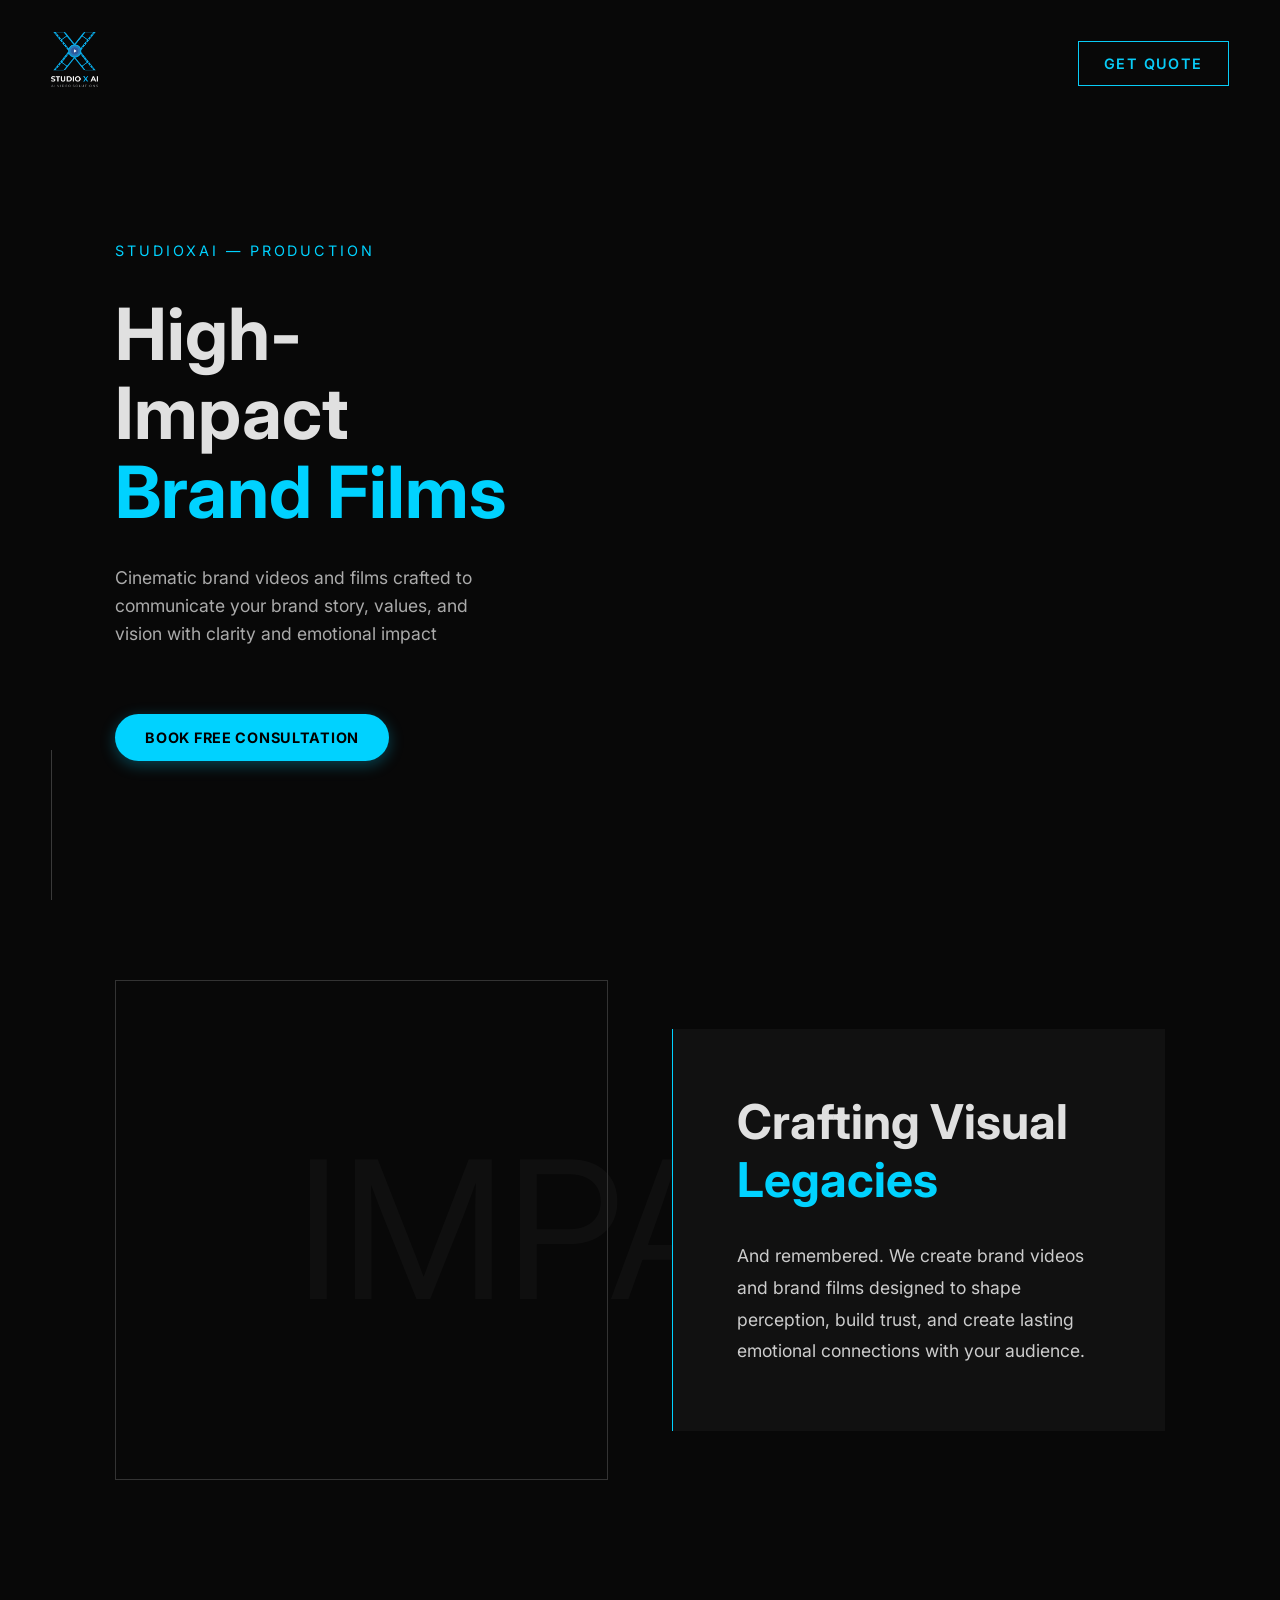
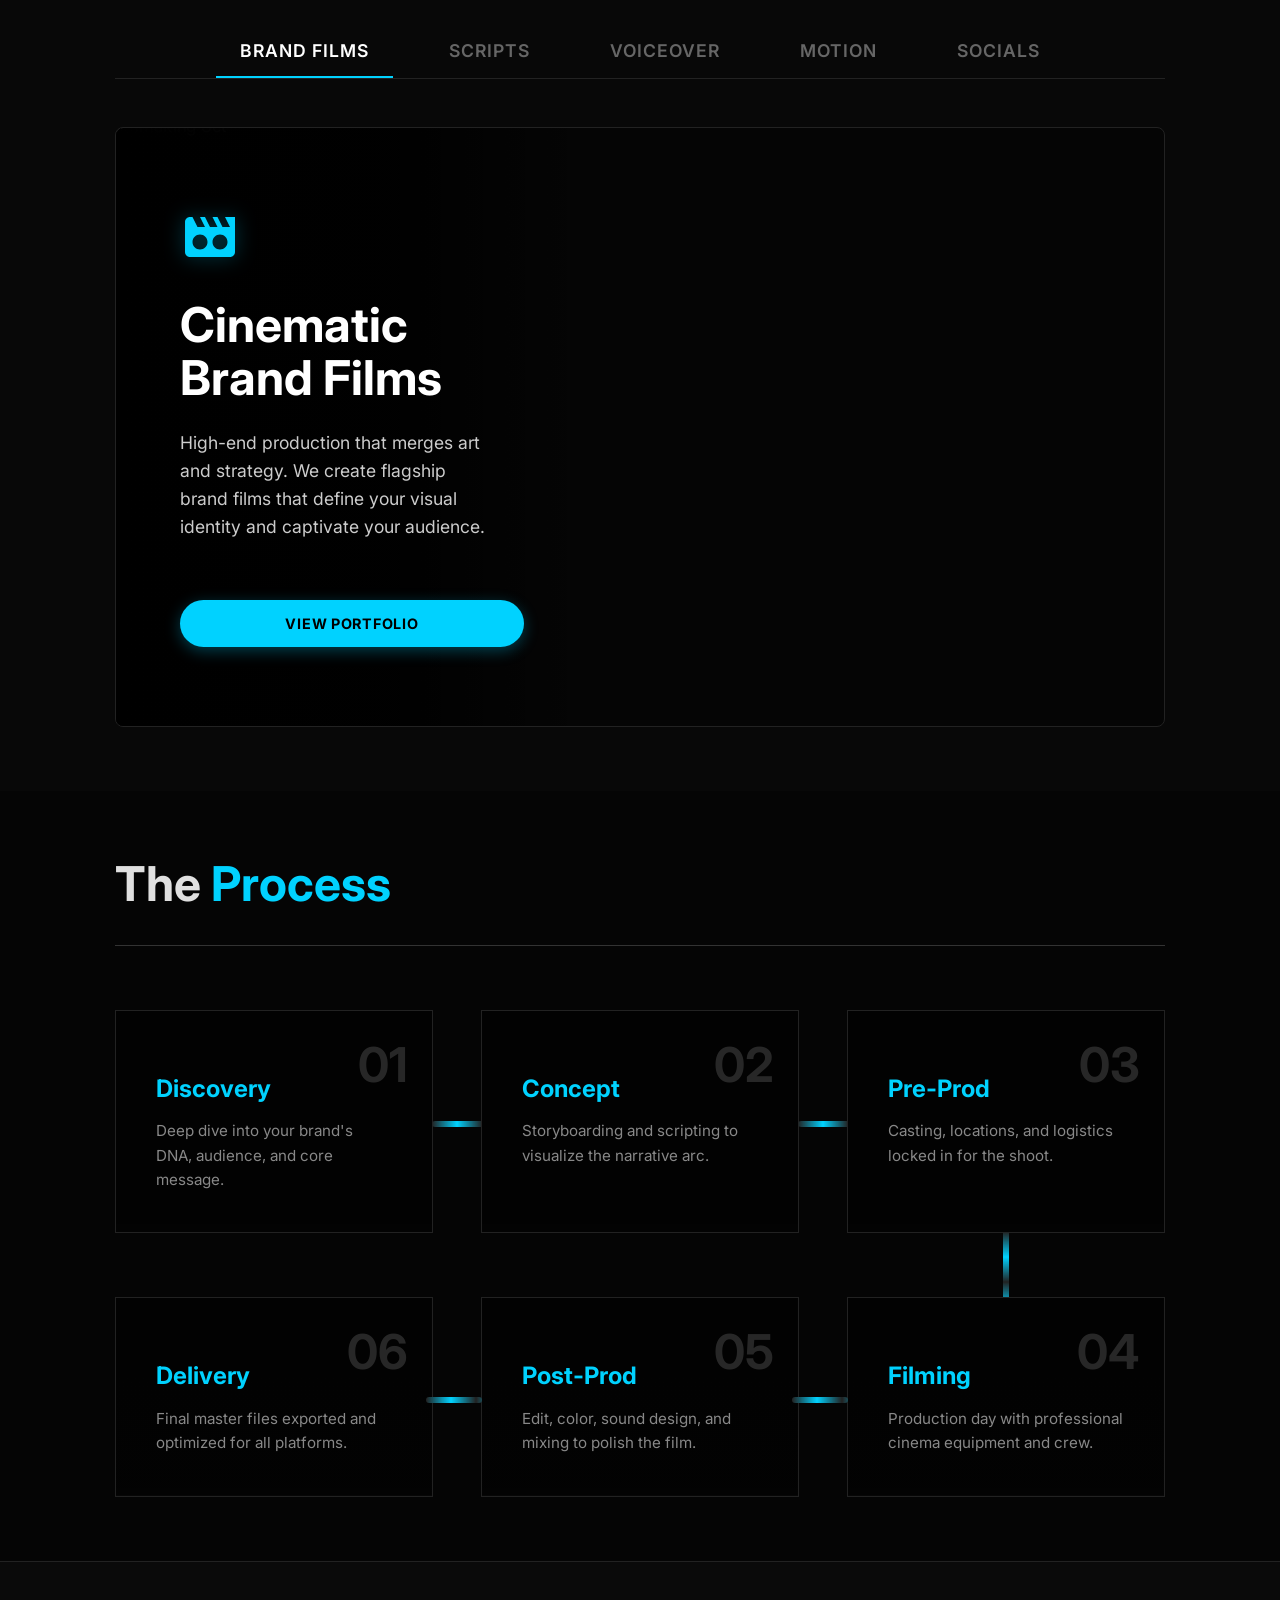
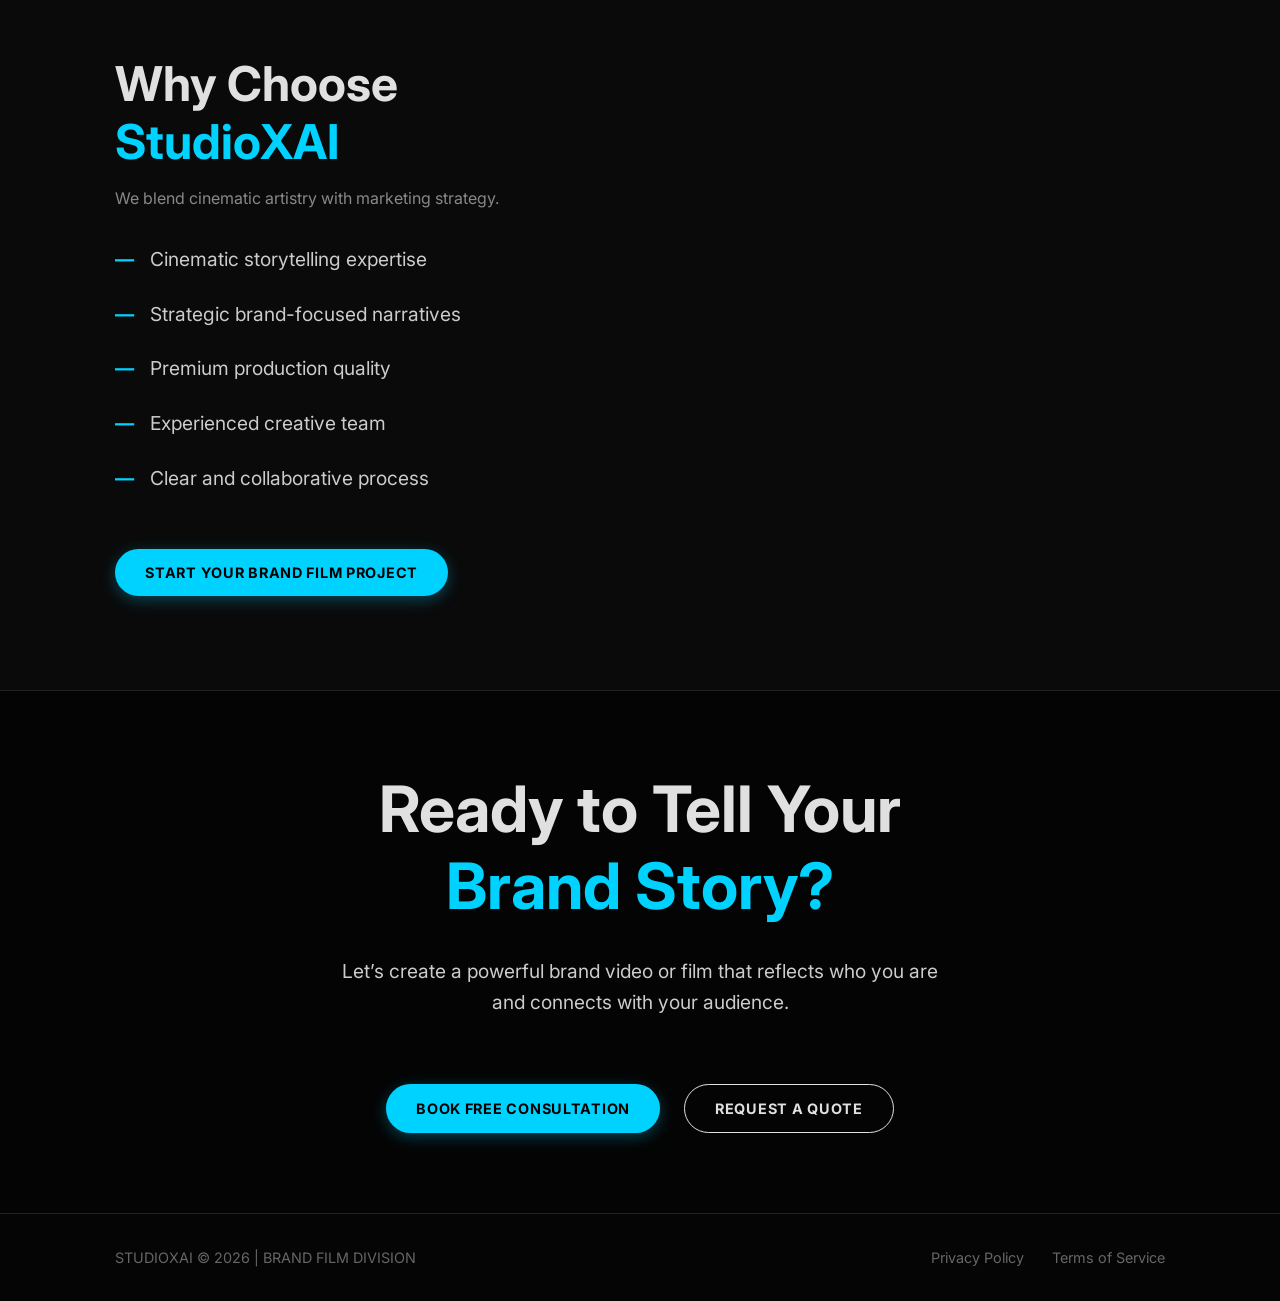
==== commit b20800ed: "changes" ====
--- a/brand-videos.html
+++ b/brand-videos.html
@@ -35,10 +35,10 @@
                 <span style="display:block; margin-bottom:2rem; font-size:0.9rem; letter-spacing:0.2em; color:var(--accent);">STUDIOXAI — PRODUCTION</span>
                 <h1 class="hero-title serif">
                     High-Impact <br>
-                    <span class="italic">Brand Films.</span>
+                    <span class="italic">Brand Films</span>
                 </h1>
                 <p style="color:#aaa; line-height:1.6; max-width:480px; font-size: 1.1rem;">
-                    Cinematic brand videos and films crafted to communicate your brand story, values, and vision with clarity and emotional impact.
+                    Cinematic brand videos and films crafted to communicate your brand story, values, and vision with clarity and emotional impact
                 </p>
                 <div style="margin-top: 3rem; display: flex; gap: 1rem; align-items: center;">
                     <a href="#" onclick="openModal('Book Consultation'); return false;" class="btn-primary">Book Free Consultation</a>
@@ -67,7 +67,7 @@
             
             <!-- Right Card -->
             <div class="intro-card">
-                <h2 class="serif" style="font-size: 3rem; margin-bottom: 2rem;">Crafting Visual <br> <span style="color: #00D2FF;">Legacies.</span></h2>
+                <h2 class="serif" style="font-size: 3rem; margin-bottom: 2rem;">Crafting Visual <br> <span style="color: #00D2FF;">Legacies</span></h2>
                 <p style="color: #ccc; line-height: 1.8; font-size: 1.1rem;">
                     And remembered. We create brand videos and brand films designed to shape perception, build trust, and create lasting emotional connections with your audience.
                 </p>
@@ -177,9 +177,7 @@
             </script>
         </div>
             
-            <div style="margin-top: 5rem; text-align: center;">
-                 <a href="#" onclick="openModal('Portfolio Request'); return false;" class="btn-secondary">View Brand Film Portfolio</a>
-            </div>
+           
         </div>
     </section>
 
@@ -187,8 +185,8 @@
     <section class="section-process">
         <div class="container">
              <div class="cols-header" style="text-align: center; margin-bottom: 2rem;">
-                <h2 class="serif">The Process</h2>
-                <p style="margin: 0 auto; color: #888;">Seamless execution from start to finish.</p>
+                <h2 class="serif">The <span style="color: #00D2FF;">Process</span></h2>
+               
             </div>
             
             <div class="process-grid">
@@ -215,14 +213,14 @@
                 </div>
 
                 <!-- Step 4 -->
-                <div class="p-card" style="--p-bg: url('https://images.unsplash.com/photo-1533558778401-209a53d6ab27?q=80&w=600&auto=format&fit=crop')">
+                <div class="p-card" style="--p-bg: url('https://images.unsplash.com/photo-1492691527719-9d1e07e534b4?auto=format&fit=crop&q=80&w=600')">
                     <span class="p-num">04</span>
                     <h3 class="p-title">Filming</h3>
                     <p class="p-desc">Production day with professional cinema equipment and crew.</p>
                 </div>
 
                 <!-- Step 5 -->
-                <div class="p-card" style="--p-bg: url('https://images.unsplash.com/photo-1574717024653-61fd2cf4d44c?q=80&w=600&auto=format&fit=crop')">
+                <div class="p-card" style="--p-bg: url('https://images.unsplash.com/photo-1574717024653-61fd2cf4d44c?auto=format&fit=crop&q=80&w=600')">
                     <span class="p-num">05</span>
                     <h3 class="p-title">Post-Prod</h3>
                     <p class="p-desc">Edit, color, sound design, and mixing to polish the film.</p>
@@ -244,7 +242,7 @@
     <section class="section-why-us">
         <div class="container why-grid">
             <div class="why-content">
-                <h2 class="serif" style="font-size: 3rem;">Why Choose StudioXAI</h2>
+                <h2 class="serif" style="font-size: 3rem;">Why Choose <span style="color: #00D2FF;">StudioXAI</span></h2>
                 <p style="color: #888; margin-top: 1rem;">We blend cinematic artistry with marketing strategy.</p>
                 <ul>
                     <li>Cinematic storytelling expertise</li>
@@ -257,7 +255,7 @@
             </div>
             <div class="why-image-wrap">
                  <video autoplay muted loop playsinline>
-                    <source src="https://pub-d8add5c3ed1e4923aa87c457caea356d.r2.dev/we%20are%20video3.mp4" type="video/mp4">
+                    <source src="https://pub-d8add5c3ed1e4923aa87c457caea356d.r2.dev/ecommerce.mp4" type="video/mp4">
                 </video>
             </div>
         </div>
@@ -265,12 +263,13 @@
 
 
     <!-- 6. CTA SECTION -->
-    <section class="section-cta" style="position: relative; padding: 10rem 0; overflow: hidden;">
+    <section class="section-cta" style="position: relative; padding: 5rem 0; overflow: hidden;">
         <!-- Background Video -->
-        <video autoplay muted loop playsinline class="cta-video" style="position: absolute; top: 0; left: 0; width: 100%; height: 100%; object-fit: cover; z-index: 0; opacity: 0.6;">
-            <source src="https://videos.pexels.com/video-files/3195394/3195394-hd_1920_1080_25fps.mp4" type="video/mp4">
+        <!-- Background Video -->
+        <video autoplay muted loop playsinline class="cta-video" style="position: absolute; top: 0; left: 0; width: 100%; height: 100%; object-fit: cover; z-index: 0; opacity: 1;">
+            <source src="https://pub-d8add5c3ed1e4923aa87c457caea356d.r2.dev/brand.mp4" type="video/mp4">
         </video>
-        <div class="cta-overlay" style="position: absolute; top: 0; left: 0; width: 100%; height: 100%; background: rgba(0,0,0,0.7); z-index: 1;"></div>
+        <div class="cta-overlay" style="position: absolute; top: 0; left: 0; width: 100%; height: 100%; background: rgba(0,0,0,0.5); z-index: 1;"></div>
         
         <div class="container" style="position: relative; z-index: 2; text-align: center; display: flex; flex-direction: column; align-items: center;">
                 <h2 class="serif" style="font-size: 4rem; margin-bottom: 2rem;">Ready to Tell Your <br> <span class="italic">Brand Story?</span></h2>
@@ -291,7 +290,7 @@
                 STUDIOXAI © 2026 | BRAND FILM DIVISION
             </div>
             <div>
-                <a href="#" style="margin-right: 1.5rem; transition: color 0.3s;" onmouseover="this.style.color='#fff'" onmouseout="this.style.color='#666'">Privacy Policy</a>
+                <a href="privacy-policy.html" style="margin-right: 1.5rem; transition: color 0.3s;" onmouseover="this.style.color='#fff'" onmouseout="this.style.color='#666'">Privacy Policy</a>
                 <a href="#" style="transition: color 0.3s;" onmouseover="this.style.color='#fff'" onmouseout="this.style.color='#666'">Terms of Service</a>
             </div>
         </div>
@@ -300,18 +299,45 @@
 
     <!-- MODAL -->
     <div id="projectModal" class="modal-overlay">
-        <div class="modal-content" style="background: #111; border: 1px solid #333; padding: 3rem;">
-            <button class="close-modal" onclick="closeModal()">&times;</button>
-            <div class="modal-header" style="text-align: left;">
-                <h2 class="serif" style="font-size: 2rem;">Inquire</h2>
-                <p style="color: #666;">Begin the conversation.</p>
-            </div>
-            <form class="modal-form" action="contact.php" method="POST">
-                <input type="text" name="name" placeholder="Name" required style="width: 100%; padding: 1rem 0; margin-bottom: 1.5rem; background: transparent; border: none; border-bottom: 1px solid #333; color: #fff; font-family: var(--font-serif); font-size: 1.2rem;">
-                <input type="email" name="email" placeholder="Email" required style="width: 100%; padding: 1rem 0; margin-bottom: 1.5rem; background: transparent; border: none; border-bottom: 1px solid #333; color: #fff; font-family: var(--font-serif); font-size: 1.2rem;">
-                <textarea name="message" placeholder="Tell us about your brand..." required style="width: 100%; padding: 1rem 0; margin-bottom: 2rem; background: transparent; border: none; border-bottom: 1px solid #333; color: #fff; font-family: var(--font-serif); font-size: 1.2rem; min-height: 100px;"></textarea>
-                <button type="submit" style="background: transparent; color: var(--accent); border: 1px solid var(--accent); padding: 1rem 3rem; font-family: var(--font-serif); font-style: italic; cursor: pointer; transition: all 0.3s;">Submit Inquiry</button>
-            </form>
+        <div class="modal-content" style="background: transparent; padding: 0; max-width: 600px; width: 100%;">
+            <!-- Uses the ported styles from contact page (.prj-input-panel) -->
+             <div class="prj-input-panel" style="border: 1px solid #333; position: relative;">
+                <button class="close-modal" onclick="closeModal()" style="position: absolute; top: 20px; right: 20px; background: transparent; border: none; font-size: 2rem; color: #666; cursor: pointer; z-index: 10;">&times;</button>
+                
+                <div class="modal-header" style="text-align: center; margin-bottom: 2rem; position: relative; padding: 0;">
+                    <h2 class="serif" style="font-size: 2.5rem; margin-bottom: 0.5rem;">Inquire</h2>
+                    <p style="color: #666; font-size: 1.1rem;">Begin the conversation.</p>
+                </div>
+                
+                <form class="modal-form" action="contact.php" method="POST">
+                    <div class="prj-field-wrapper">
+                        <label class="prj-field-tag">Name</label>
+                        <input type="text" name="name" class="prj-text-field" placeholder="Your Name" required>
+                    </div>
+                    
+                    <div class="prj-field-wrapper">
+                         <label class="prj-field-tag">Email</label>
+                        <input type="email" name="email" class="prj-text-field" placeholder="your@email.com" required>
+                    </div>
+                     <div class="prj-field-wrapper">
+                         <label class="prj-field-tag">Mobile</label>
+                        <input type="number" name="mobile" class="prj-text-field" placeholder="+9123456789" required>
+                    </div>
+                    
+                    <div class="prj-field-wrapper">
+                         <label class="prj-field-tag">Project Details</label>
+                        <textarea name="message" class="prj-message-field" placeholder="Tell us about your brand..." required></textarea>
+                    </div>
+                    
+                    <button type="submit" class="prj-action-trigger" style="width: 100%; margin-top: 1rem;">
+                        <span>Submit Inquiry →</span>
+                    </button>
+                    
+                    <p class="prj-legal-note" style="margin-top: 1.5rem;">
+                        Response within 24 hours. Transparent pricing.
+                    </p>
+                </form>
+            </div>
         </div>
     </div>
 
--- a/assets/css/brand-videos.css
+++ b/assets/css/brand-videos.css
@@ -134,8 +134,9 @@
 /* 2. OVERLAP SECTION (INTRO) */
 .section-overlap {
     position: relative;
-    padding: 10rem 0;
-}
+    padding: 5rem 0; /* Reduced from 10rem */
+}
+
 
 .overlap-bg-text {
     font-family: var(--font-serif);
@@ -190,7 +191,7 @@
 
 /* 3. COLUMNS SECTION (SERVICES) */
 .section-columns {
-    padding: 8rem 0;
+    padding: 4rem 0;
 }
 
 .cols-header {
@@ -208,7 +209,7 @@
 
 /* 3. SERVICES (CINEMA SHOWCASE) */
 .section-services {
-    padding: 6rem 0;
+    padding: 3rem 0;
     background: #000;
     position: relative;
     border-top: 1px solid #111;
@@ -349,7 +350,7 @@
 
 /* 4. PROCESS SECTION (SNAKE PIPE GRID) */
 .section-process {
-    padding: 8rem 0;
+    padding: 4rem 0;
     background: #050505;
     overflow: hidden;
 }
@@ -396,10 +397,24 @@
     font-size: 1.5rem;
     margin-top: 1.5rem;
     margin-bottom: 1rem;
+    color: var(--accent);
+    transition: color 0.3s ease;
+}
+
+.p-desc { 
+    color: #888; 
+    line-height: 1.6; 
+    font-size: 0.95rem; 
+    transition: color 0.3s ease;
+}
+
+.p-card:hover .p-title {
     color: #fff;
 }
 
-.p-desc { color: #888; line-height: 1.6; font-size: 0.95rem; }
+.p-card:hover .p-desc {
+    color: var(--accent);
+}
 
 /* --- PIPES & LIQUID ANIMATION --- */
 @keyframes flowRight {
@@ -547,7 +562,7 @@
 /* 5. WHY US (Replaces Break) */
 .section-why-us {
     position: relative;
-    padding: 8rem 0;
+    padding: 4rem 0;
     background: #0a0a0a;
     border-top: 1px solid #222;
     border-bottom: 1px solid #222;
@@ -596,7 +611,7 @@
 
 /* FOOTER / CTA */
 .editorial-footer {
-    padding: 6rem 0;
+    padding: 3rem 0;
     border-top: 1px solid #222;
     display: flex;
     justify-content: space-between;
@@ -615,13 +630,273 @@
     mix-blend-mode: exclusion;
 }
 
-/* RESPONSIVE */
+/* ========================================
+   RESPONSIVE DESIGN
+   ======================================== */
 @media (max-width: 1024px) {
-    .hero-grid { grid-template-columns: 1fr; }
-    .hero-video-wrap { height: 50vh; order: -1; margin-bottom: 2rem; }
-    .intro-card { margin: 0; width: 100%; }
-    .service-row { grid-template-columns: 1fr; gap: 1rem; }
-    .scatter-grid { grid-template-columns: 1fr; }
-    .scatter-item:nth-child(n) { margin-top: 0; }
-    .editorial-footer { flex-direction: column; align-items: flex-start; gap: 3rem; }
-}
+    .container { padding: 0 5vw; }
+    
+    .hero-grid { 
+        grid-template-columns: 1fr; 
+        gap: 3rem;
+    }
+    
+    .hero-video-wrap { 
+        height: 60vh; 
+        order: -1; /* Video on top */
+        margin-bottom: 2rem; 
+    }
+    
+    .hero-title {
+        font-size: 3.5rem;
+    }
+    
+    .intro-video-left {
+        order: -1; 
+        height: 400px; 
+    }
+    
+    .section-overlap { padding: 4rem 0; }
+    .section-columns { padding: 3rem 0; }
+    .section-services { padding: 2rem 0; }
+    .section-process { padding: 3rem 0; }
+    .section-why-us { padding: 3rem 0; }
+}
+
+@media (max-width: 768px) {
+    /* Hero */
+    .hero-title { font-size: 2.8rem; }
+    .hero-video-wrap { height: 50vh; }
+    .btn-primary, .btn-secondary { width: 100%; text-align: center; justify-content: center; }
+
+    /* Intro */
+    .overlap-grid { grid-template-columns: 1fr; gap: 2rem; }
+    .intro-card { 
+        margin: 0; 
+        padding: 2rem; 
+        width: 100%; 
+        border-left: none; 
+        border-top: 1px solid var(--accent); 
+    }
+    .overlap-bg-text { font-size: 18vw; top: 20%; }
+    .intro-video-left { height: 300px; margin-bottom: 2rem; }
+
+    /* Services */
+    .section-columns .cols-header {
+        flex-direction: column;
+        align-items: flex-start;
+        gap: 1rem;
+    }
+    .cols-header p { text-align: left; max-width: 100%; margin: 0; }
+    
+    .services-tabs { gap: 1rem; flex-wrap: nowrap; overflow-x: auto; justify-content: flex-start; padding-bottom: 1rem; }
+    .s-tab-btn { font-size: 0.9rem; padding: 0.5rem 1rem; flex-shrink: 0; }
+    
+    .service-stage { height: auto; min-height: 500px; display: flex; flex-direction: column; }
+    .stage-panel { position: relative; opacity: 1; visibility: visible; display: none; height: auto; flex-direction: column; }
+    .stage-panel.active { display: flex; }
+    .stage-content { 
+        width: 100%; 
+        padding: 2rem; 
+        background: linear-gradient(0deg, #000 0%, rgba(0,0,0,0.9) 70%, transparent 100%); 
+        justify-content: flex-end; 
+        transform: none !important;
+        /* Ensure content sits on top */
+        margin-top: auto; 
+        min-height: 300px;
+    }
+    .stage-video-bg { position: absolute; height: 100%; }
+
+    /* Process */
+    .process-grid { grid-template-columns: 1fr; gap: 3rem; margin-top: 2rem; }
+    .p-card { margin-bottom: 0; }
+    /* Hide desktop pipes, rely on mobile pipes defined above or simplify */
+    
+    /* Why Us */
+    .why-grid { grid-template-columns: 1fr; gap: 3rem; }
+    .why-image-wrap { height: 300px; order: -1; }
+    .why-content h2 { font-size: 2.2rem; }
+
+    /* CTA */
+    .section-cta { padding: 4rem 0 !important; }
+    .section-cta h2 { font-size: 2.5rem !important; }
+    .section-cta p { font-size: 1rem !important; }
+    .section-cta div[style*="flex"] { flex-direction: column; gap: 1rem; width: 100%; padding: 0 1rem; }
+    
+    /* Footer */
+    .editorial-footer { flex-direction: column; align-items: flex-start; gap: 2rem; }
+    .editorial-footer div { flex-direction: column; align-items: flex-start; gap: 1rem; }
+    .editorial-footer a { margin: 0; display: block; margin-bottom: 0.5rem; }
+}
+
+@media (max-width: 480px) {
+    .container { padding: 0 1.5rem; }
+    .hero-title { font-size: 2.2rem; }
+    .p-num { font-size: 2.5rem; }
+    .modal-content { max-width: 100%; height: 100%; border-radius: 0; border: none; }
+    .prj-input-panel { border: none; height: 100%; padding: 2rem 1.5rem; justify-content: flex-start; overflow-y: auto; }
+}
+
+/* ========================================
+   CONTACT FORM STYLES (Ported from styles.css)
+   ======================================== */
+.prj-inquiry-zone {
+    padding: 80px 20px;
+    background: #000;
+}
+
+.prj-max-bound {
+    max-width: 1400px;
+    margin: 0 auto;
+}
+
+.prj-title-block {
+    text-align: center;
+    margin-bottom: 60px;
+}
+
+.prj-main-title {
+    font-size: 3rem;
+    font-weight: 700;
+    color: #fff;
+    margin-bottom: 15px;
+}
+
+.prj-sub-caption {
+    font-size: 1.25rem;
+    color: #999;
+}
+
+.prj-dual-layout {
+    display: grid;
+    /* grid-template-columns: 1fr 1fr; Remove splitting for modal use, or keep consistent */
+    display: block; /* For modal, we just want the form panel style */
+    gap: 0;
+}
+
+.prj-input-panel {
+    background: #0a0a0a;
+    padding: 60px 40px; 
+    border: 1px solid #222; /* Full border for standalone modal */
+    display: flex;
+    flex-direction: column;
+    justify-content: center;
+}
+
+.prj-field-wrapper {
+    margin-bottom: 25px;
+}
+
+.prj-field-tag {
+    color: #fff;
+    margin-bottom: 8px;
+    display: block;
+    font-weight: 500;
+    font-size: 0.95rem;
+    text-align: left; 
+}
+
+.prj-text-field,
+.prj-choice-field,
+.prj-message-field {
+    width: 100%;
+    padding: 14px 18px;
+    background: #111;
+    border: 1px solid #333;
+    border-radius: 6px;
+    color: #fff;
+    font-size: 1rem;
+    transition: all 0.3s ease;
+    font-family: inherit;
+}
+
+.prj-text-field:focus,
+.prj-choice-field:focus,
+.prj-message-field:focus {
+    outline: none;
+    border-color: var(--accent);
+    background: #1a1a1a;
+}
+
+.prj-text-field::placeholder,
+.prj-message-field::placeholder {
+    color: #666;
+}
+
+/* Remove spin buttons from number inputs */
+.prj-text-field[type=number]::-webkit-inner-spin-button, 
+.prj-text-field[type=number]::-webkit-outer-spin-button { 
+  -webkit-appearance: none; 
+  margin: 0; 
+}
+.prj-text-field[type=number] {
+  -moz-appearance: textfield; /* Firefox */
+}
+
+.prj-choice-field {
+    cursor: pointer;
+    appearance: none;
+    background-image: url("data:image/svg+xml,%3Csvg xmlns='http://www.w3.org/2000/svg' width='12' height='12' viewBox='0 0 12 12'%3E%3Cpath fill='%23999' d='M6 9L1 4h10z'/%3E%3C/svg%3E");
+    background-repeat: no-repeat;
+    background-position: right 15px center;
+    padding-right: 40px;
+}
+
+.prj-choice-field option {
+    background: #111;
+    color: #fff;
+}
+
+.prj-message-field {
+    min-height: 120px;
+    resize: vertical;
+}
+
+.prj-split-fields {
+    display: grid;
+    grid-template-columns: 1fr 1fr;
+    gap: 20px;
+}
+
+.prj-action-trigger {
+    width: 100%;
+    padding: 16px 32px;
+    background: #fff;
+    color: #000;
+    border: none;
+    border-radius: 6px;
+    font-size: 1rem;
+    font-weight: 600;
+    cursor: pointer;
+    transition: all 0.3s ease;
+    margin-top: 10px;
+}
+
+.prj-action-trigger:hover {
+    background: #e0e0e0;
+    transform: translateY(-2px);
+}
+
+.prj-action-trigger:active {
+    transform: translateY(0);
+}
+
+.prj-legal-note {
+    text-align: center;
+    color: var(--accent);
+    font-size: 0.9rem;
+    margin-top: 20px;
+    line-height: 1.5;
+}
+
+@media (max-width: 992px) {
+    .prj-input-panel {
+        padding: 40px 30px;
+    }
+}
+
+@media (max-width: 768px) {
+    .prj-split-fields {
+        grid-template-columns: 1fr;
+    }
+}
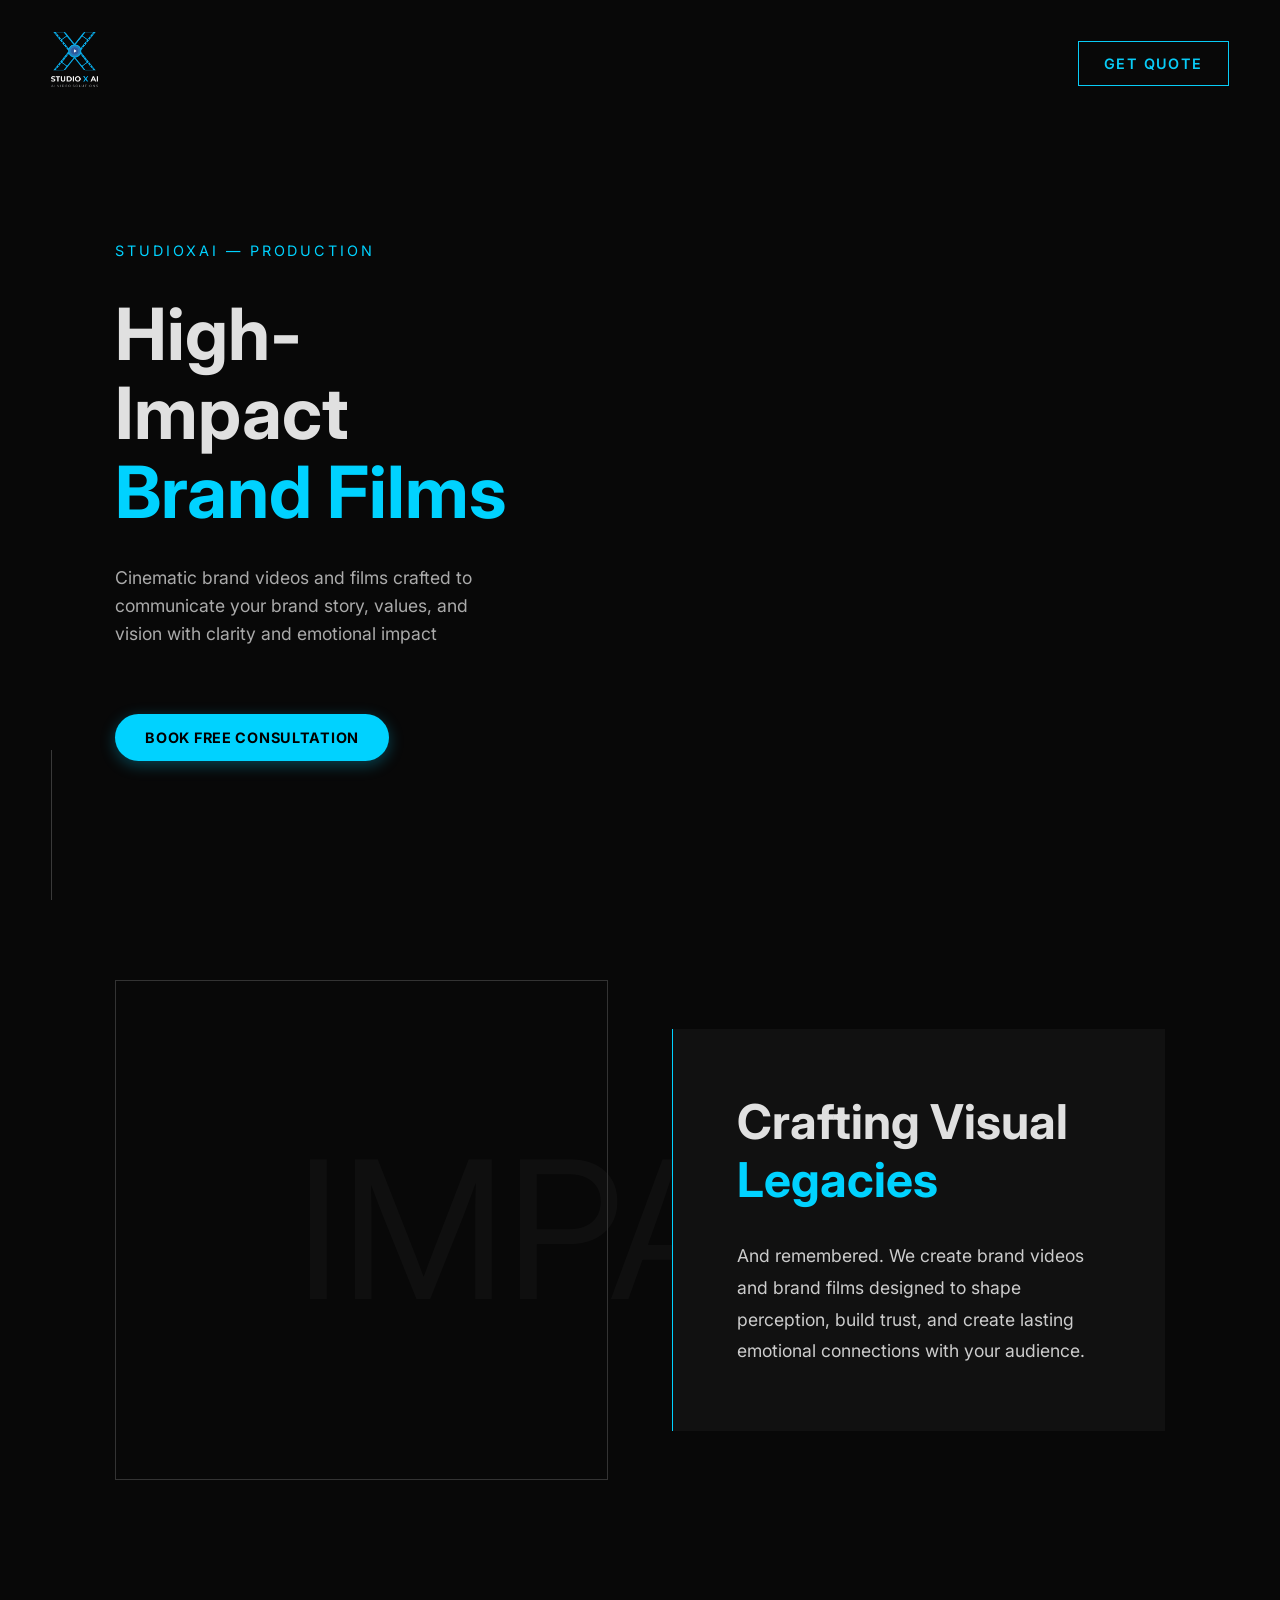
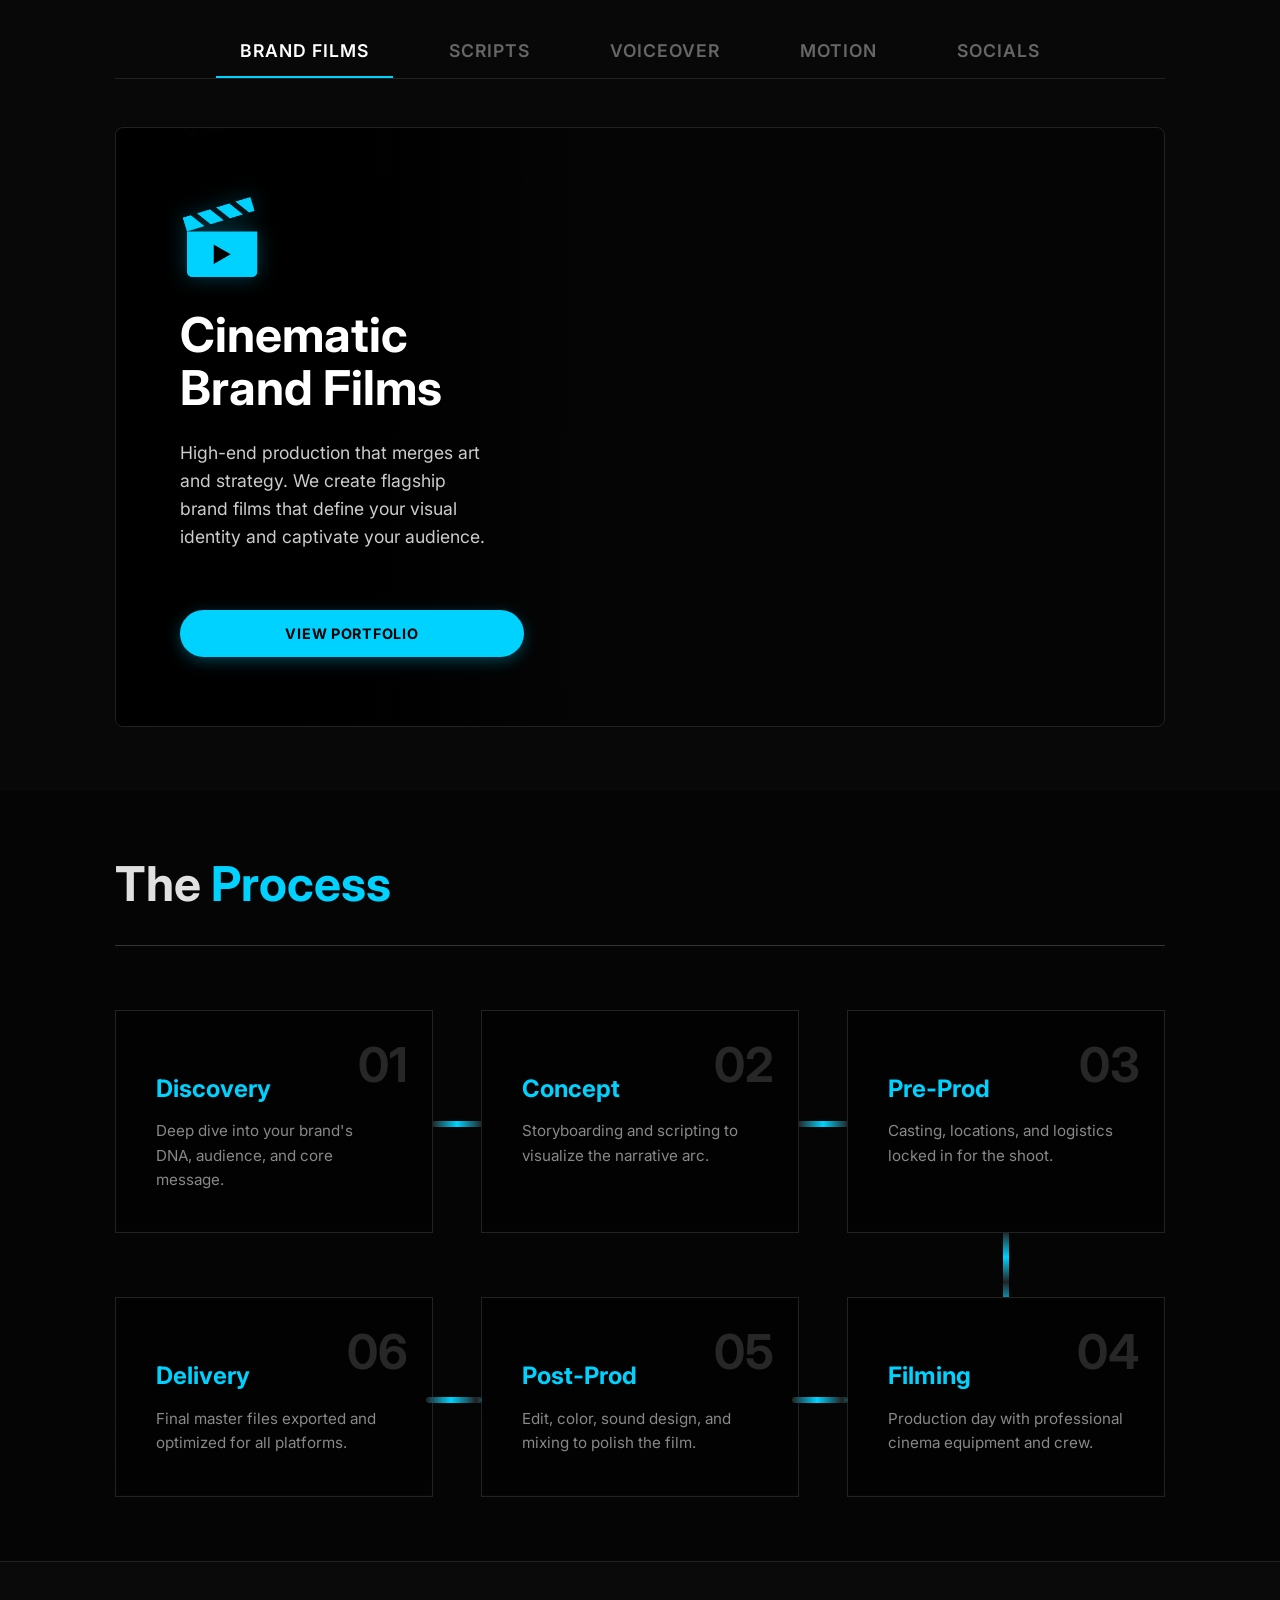
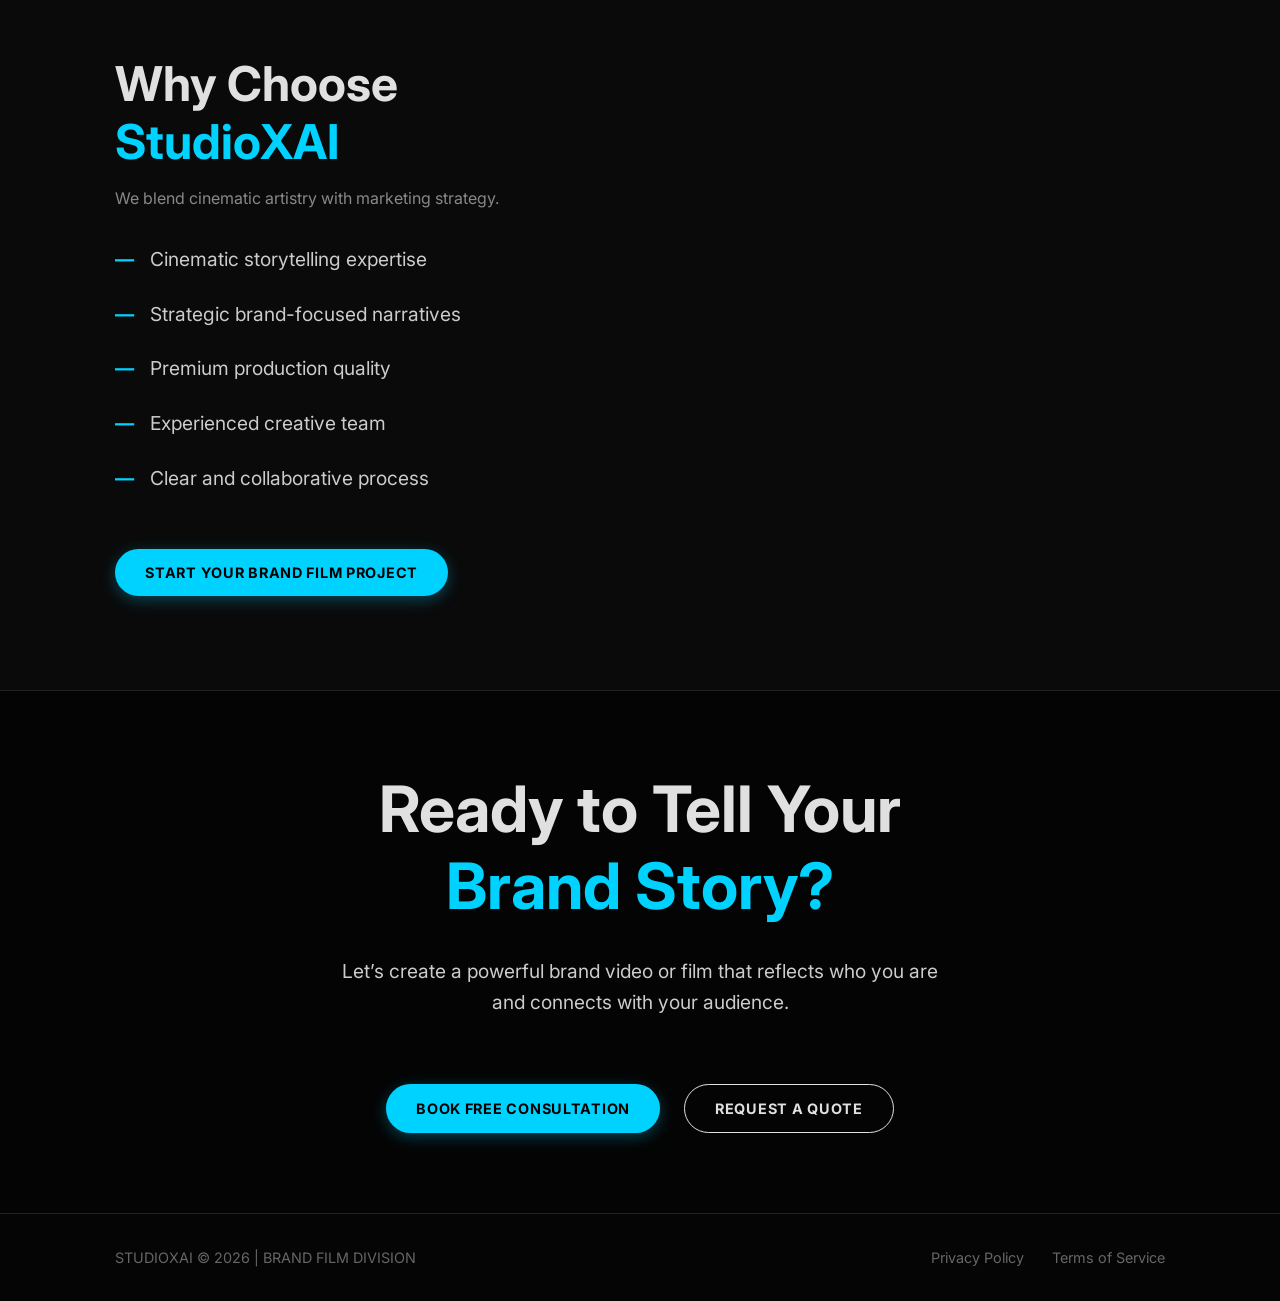
==== commit 02a0903f: "chnages" ====
--- a/brand-videos.html
+++ b/brand-videos.html
@@ -94,8 +94,8 @@
                 <div id="s1" class="stage-panel active">
                     <img class="stage-video-bg" src="https://images.unsplash.com/photo-1492691527719-9d1e07e534b4?auto=format&fit=crop&q=80&w=1920" alt="Filmmaking Set">
                     <div class="stage-content">
-                        <div class="stage-icon">
-                             <svg viewBox="0 0 24 24"><path d="M18 4l2 4h-3l-2-4h-2l2 4h-3l-2-4H8l2 4H7L5 4H4c-1.1 0-1.99.9-1.99 2L2 18c0 1.1.9 2 2 2h16c1.1 0 2-.9 2-2V4h-4zM8 17c-1.66 0-3-1.34-3-3s1.34-3 3-3 3 1.34 3 3-1.34 3-3 3zm8 0c-1.66 0-3-1.34-3-3s1.34-3 3-3 3 1.34 3 3-1.34 3-3 3z"/></svg>
+                         <div class="stage-icon">
+                            <img src="assets/images/flim.png" alt="Film Icon" style="width: 100%; height: 100%; object-fit: contain;">
                         </div>
                         <h3 class="stage-title">Cinematic Brand Films</h3>
                         <p class="stage-desc">High-end production that merges art and strategy. We create flagship brand films that define your visual identity and captivate your audience.</p>
@@ -108,7 +108,7 @@
                     <img class="stage-video-bg" src="https://images.unsplash.com/photo-1455390582262-044cdead277a?auto=format&fit=crop&q=80&w=1920" alt="Scriptwriting">
                     <div class="stage-content">
                          <div class="stage-icon">
-                            <svg viewBox="0 0 24 24"><path d="M14.06 9.02l.92.92L5.92 19H5v-.92l9.06-9.06M17.66 3c-.25 0-.51.1-.7.29l-1.83 1.83 3.75 3.75 1.83-1.83c.39-.39.39-1.02 0-1.41l-2.34-2.34c-.2-.2-.45-.29-.71-.29zm-3.6 3.19L3 17.25V21h3.75L17.81 9.94l-3.75-3.75z"/></svg>
+                            <img src="assets/images/script.png" alt="Script Icon" style="width: 100%; height: 100%; object-fit: contain;">
                         </div>
                         <h3 class="stage-title">Concept & Script</h3>
                         <p class="stage-desc">The blueprint of every great film. We develop compelling narratives, storyboards, and scripts that align perfectly with your market positioning.</p>
@@ -121,7 +121,7 @@
                     <img class="stage-video-bg" src="https://images.unsplash.com/photo-1590602847861-f357a9332bbc?auto=format&fit=crop&q=80&w=1920" alt="Microphone">
                     <div class="stage-content">
                          <div class="stage-icon">
-                            <svg viewBox="0 0 24 24"><path d="M12 14c1.66 0 3-1.34 3-3V5c0-1.66-1.34-3-3-3S9 3.34 9 5v6c0 1.66 1.34 3 3 3z"/><path d="M17 11c0 2.76-2.24 5-5 5s-5-2.24-5-5H5c0 3.53 2.61 6.43 6 6.92V21h2v-3.08c3.39-.49 6-3.39 6-6.92h-2z"/></svg>
+                            <img src="assets/images/voice-over.png" alt="Voiceover Icon" style="width: 100%; height: 100%; object-fit: contain;">
                         </div>
                         <h3 class="stage-title">Professional Voiceover</h3>
                         <p class="stage-desc">World-class audio engineering. We handle voice casting, licensing, and mixing to ensure your brand sounds as good as it looks.</p>
@@ -134,7 +134,7 @@
                     <img class="stage-video-bg" src="https://images.unsplash.com/photo-1550745165-9bc0b252726f?auto=format&fit=crop&q=80&w=1920" alt="Motion Graphics">
                     <div class="stage-content">
                          <div class="stage-icon">
-                           <svg viewBox="0 0 24 24"><path d="M21 3H3c-1.1 0-2 .9-2 2v14c0 1.1.9 2 2 2h18c1.1 0 2-.9 2-2V5c0-1.1-.9-2-2-2zm-10 2H3v2h8V5zm0 4H3v2h8V9zm0 4H3v2h8v-2zm-8 4v-2h8v2H3zm12.5-1.5l-4.5-3v6l4.5-3z"/></svg>
+                            <img src="assets/images/motion-graphics.png" alt="Motion Graphics Icon" style="width: 100%; height: 100%; object-fit: contain;">
                         </div>
                         <h3 class="stage-title">Motion Graphics</h3>
                         <p class="stage-desc">Visualize the invisible. Our 2D/3D motion graphics team explains complex concepts through stunning, dynamic animation.</p>
@@ -147,7 +147,7 @@
                     <img class="stage-video-bg" src="https://images.unsplash.com/photo-1611162616475-46b635cb6868?auto=format&fit=crop&q=80&w=1920" alt="Social Media">
                     <div class="stage-content">
                          <div class="stage-icon">
-                            <svg viewBox="0 0 24 24"><path d="M7 2v11h3v9l7-12h-4l4-8z"/></svg>
+                            <img src="assets/images/socail.png" alt="Social Media Icon" style="width: 100%; height: 100%; object-fit: contain;">
                         </div>
                         <h3 class="stage-title">Social Media Edits</h3>
                         <p class="stage-desc">Content configured for the feed. We engage users with fast-paced, vertical cuts optimized for Instagram Reels, TikTok, and Shorts.</p>
--- a/assets/css/brand-videos.css
+++ b/assets/css/brand-videos.css
@@ -313,13 +313,22 @@
 }
 
 .stage-icon {
-    width: 60px; height: 60px;
+    width: 80px; height: 80px;
     margin-bottom: 2rem;
     color: var(--accent);
     filter: drop-shadow(0 0 10px rgba(0,210,255,0.3));
-}
-
-.stage-icon svg { width: 100%; height: 100%; fill: currentColor; }
+    display: flex;
+    align-items: center;
+    justify-content: center;
+}
+
+.stage-icon svg, 
+.stage-icon img { 
+    width: 100%; 
+    height: 100%; 
+    object-fit: contain; 
+    fill: currentColor; 
+}
 
 .stage-title {
     font-size: 3rem;
@@ -664,6 +673,17 @@
 }
 
 @media (max-width: 768px) {
+    /* Tighten Section Gaps on Mobile */
+    .section-overlap,
+    .section-columns,
+    .section-services,
+    .section-process,
+    .section-why-us,
+    .editorial-footer {
+        padding: 2rem 0 !important;
+    }
+    .section-cta { padding: 2.5rem 0 !important; }
+
     /* Hero */
     .hero-title { font-size: 2.8rem; }
     .hero-video-wrap { height: 50vh; }
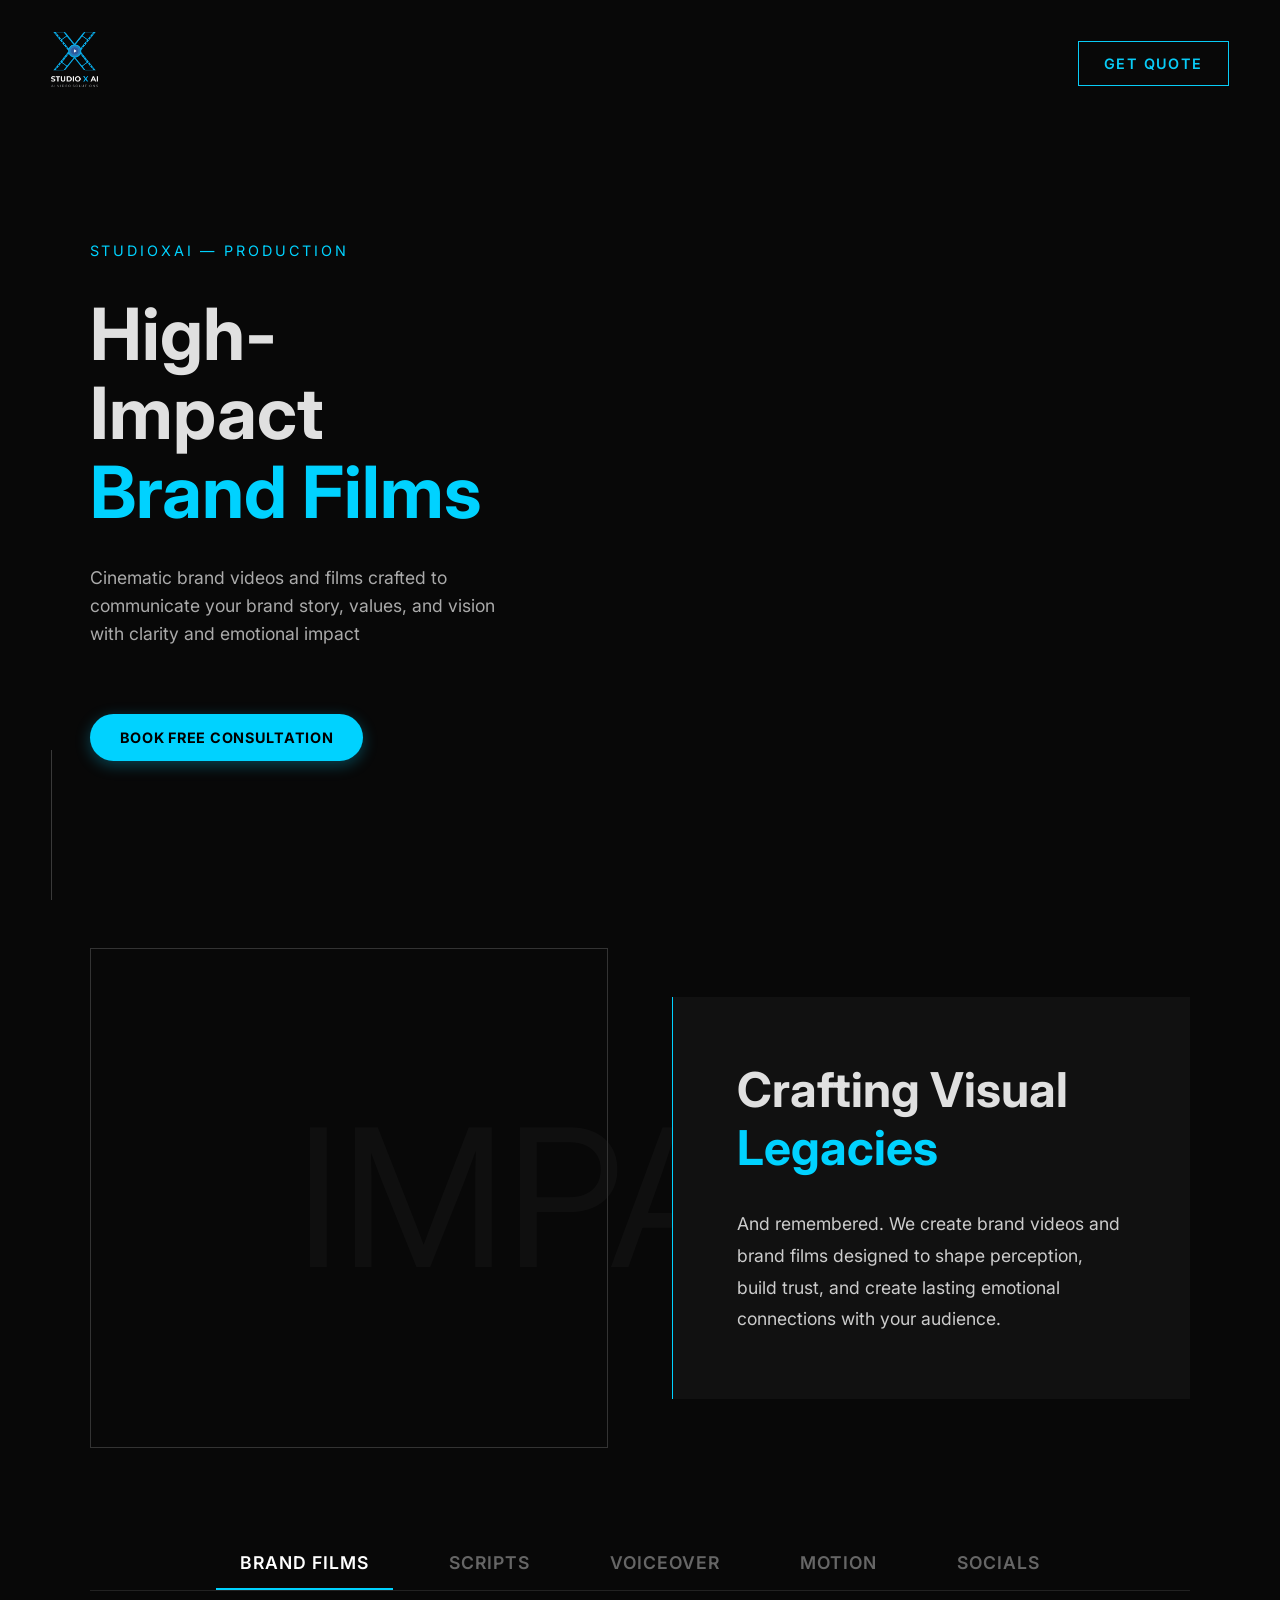
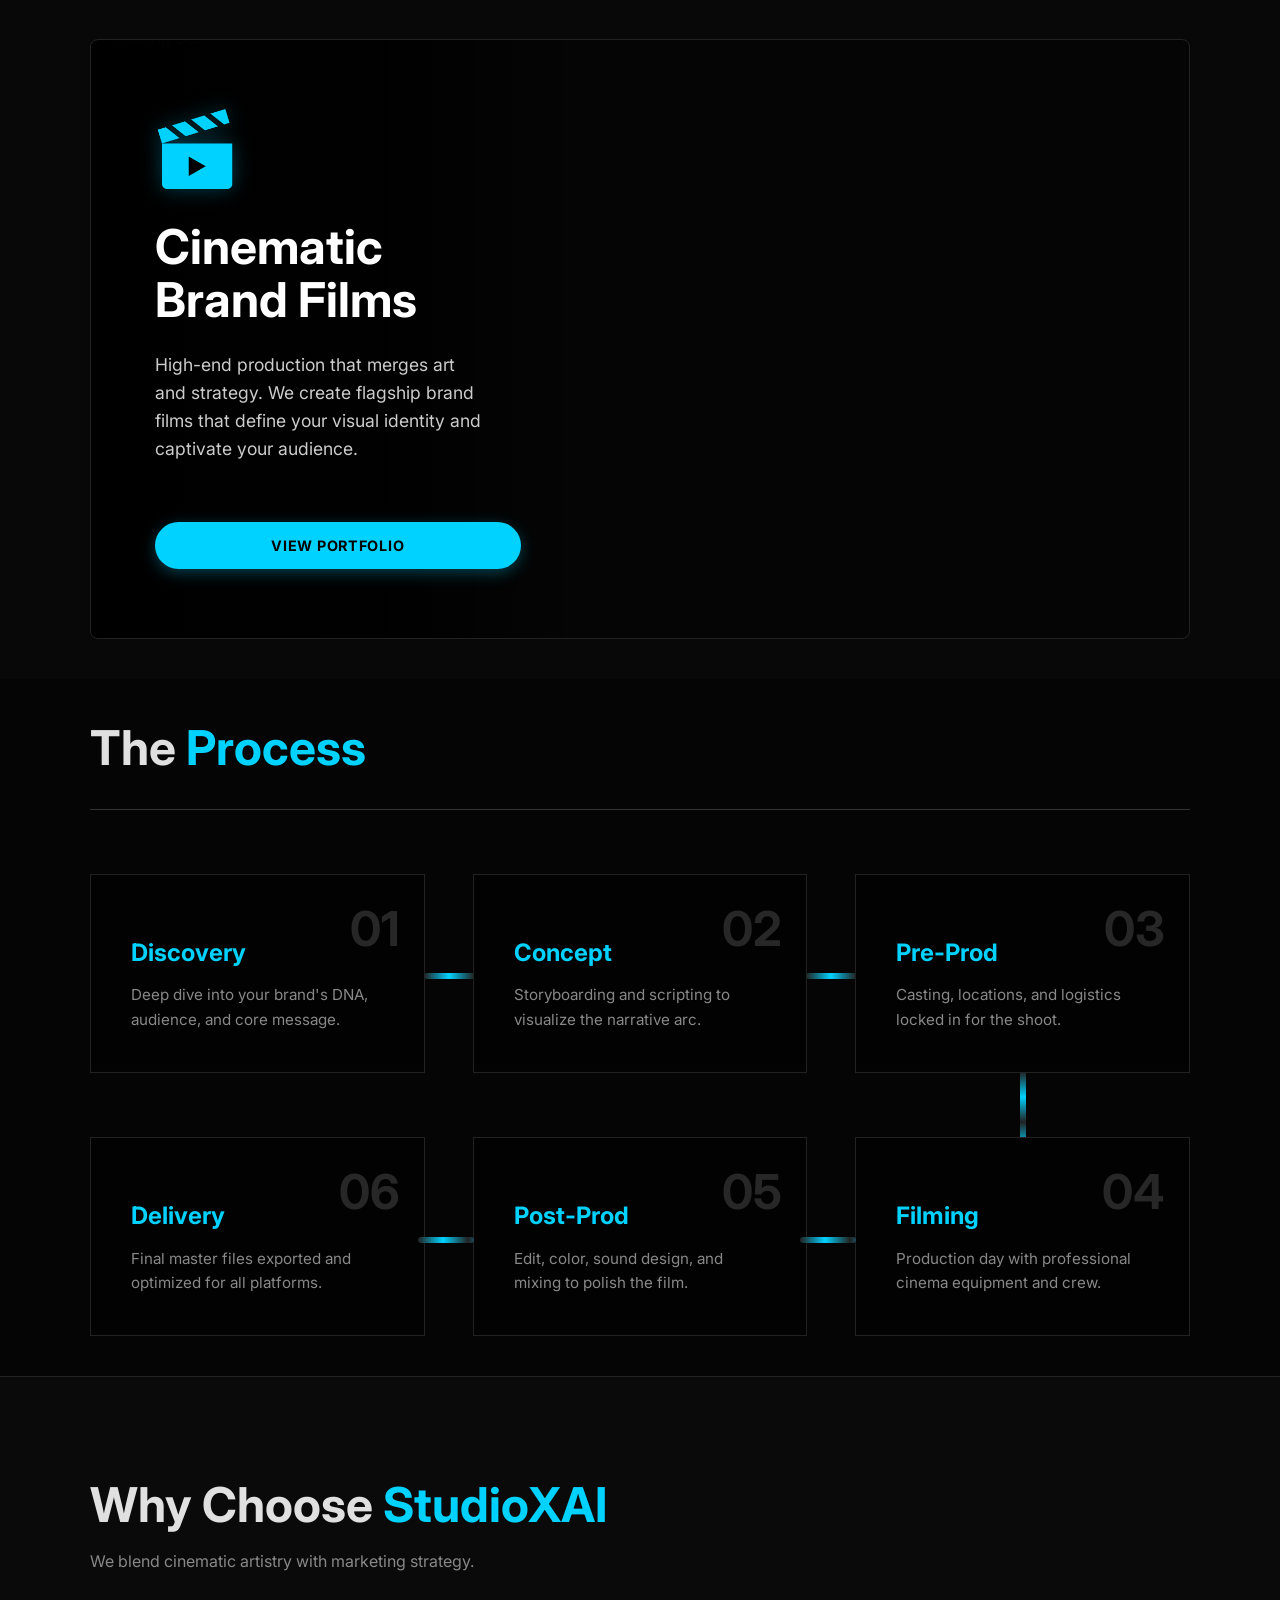
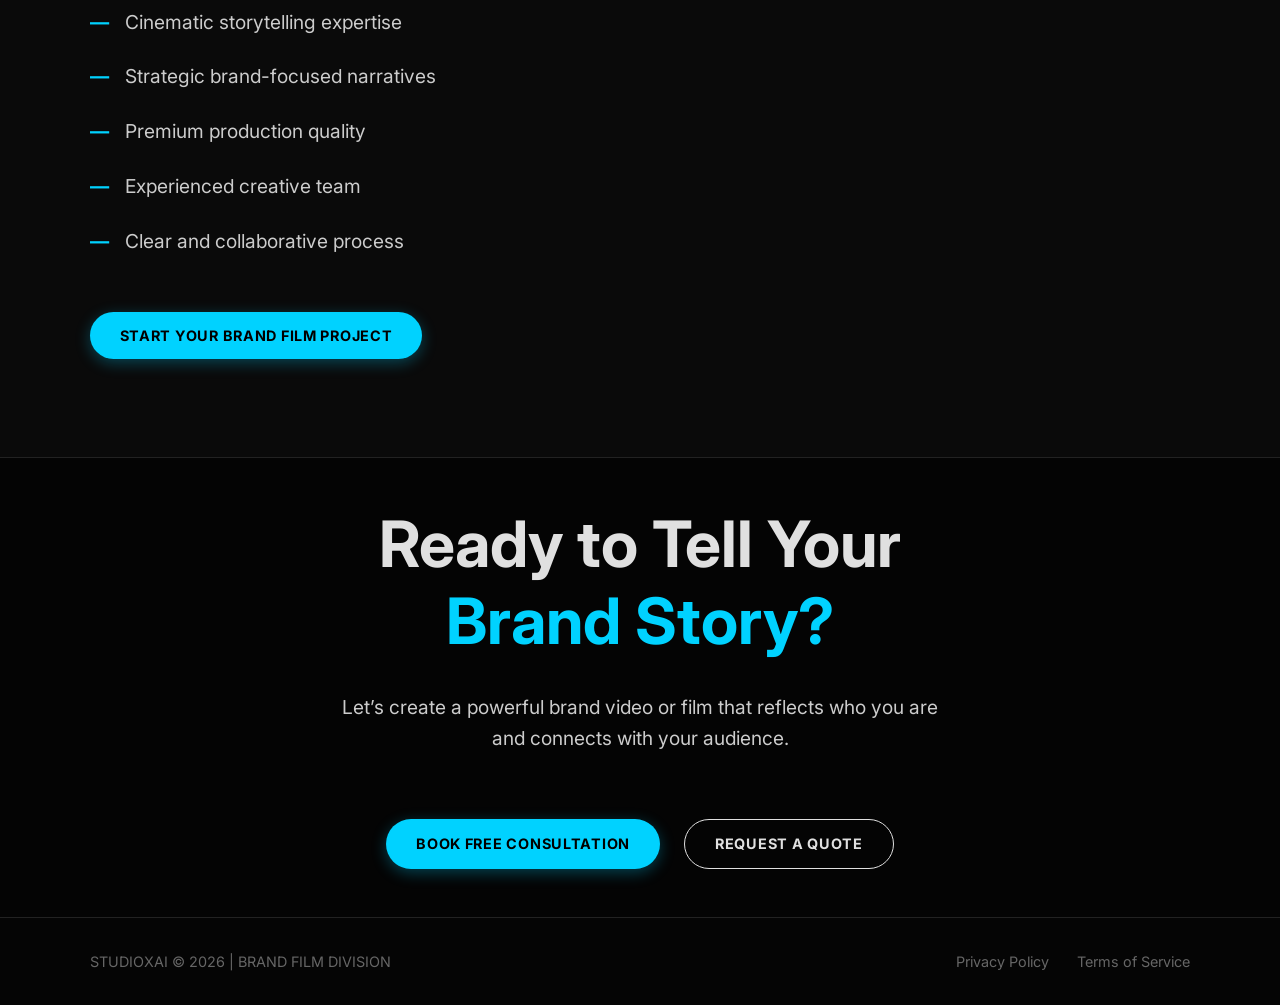
==== commit cbdc30b7: "changes" ====
--- a/brand-videos.html
+++ b/brand-videos.html
@@ -99,7 +99,7 @@
                         </div>
                         <h3 class="stage-title">Cinematic Brand Films</h3>
                         <p class="stage-desc">High-end production that merges art and strategy. We create flagship brand films that define your visual identity and captivate your audience.</p>
-                        <a href="#" class="btn-primary">View Portfolio</a>
+                        <a href="#" onclick="openModal('View Portfolio'); return false;" class="btn-primary">View Portfolio</a>
                     </div>
                 </div>
 
@@ -112,7 +112,7 @@
                         </div>
                         <h3 class="stage-title">Concept & Script</h3>
                         <p class="stage-desc">The blueprint of every great film. We develop compelling narratives, storyboards, and scripts that align perfectly with your market positioning.</p>
-                        <a href="#" class="btn-primary">Start Strategy</a>
+                        <a href="#" onclick="openModal('Start Strategy'); return false;" class="btn-primary">Start Strategy</a>
                     </div>
                 </div>
 
@@ -125,7 +125,7 @@
                         </div>
                         <h3 class="stage-title">Professional Voiceover</h3>
                         <p class="stage-desc">World-class audio engineering. We handle voice casting, licensing, and mixing to ensure your brand sounds as good as it looks.</p>
-                         <a href="#" class="btn-primary">Listen to Samples</a>
+                         <a href="#" onclick="openModal('Listen to Samples'); return false;" class="btn-primary">Listen to Samples</a>
                     </div>
                 </div>
 
@@ -138,7 +138,7 @@
                         </div>
                         <h3 class="stage-title">Motion Graphics</h3>
                         <p class="stage-desc">Visualize the invisible. Our 2D/3D motion graphics team explains complex concepts through stunning, dynamic animation.</p>
-                         <a href="#" class="btn-primary">View VFX Reel</a>
+                         <a href="#" onclick="openModal('View VFX Reel'); return false;" class="btn-primary">View VFX Reel</a>
                     </div>
                 </div>
 
@@ -151,7 +151,7 @@
                         </div>
                         <h3 class="stage-title">Social Media Edits</h3>
                         <p class="stage-desc">Content configured for the feed. We engage users with fast-paced, vertical cuts optimized for Instagram Reels, TikTok, and Shorts.</p>
-                         <a href="#" class="btn-primary">See Results</a>
+                         <a href="#" onclick="openModal('See Results'); return false;" class="btn-primary">See Results</a>
                     </div>
                 </div>
 
@@ -263,7 +263,7 @@
 
 
     <!-- 6. CTA SECTION -->
-    <section class="section-cta" style="position: relative; padding: 5rem 0; overflow: hidden;">
+    <section class="section-cta" style="position: relative; padding: 3rem 0; overflow: hidden;">
         <!-- Background Video -->
         <!-- Background Video -->
         <video autoplay muted loop playsinline class="cta-video" style="position: absolute; top: 0; left: 0; width: 100%; height: 100%; object-fit: cover; z-index: 0; opacity: 1;">
@@ -299,13 +299,13 @@
 
     <!-- MODAL -->
     <div id="projectModal" class="modal-overlay">
-        <div class="modal-content" style="background: transparent; padding: 0; max-width: 600px; width: 100%;">
+        <div class="modal-content" style="background: transparent; padding: 0; max-width: 500px; width: 100%;">
             <!-- Uses the ported styles from contact page (.prj-input-panel) -->
              <div class="prj-input-panel" style="border: 1px solid #333; position: relative;">
-                <button class="close-modal" onclick="closeModal()" style="position: absolute; top: 20px; right: 20px; background: transparent; border: none; font-size: 2rem; color: #666; cursor: pointer; z-index: 10;">&times;</button>
-                
-                <div class="modal-header" style="text-align: center; margin-bottom: 2rem; position: relative; padding: 0;">
-                    <h2 class="serif" style="font-size: 2.5rem; margin-bottom: 0.5rem;">Inquire</h2>
+                <button class="close-modal" onclick="closeModal()" style="position: absolute; top: 15px; right: 15px; background: transparent; border: none; font-size: 1.5rem; color: #666; cursor: pointer; z-index: 10;">&times;</button>
+                
+                <div class="modal-header" style="text-align: center; margin-bottom: 1.5rem; position: relative; padding: 0;">
+                    <h2 class="serif" style="font-size: 2rem; margin-bottom: 0.5rem;">Inquire</h2>
                     <p style="color: #666; font-size: 1.1rem;">Begin the conversation.</p>
                 </div>
                 
--- a/assets/css/brand-videos.css
+++ b/assets/css/brand-videos.css
@@ -23,9 +23,9 @@
 
 /* UTILS */
 .container {
-    max-width: 1400px;
+    max-width: 1800px; /* Increased from 1400px to fill space */
     margin: 0 auto;
-    padding: 0 4vw;
+    padding: 0 2vw; /* Reduced side padding */
     position: relative;
 }
 
@@ -134,7 +134,7 @@
 /* 2. OVERLAP SECTION (INTRO) */
 .section-overlap {
     position: relative;
-    padding: 5rem 0; /* Reduced from 10rem */
+    padding: 3rem 0; /* Reduced from 5rem */
 }
 
 
@@ -191,7 +191,7 @@
 
 /* 3. COLUMNS SECTION (SERVICES) */
 .section-columns {
-    padding: 4rem 0;
+    padding: 2.5rem 0;
 }
 
 .cols-header {
@@ -209,7 +209,7 @@
 
 /* 3. SERVICES (CINEMA SHOWCASE) */
 .section-services {
-    padding: 3rem 0;
+    padding: 2.5rem 0;
     background: #000;
     position: relative;
     border-top: 1px solid #111;
@@ -359,7 +359,7 @@
 
 /* 4. PROCESS SECTION (SNAKE PIPE GRID) */
 .section-process {
-    padding: 4rem 0;
+    padding: 2.5rem 0;
     background: #050505;
     overflow: hidden;
 }
@@ -571,7 +571,7 @@
 /* 5. WHY US (Replaces Break) */
 .section-why-us {
     position: relative;
-    padding: 4rem 0;
+    padding: 2.5rem 0;
     background: #0a0a0a;
     border-top: 1px solid #222;
     border-bottom: 1px solid #222;
@@ -620,7 +620,7 @@
 
 /* FOOTER / CTA */
 .editorial-footer {
-    padding: 3rem 0;
+    padding: 2.5rem 0;
     border-top: 1px solid #222;
     display: flex;
     justify-content: space-between;
@@ -684,9 +684,44 @@
     }
     .section-cta { padding: 2.5rem 0 !important; }
 
-    /* Hero */
-    .hero-title { font-size: 2.8rem; }
-    .hero-video-wrap { height: 50vh; }
+    /* Hero Overlay for Mobile */
+    .hero-grid { 
+        display: block; 
+        position: relative; 
+        height: 100vh; /* Make hero full screen on mobile */
+        margin-top: -100px; /* Counteract body padding-top */
+        padding: 0 !important; /* OVERRIDE .container PADDING */
+        width: 100vw; /* Force full viewport width */
+        max-width: none; /* Unwrap from container constraint */
+        left: 50%; /* Center break-out */
+        margin-left: -50vw; /* Center break-out */
+    }
+    .hero-video-wrap { 
+        position: absolute;
+        top: 0; left: 0;
+        width: 100%; height: 100%;
+        margin-bottom: 0;
+        z-index: 0;
+    }
+    .hero-text {
+        position: absolute; /* Lock to bottom */
+        bottom: 0; left: 0;
+        width: 100%;
+        height: auto;
+        min-height: 50vh; /* Increased gradient height for smoothness */
+        z-index: 2;
+        display: flex;
+        flex-direction: column;
+        justify-content: flex-end; /* Push content to very bottom */
+        padding: 4rem 2rem 3rem; /* More top padding for gradient fade */
+        /* Seamless Gradient Fade */
+        background: linear-gradient(to top, #000 0%, rgba(0,0,0,0.9) 30%, transparent 100%);
+        backdrop-filter: none;
+        -webkit-backdrop-filter: none;
+        border-top: none;
+    }
+    .hero-title { font-size: 2.5rem; text-shadow: none; margin-bottom: 1.5rem; }
+    .hero-text p { font-size: 1rem; color: #ccc; margin-bottom: 2rem; } /* Ensure subtext is visible if any */
     .btn-primary, .btn-secondary { width: 100%; text-align: center; justify-content: center; }
 
     /* Intro */
@@ -796,15 +831,15 @@
 
 .prj-input-panel {
     background: #0a0a0a;
-    padding: 60px 40px; 
-    border: 1px solid #222; /* Full border for standalone modal */
+    padding: 30px 25px; /* Drastically reduced from 60px 40px */
+    border: 1px solid #333; 
     display: flex;
     flex-direction: column;
     justify-content: center;
 }
 
 .prj-field-wrapper {
-    margin-bottom: 25px;
+    margin-bottom: 15px; /* Reduced from 25px */
 }
 
 .prj-field-tag {
@@ -820,12 +855,12 @@
 .prj-choice-field,
 .prj-message-field {
     width: 100%;
-    padding: 14px 18px;
+    padding: 10px 14px; /* Reduced from 14px 18px */
     background: #111;
     border: 1px solid #333;
     border-radius: 6px;
     color: #fff;
-    font-size: 1rem;
+    font-size: 0.95rem; /* Slightly smaller font */
     transition: all 0.3s ease;
     font-family: inherit;
 }
@@ -868,7 +903,7 @@
 }
 
 .prj-message-field {
-    min-height: 120px;
+    min-height: 80px; /* Reduced from 120px */
     resize: vertical;
 }
 
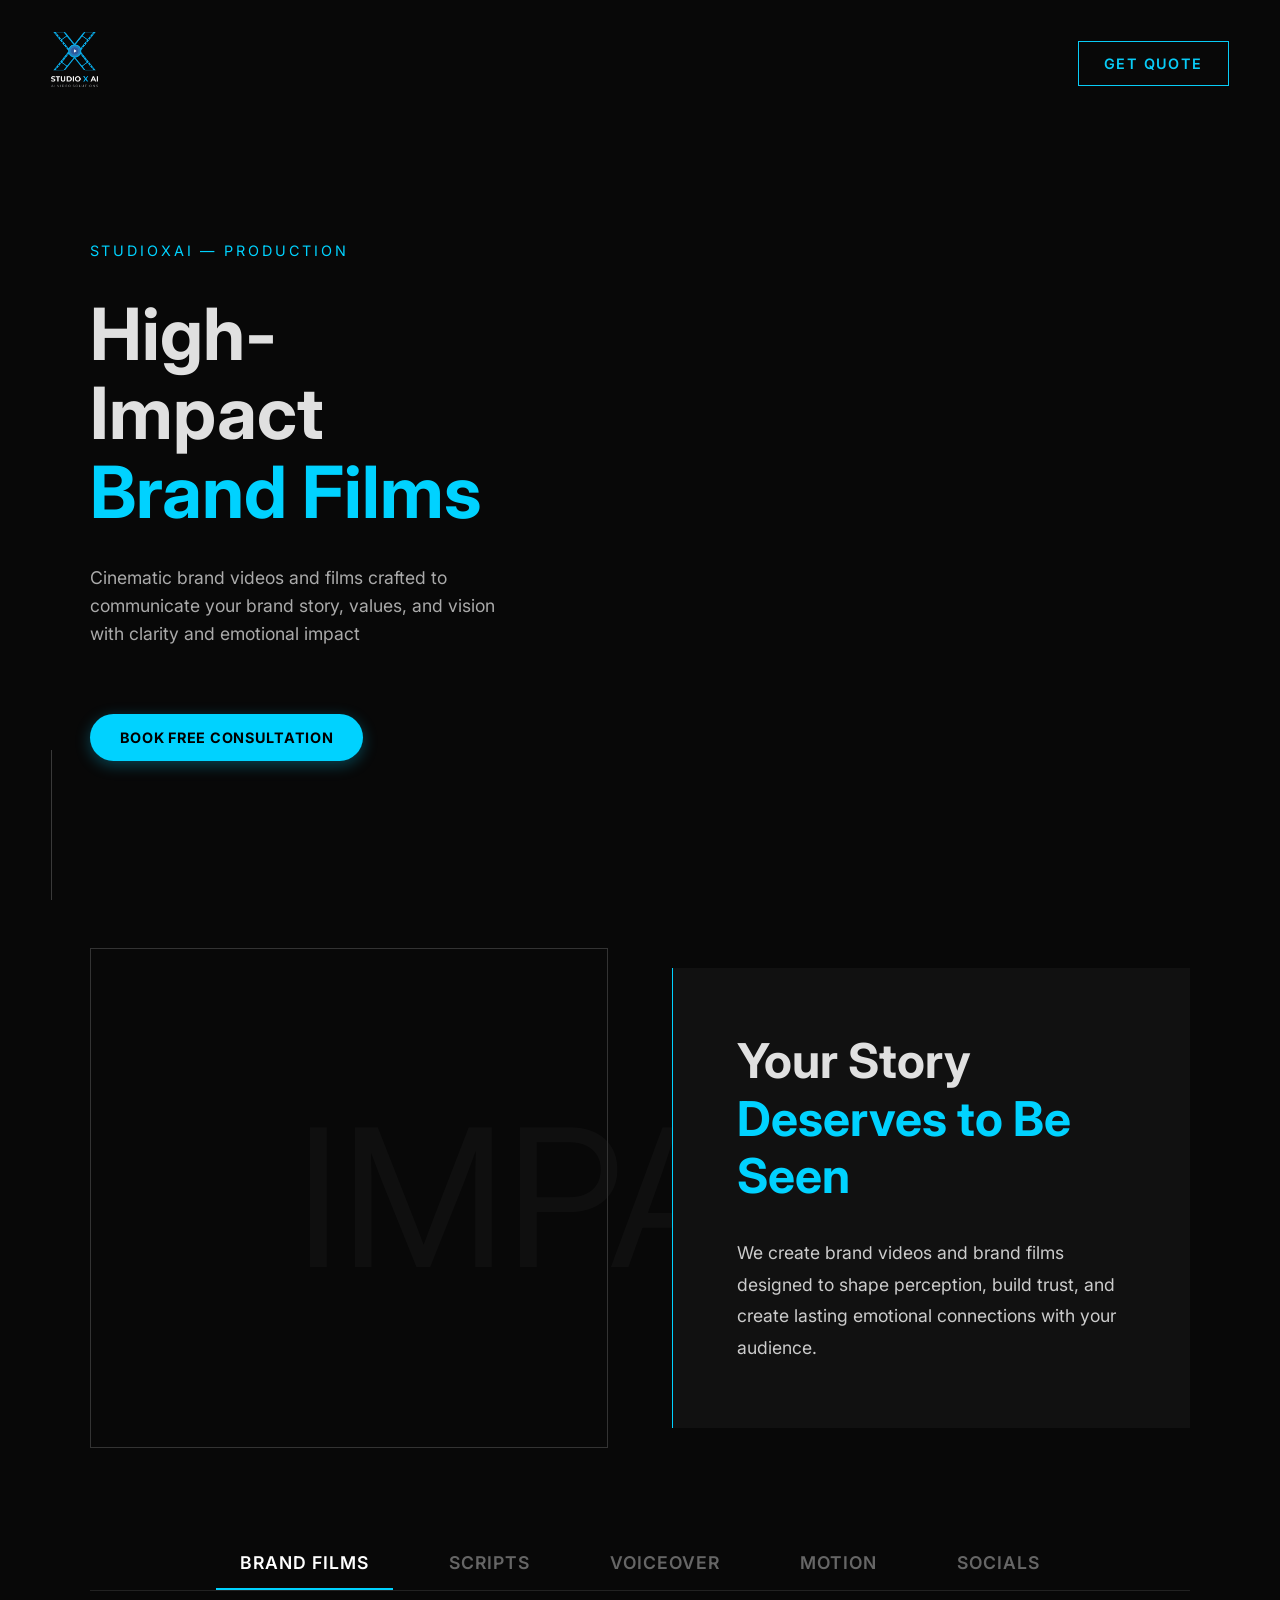
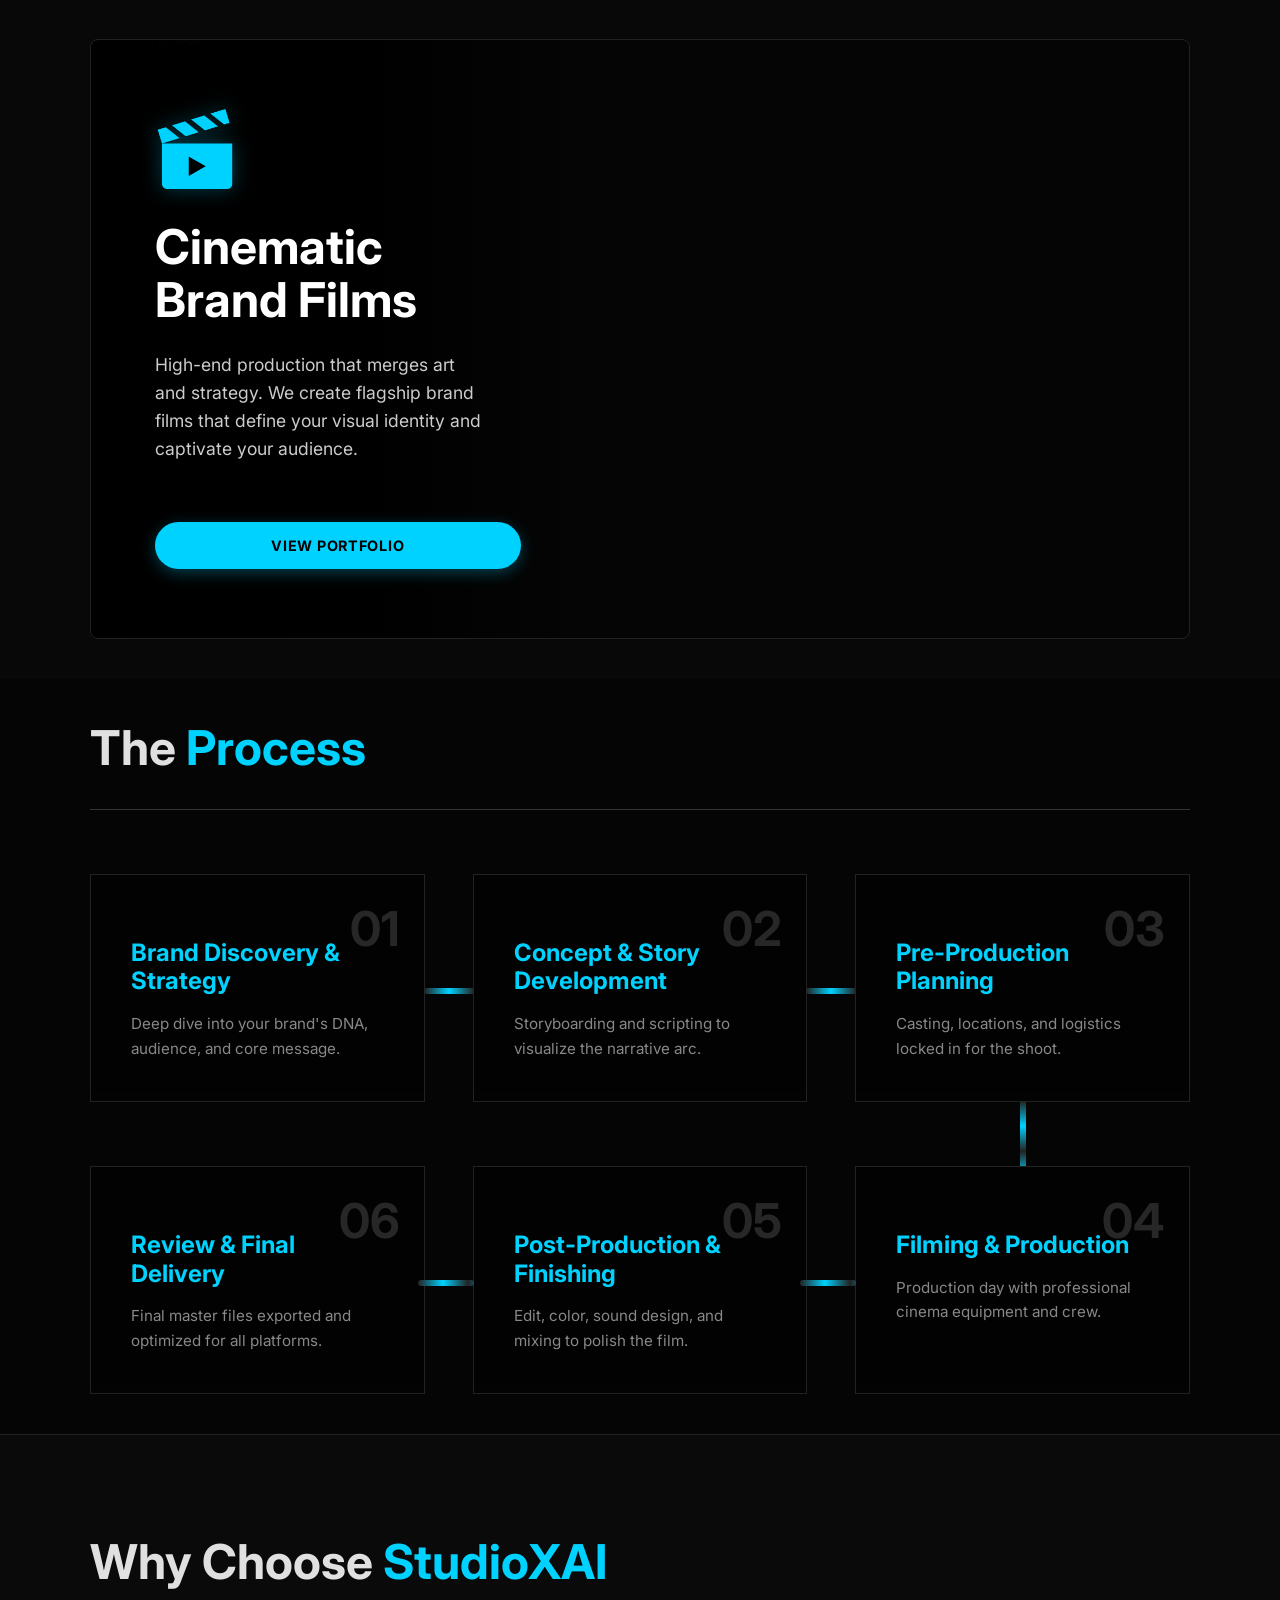
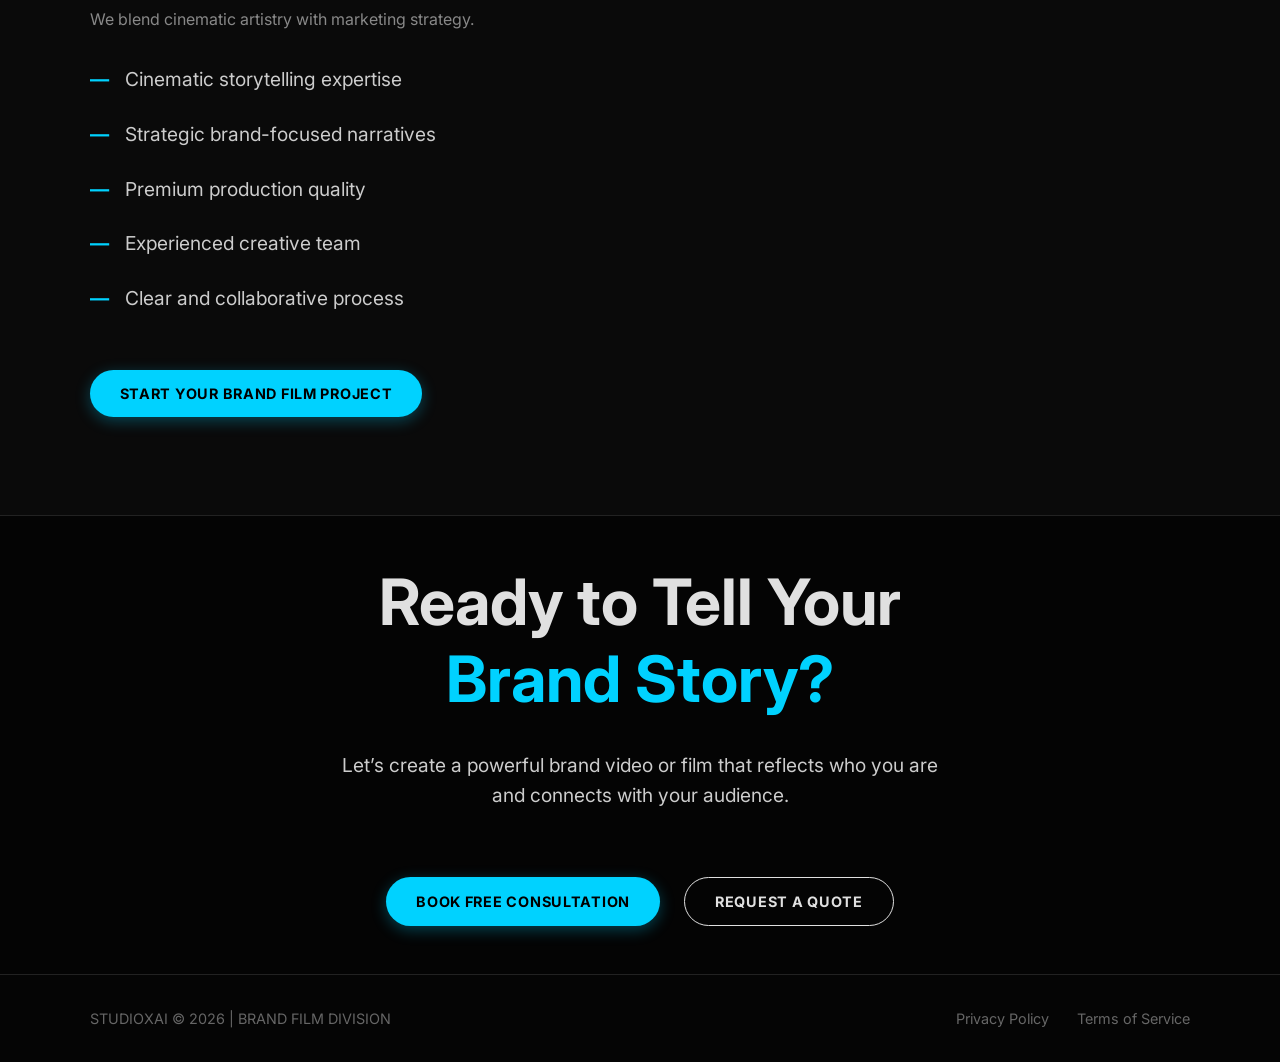
==== commit 944f79c3: "chnages" ====
--- a/brand-videos.html
+++ b/brand-videos.html
@@ -67,9 +67,9 @@
             
             <!-- Right Card -->
             <div class="intro-card">
-                <h2 class="serif" style="font-size: 3rem; margin-bottom: 2rem;">Crafting Visual <br> <span style="color: #00D2FF;">Legacies</span></h2>
+                <h2 class="serif" style="font-size: 3rem; margin-bottom: 2rem;">Your Story  <br> <span style="color: #00D2FF;">Deserves to Be Seen</span></h2>
                 <p style="color: #ccc; line-height: 1.8; font-size: 1.1rem;">
-                    And remembered. We create brand videos and brand films designed to shape perception, build trust, and create lasting emotional connections with your audience.
+                 We create brand videos and brand films designed to shape perception, build trust, and create lasting emotional connections with your audience.
                 </p>
             </div>
         </div>
@@ -193,21 +193,21 @@
                 <!-- Step 1 -->
                 <div class="p-card" style="--p-bg: url('https://images.unsplash.com/photo-1552664730-d307ca884978?q=80&w=600&auto=format&fit=crop')">
                     <span class="p-num">01</span>
-                    <h3 class="p-title">Discovery</h3>
+                    <h3 class="p-title">Brand Discovery & Strategy</h3>
                     <p class="p-desc">Deep dive into your brand's DNA, audience, and core message.</p>
                 </div>
                 
                 <!-- Step 2 -->
                 <div class="p-card" style="--p-bg: url('https://images.unsplash.com/photo-1531403009284-440f080d1e12?q=80&w=600&auto=format&fit=crop')">
                     <span class="p-num">02</span>
-                    <h3 class="p-title">Concept</h3>
+                    <h3 class="p-title">Concept & Story Development</h3>
                     <p class="p-desc">Storyboarding and scripting to visualize the narrative arc.</p>
                 </div>
 
                 <!-- Step 3 -->
                 <div class="p-card" style="--p-bg: url('https://images.unsplash.com/photo-1598550476439-6847785fcea6?q=80&w=600&auto=format&fit=crop')">
                     <span class="p-num">03</span>
-                    <h3 class="p-title">Pre-Prod</h3>
+                    <h3 class="p-title">Pre-Production Planning</h3>
                     <p class="p-desc">Casting, locations, and logistics locked in for the shoot.</p>
                     <div class="v-pipe"></div> <!-- Vertical Pipe Down -->
                 </div>
@@ -215,21 +215,21 @@
                 <!-- Step 4 -->
                 <div class="p-card" style="--p-bg: url('https://images.unsplash.com/photo-1492691527719-9d1e07e534b4?auto=format&fit=crop&q=80&w=600')">
                     <span class="p-num">04</span>
-                    <h3 class="p-title">Filming</h3>
+                    <h3 class="p-title">Filming & Production</h3>
                     <p class="p-desc">Production day with professional cinema equipment and crew.</p>
                 </div>
 
                 <!-- Step 5 -->
                 <div class="p-card" style="--p-bg: url('https://images.unsplash.com/photo-1574717024653-61fd2cf4d44c?auto=format&fit=crop&q=80&w=600')">
                     <span class="p-num">05</span>
-                    <h3 class="p-title">Post-Prod</h3>
+                    <h3 class="p-title">Post-Production & Finishing</h3>
                     <p class="p-desc">Edit, color, sound design, and mixing to polish the film.</p>
                 </div>
 
                 <!-- Step 6 -->
                 <div class="p-card" style="--p-bg: url('https://images.unsplash.com/photo-1605379399642-870262d3d051?q=80&w=600&auto=format&fit=crop')">
                     <span class="p-num">06</span>
-                    <h3 class="p-title">Delivery</h3>
+                    <h3 class="p-title">Review & Final Delivery</h3>
                     <p class="p-desc">Final master files exported and optimized for all platforms.</p>
                 </div>
             </div>
